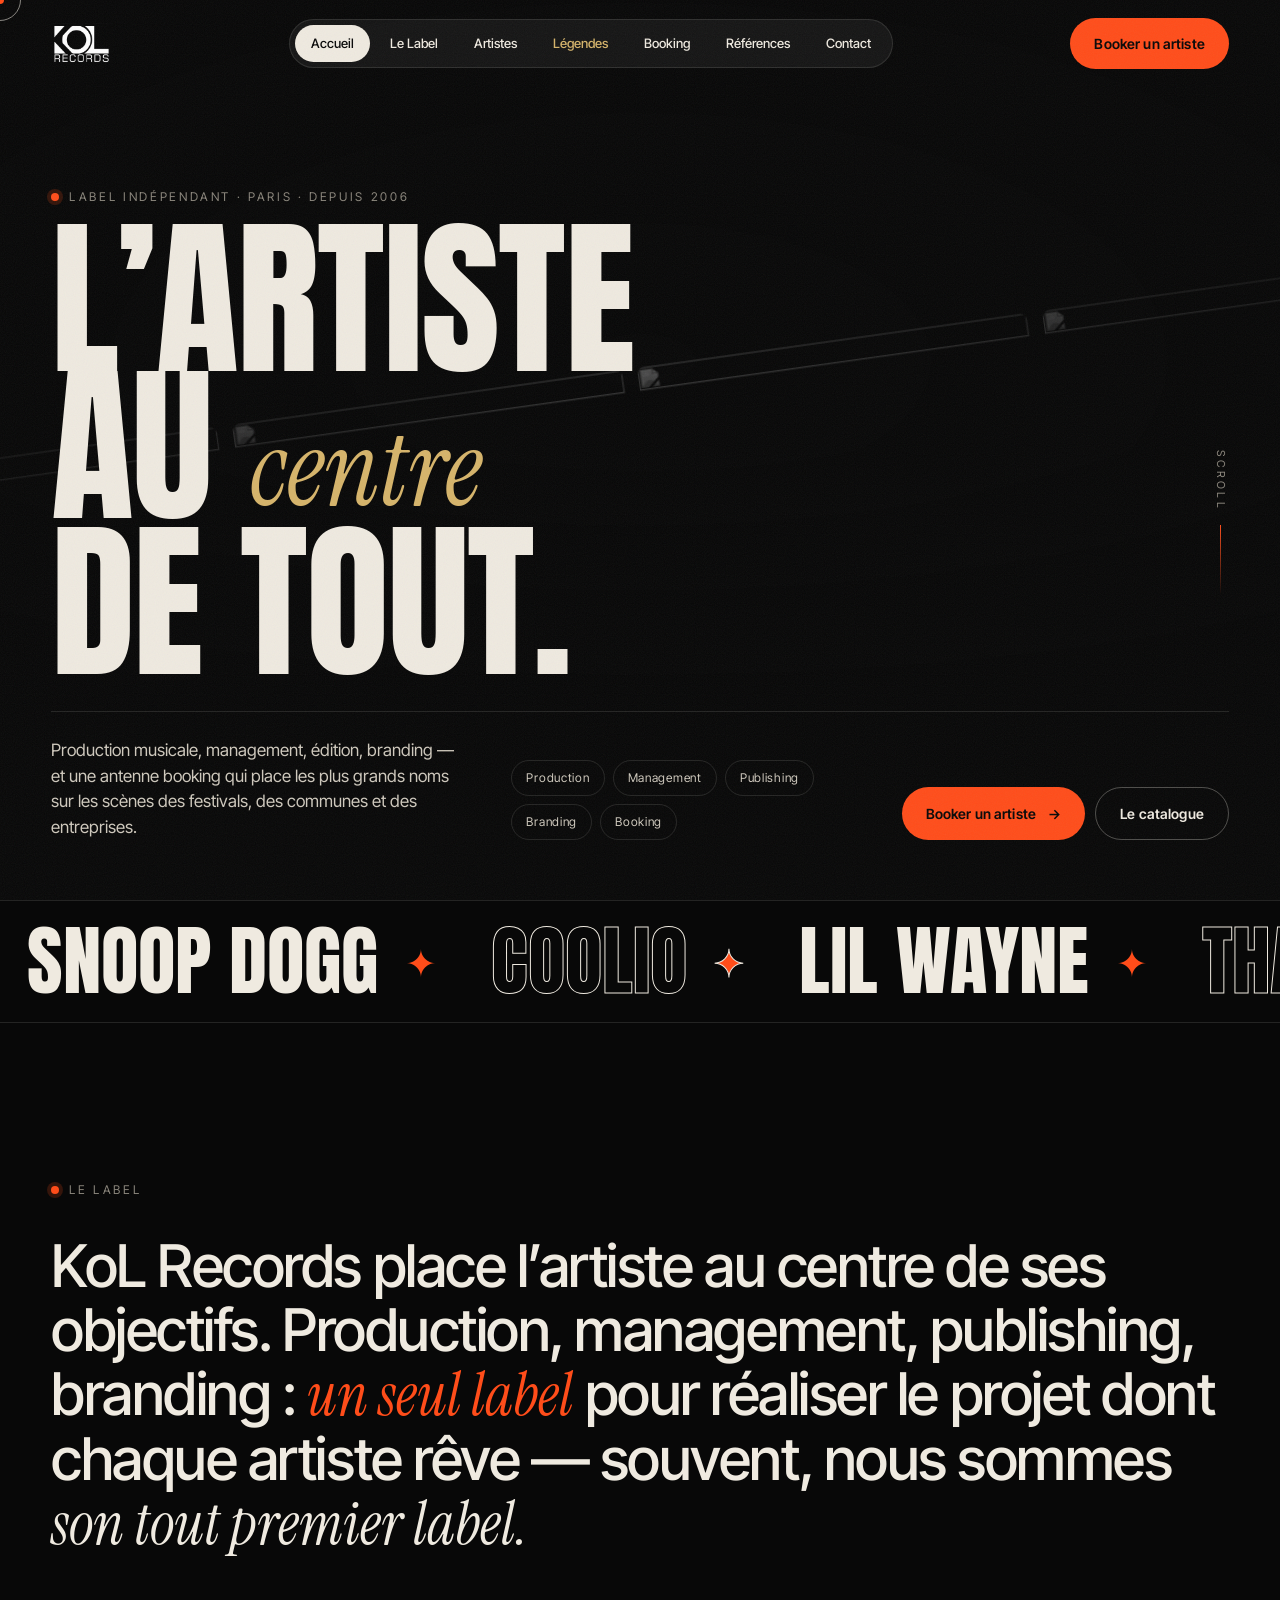
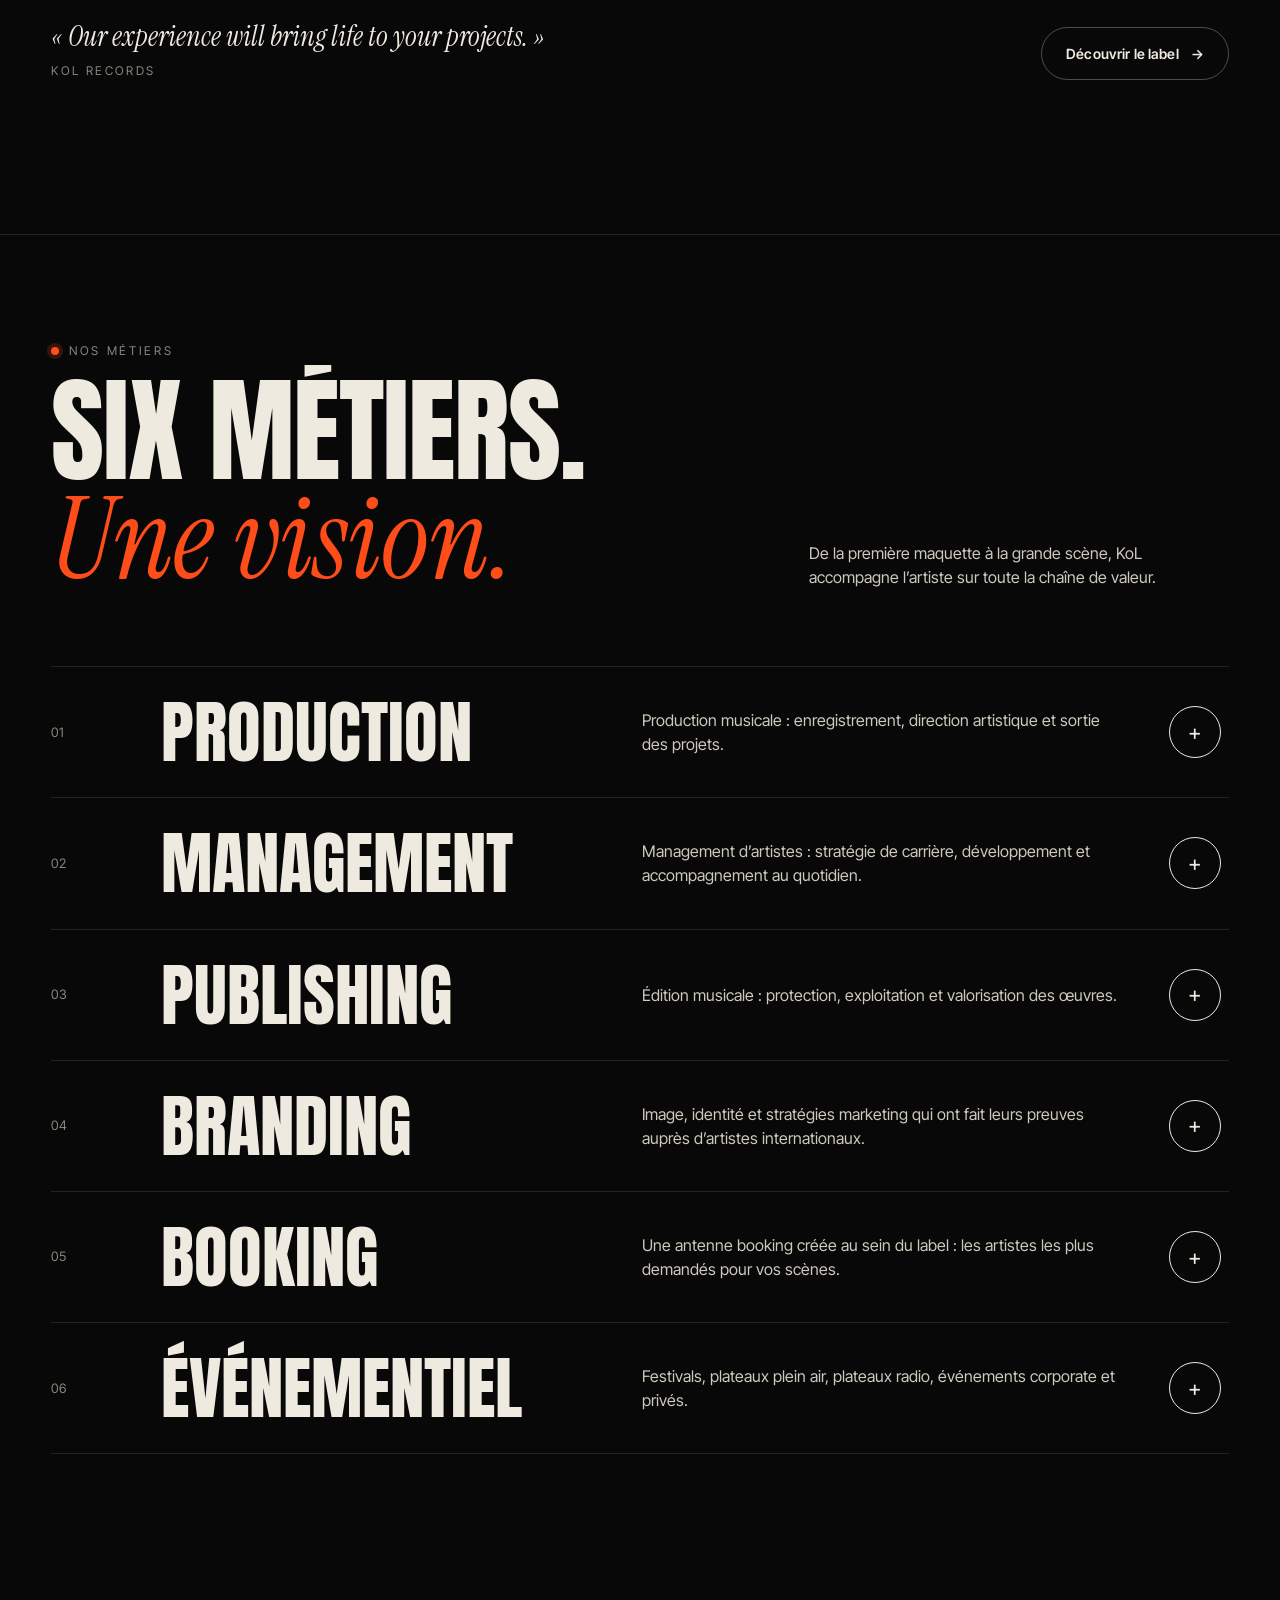
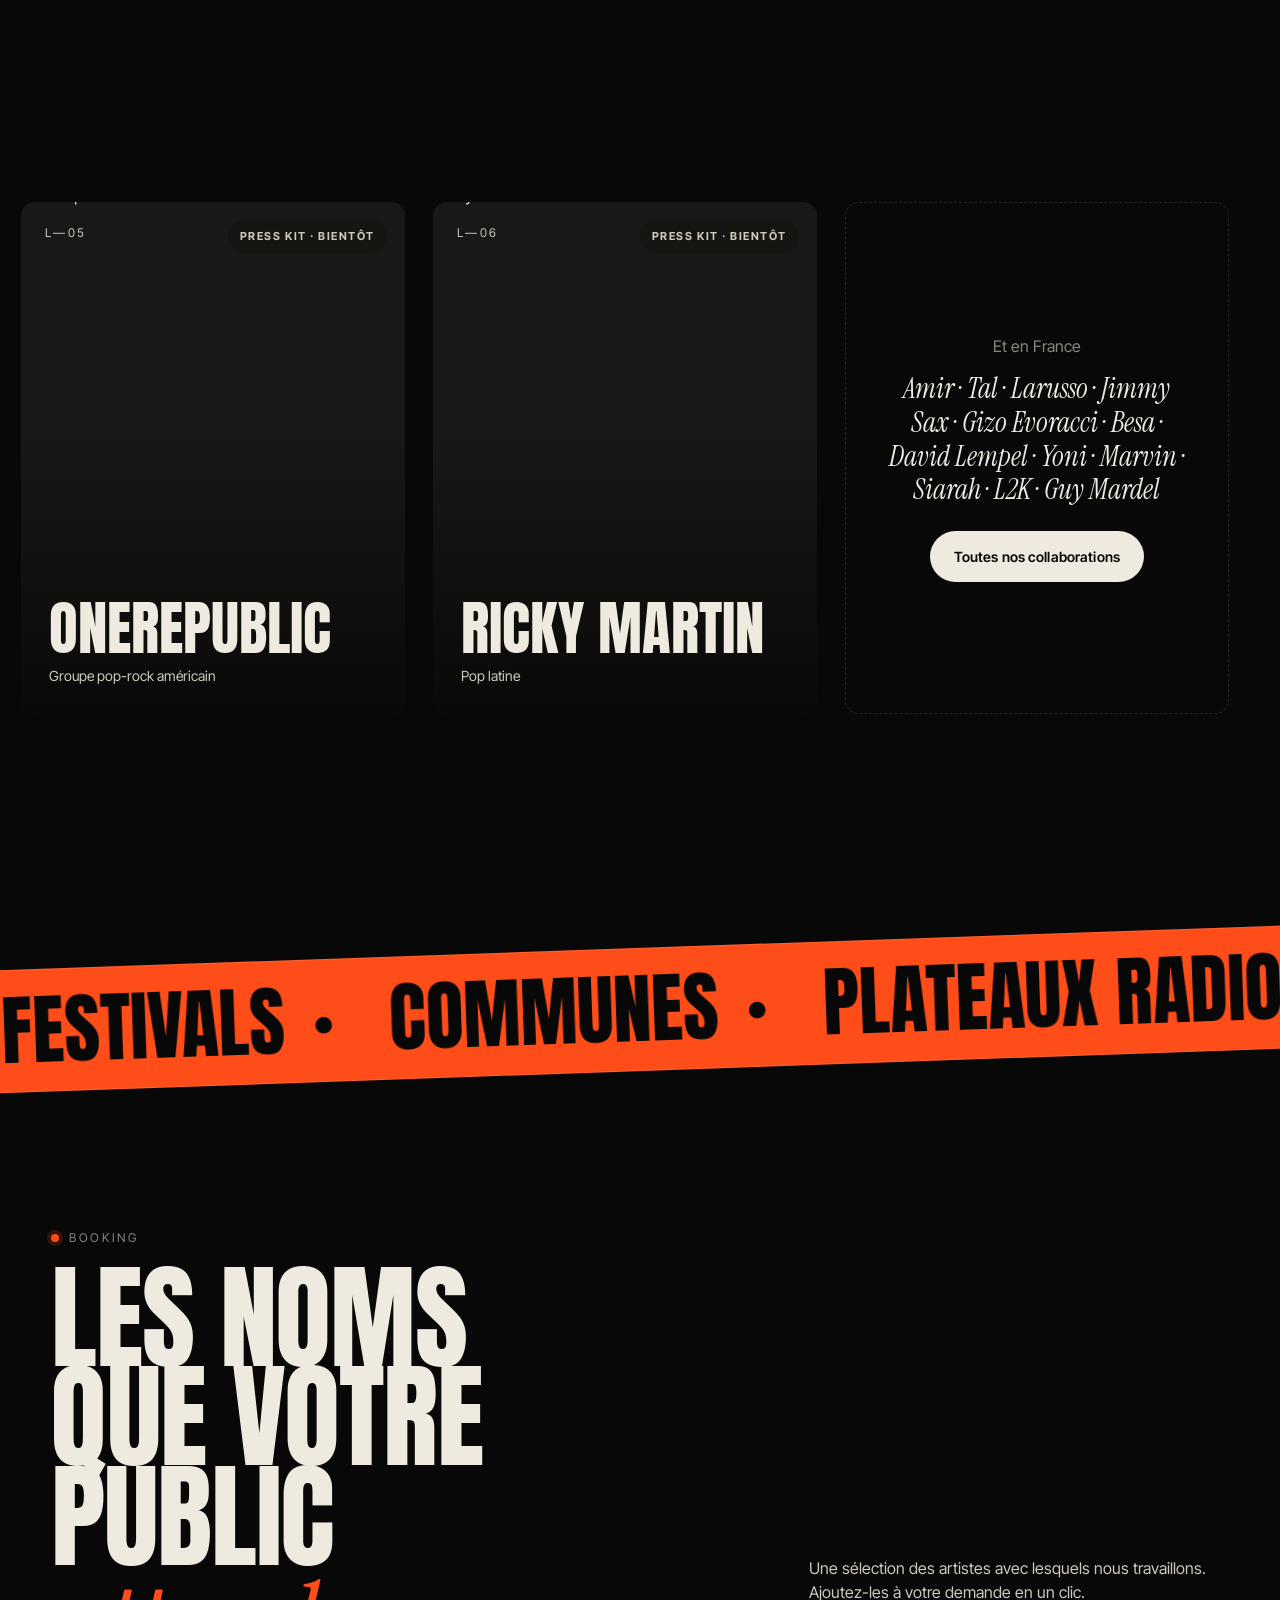
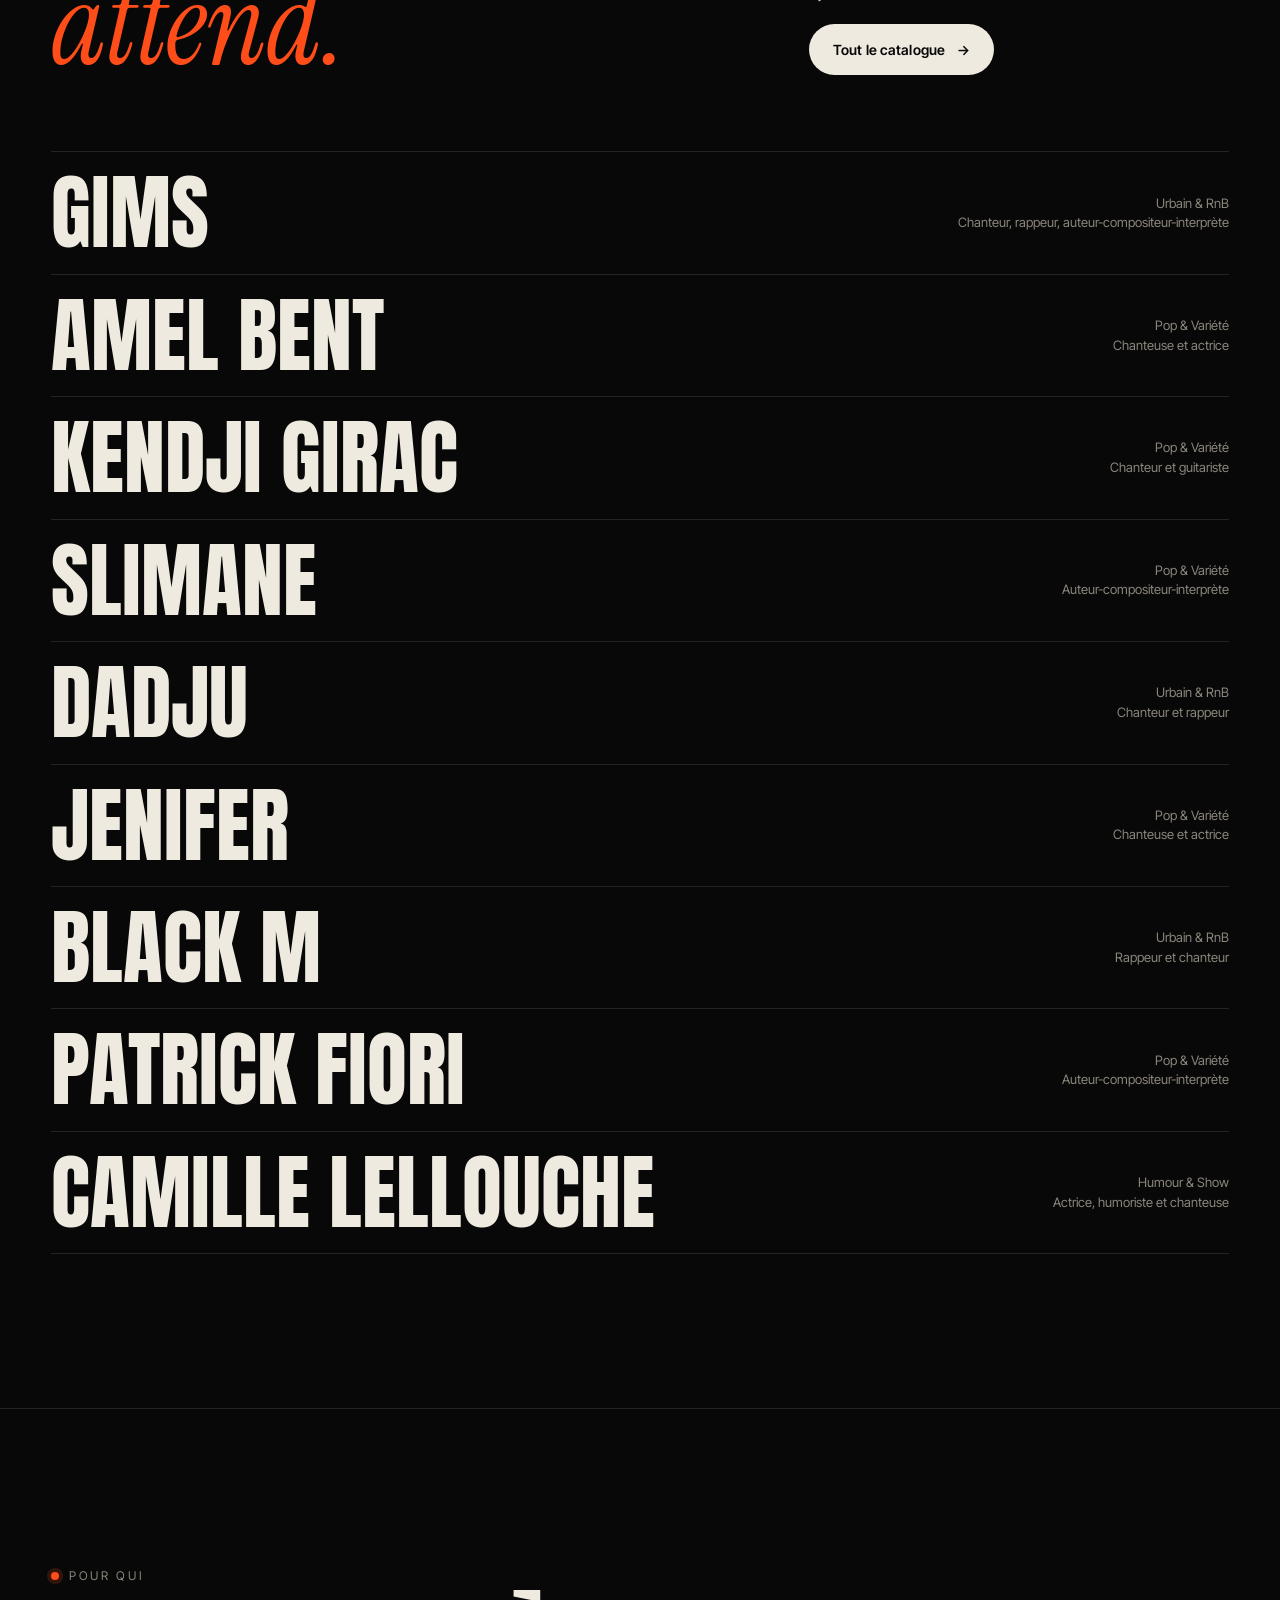
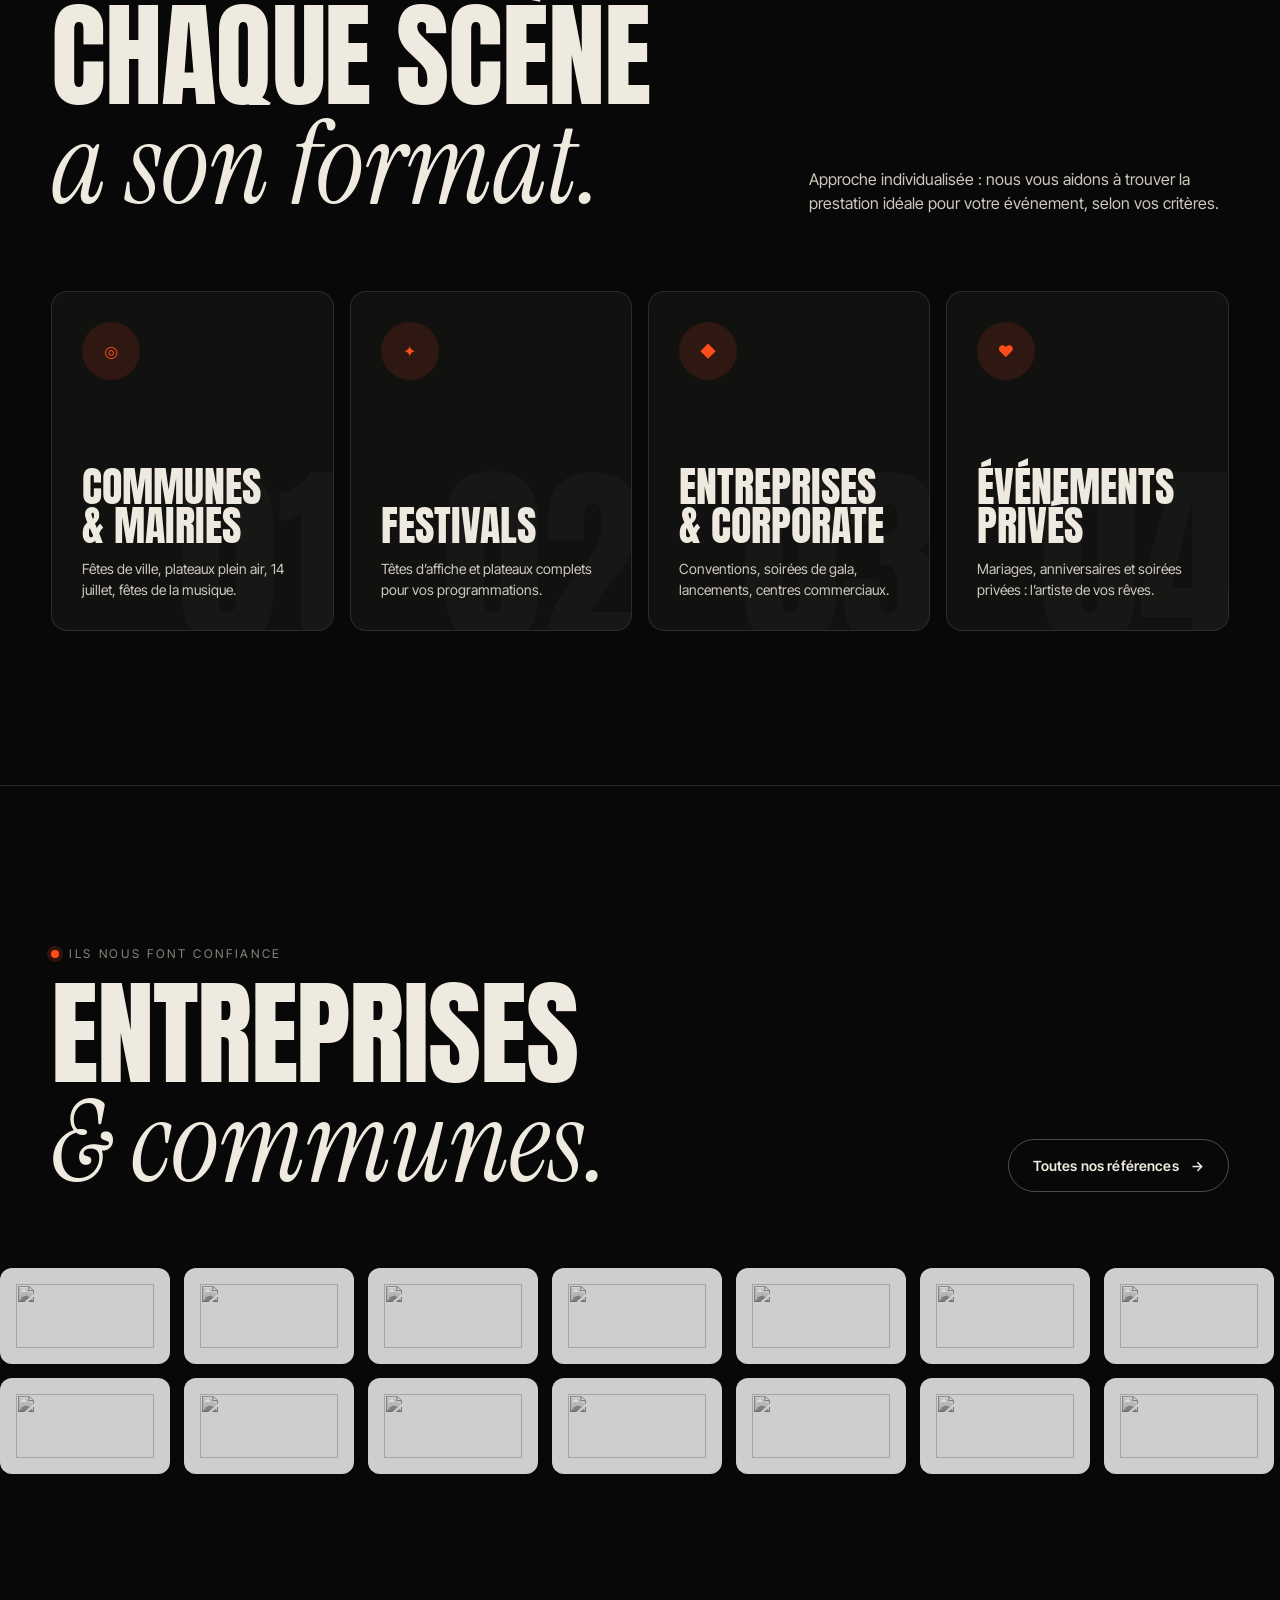
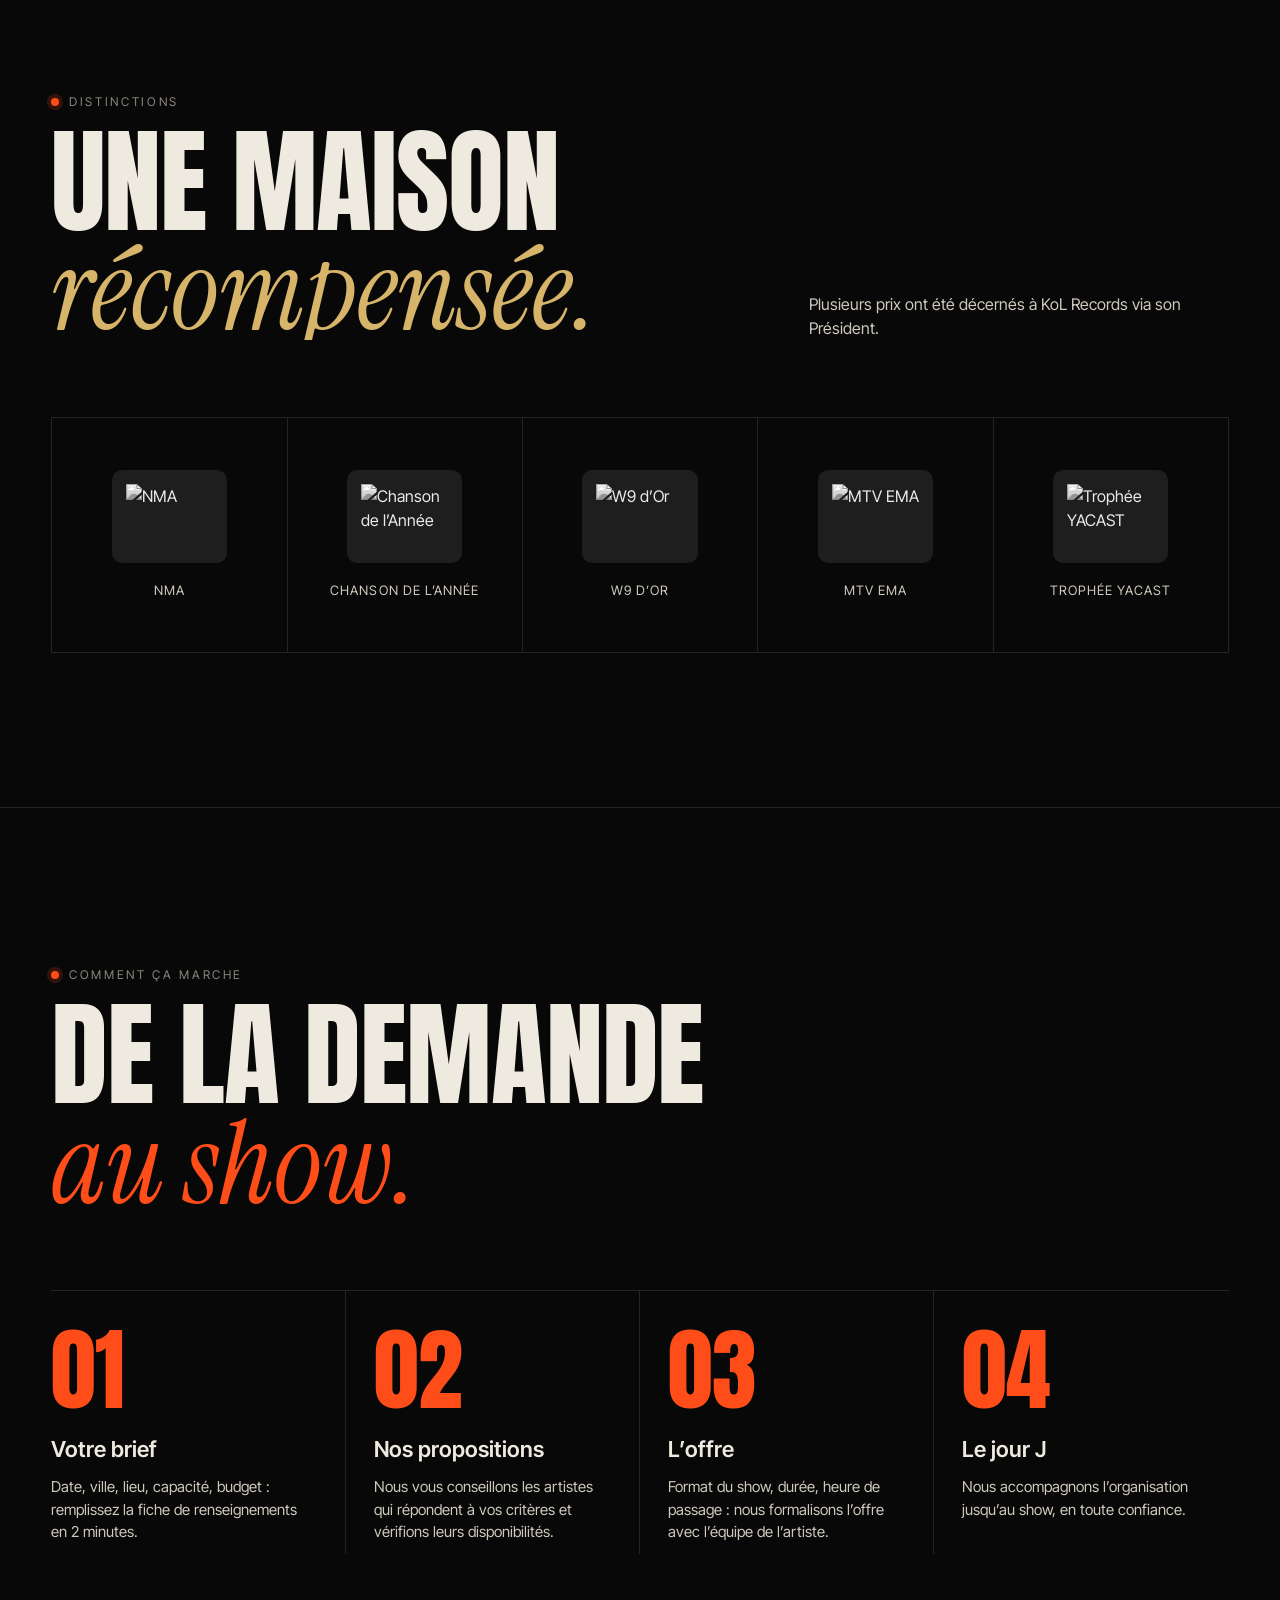
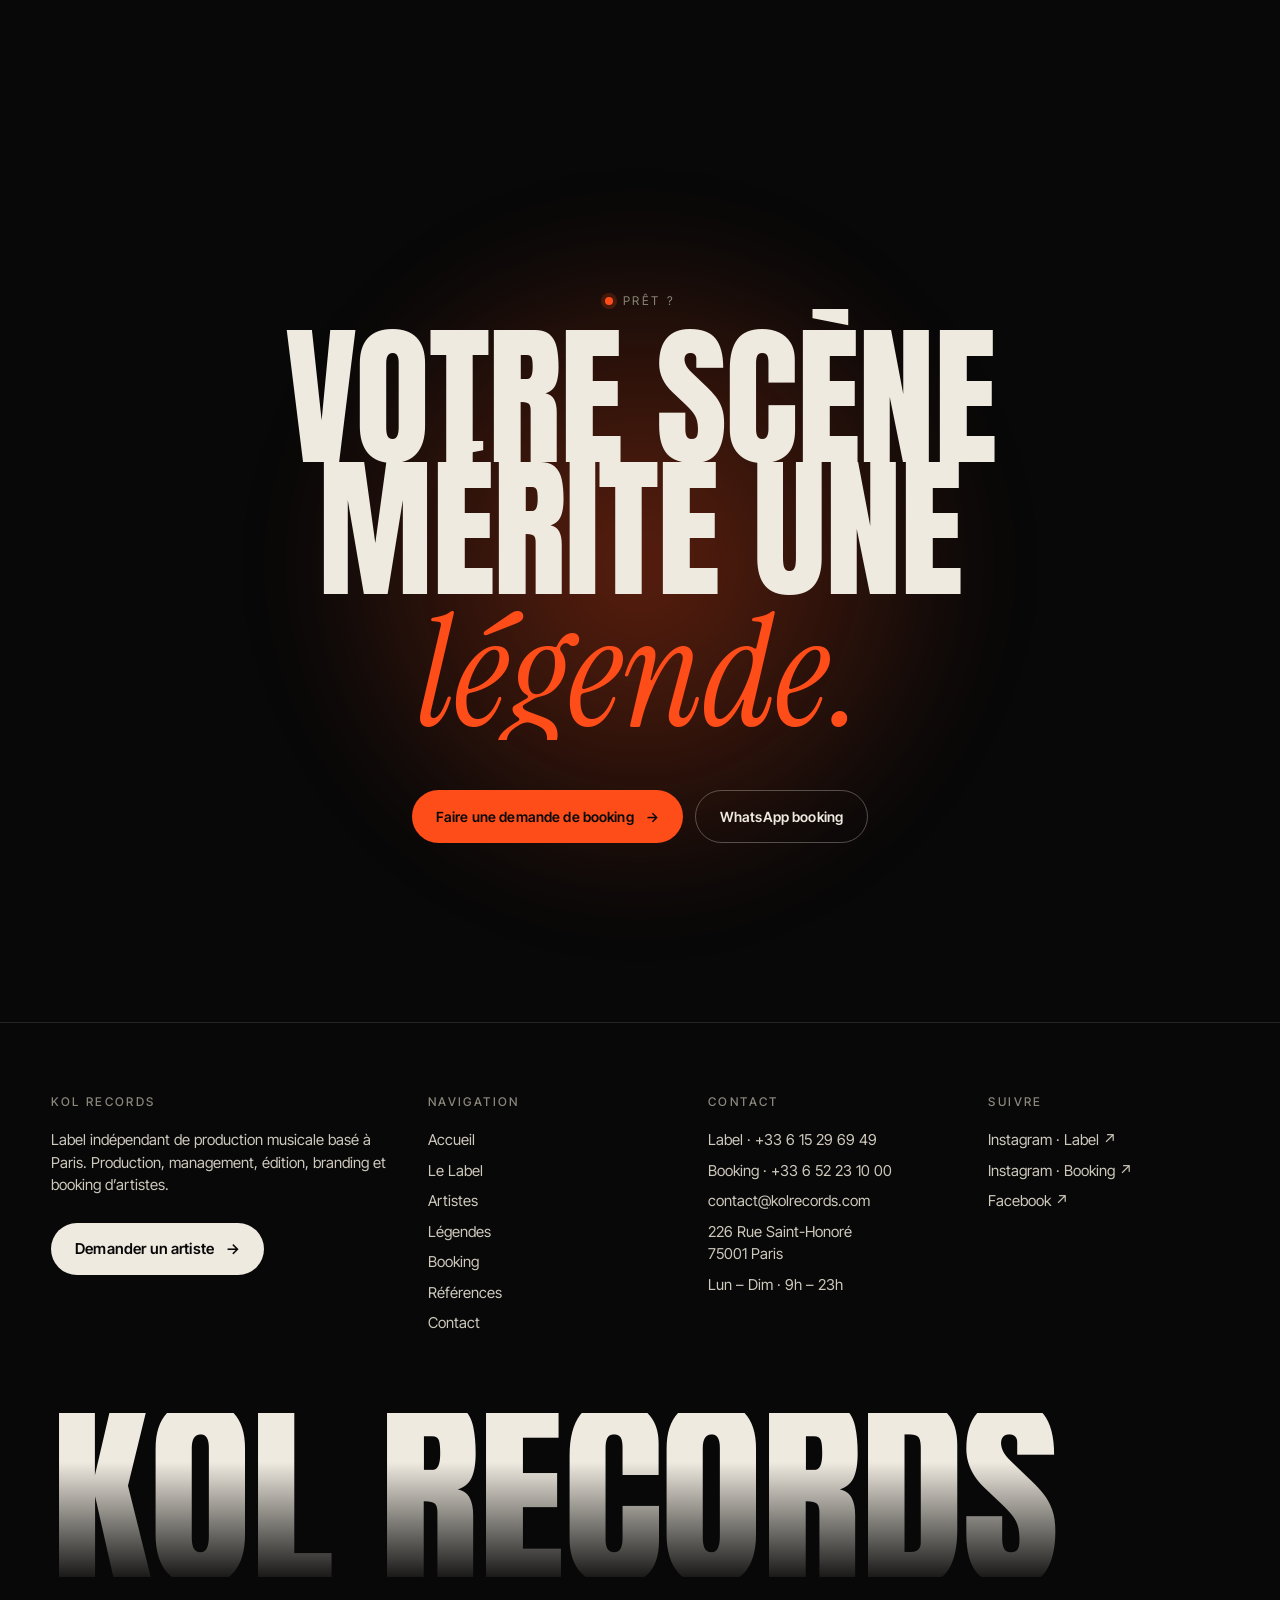
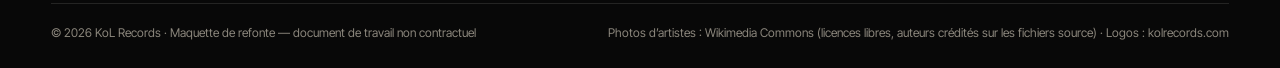
==== index.html @ c1221e78 "Fix reveal offset" ====
<!doctype html>
<html lang="fr">
<head>
<meta charset="utf-8"><meta name="viewport" content="width=device-width,initial-scale=1">
<title>KoL Records — Label indépendant & booking d’artistes · Paris</title>
<meta name="description" content="KoL Records, label indépendant parisien : production, management, édition, branding et booking d’artistes pour festivals, communes et entreprises.">
<link rel="preconnect" href="https://fonts.googleapis.com"><link rel="preconnect" href="https://fonts.gstatic.com" crossorigin><link rel="preconnect" href="https://upload.wikimedia.org" crossorigin><link rel="preconnect" href="https://cdn.jsdelivr.net">
<link rel="stylesheet" href="https://fonts.googleapis.com/css2?family=Anton&family=Instrument+Serif:ital@0;1&family=Inter+Tight:wght@400;500;600;700&display=swap">
<link rel="stylesheet" href="style.css?v=5">
</head>
<body data-page="home">

<div class="loader">
  <div class="ld-top"><span>KoL Records</span><span>Paris · Label indépendant</span></div>
  <div class="ld-names"><span>KoL Records</span></div>
  <div><div class="ld-count">000</div><div class="ld-bar" style="margin-top:20px"><i></i></div></div>
</div>

<!-- HERO -->
<section class="hero">
  <div class="hero-wall" id="wall"></div>
  <div class="hero-shade"></div>
  <div class="scroll-hint">Scroll</div>
  <div class="hero-inner">
    <span class="eyebrow reveal">Label indépendant · Paris · Depuis 2006</span>
    <h1 class="display" data-split style="margin-top:18px">L’artiste<br>au <span class="serif">centre</span><br>de tout.</h1>
    <div class="hero-meta">
      <p class="reveal" data-delay=".5">Production musicale, management, édition, branding — et une antenne booking qui place les plus grands noms sur les scènes des festivals, des communes et des entreprises.</p>
      <div class="tags reveal" data-delay=".6"><span class="tag">Production</span><span class="tag">Management</span><span class="tag">Publishing</span><span class="tag">Branding</span><span class="tag">Booking</span></div>
      <div class="hero-cta reveal" data-delay=".7">
        <a href="booking.html" class="btn btn-accent" data-magnetic>Booker un artiste <span class="arr">→</span></a>
        <a href="artistes.html" class="btn btn-ghost">Le catalogue</a>
      </div>
    </div>
  </div>
</section>

<!-- MARQUEE LEGENDS -->
<div class="mq-band">
  <div class="marquee" style="--speed:38s"><div class="track">
    <span class="item">Snoop Dogg <i>✦</i></span><span class="item o">Coolio <i>✦</i></span><span class="item">Lil Wayne <i>✦</i></span><span class="item o">Tha Dogg Pound <i>✦</i></span><span class="item">OneRepublic <i>✦</i></span><span class="item o">Ricky Martin <i>✦</i></span>
  </div></div>
</div>

<!-- MANIFESTO -->
<section class="section wrap">
  <span class="eyebrow">Le label</span>
  <p class="manifesto" style="margin-top:34px">KoL Records place l’artiste au centre de ses objectifs. Production, management, publishing, branding : <span class="serif accent">un seul label</span> pour réaliser le projet dont chaque artiste rêve — souvent, nous sommes <span class="serif">son tout premier label.</span></p>
  <div class="manifesto-foot">
    <div class="signature">« Our experience will bring life to your projects. »<small>KoL Records</small></div>
    <a href="label.html" class="btn btn-ghost">Découvrir le label <span class="arr">→</span></a>
  </div>
</section>

<!-- SERVICES -->
<section class="section wrap line-t" style="padding-top:clamp(60px,8vw,120px)">
  <div class="sh">
    <div><span class="eyebrow">Nos métiers</span><h2 class="display" data-split>Six métiers.<br><span class="serif accent">Une vision.</span></h2></div>
    <p class="reveal">De la première maquette à la grande scène, KoL accompagne l’artiste sur toute la chaîne de valeur.</p>
  </div>
  <div class="svc">
    <a href="label.html#metiers" class="svc-row"><span class="num">01</span><h3>Production</h3><p>Production musicale : enregistrement, direction artistique et sortie des projets.</p><span class="plus">+</span></a>
    <a href="label.html#metiers" class="svc-row"><span class="num">02</span><h3>Management</h3><p>Management d’artistes : stratégie de carrière, développement et accompagnement au quotidien.</p><span class="plus">+</span></a>
    <a href="label.html#metiers" class="svc-row"><span class="num">03</span><h3>Publishing</h3><p>Édition musicale : protection, exploitation et valorisation des œuvres.</p><span class="plus">+</span></a>
    <a href="label.html#metiers" class="svc-row"><span class="num">04</span><h3>Branding</h3><p>Image, identité et stratégies marketing qui ont fait leurs preuves auprès d’artistes internationaux.</p><span class="plus">+</span></a>
    <a href="booking.html" class="svc-row"><span class="num">05</span><h3>Booking</h3><p>Une antenne booking créée au sein du label : les artistes les plus demandés pour vos scènes.</p><span class="plus">+</span></a>
    <a href="booking.html" class="svc-row"><span class="num">06</span><h3>Événementiel</h3><p>Festivals, plateaux plein air, plateaux radio, événements corporate et privés.</p><span class="plus">+</span></a>
  </div>
</section>

<!-- LEGENDS horizontal -->
<section class="legends section" data-hscroll style="padding:0">
  <div style="height:100vh;display:flex;align-items:center">
    <div class="h-track" id="lgTrack">
      <div class="lg-intro">
        <span class="eyebrow" style="color:var(--gold)">KoL Legends</span>
        <h2 class="display">Ils ont<br>travaillé<br><span class="serif gold">avec nous.</span></h2>
        <p class="muted" style="max-width:360px">Artistes internationaux avec lesquels nos méthodes de travail et nos stratégies marketing ont fait leurs preuves. Chaque légende dispose de son press kit dédié.</p>
      </div>
    </div>
  </div>
</section>

<!-- ACCENT MARQUEE -->
<div class="mq-band mq-accent" style="margin-top:40px">
  <div class="marquee rev" style="--speed:30s"><div class="track">
    <span class="item">Festivals <i>●</i></span><span class="item">Communes <i>●</i></span><span class="item">Plateaux radio <i>●</i></span><span class="item">Corporate <i>●</i></span><span class="item">Soirées privées <i>●</i></span>
  </div></div>
</div>

<!-- ROSTER BOOKING hover list -->
<section class="section wrap">
  <div class="sh">
    <div><span class="eyebrow">Booking</span><h2 class="display" data-split>Les noms<br>que votre public<br><span class="serif accent">attend.</span></h2></div>
    <div class="reveal"><p>Une sélection des artistes avec lesquels nous travaillons. Ajoutez-les à votre demande en un clic.</p><a href="artistes.html" class="btn btn-light" style="margin-top:20px">Tout le catalogue <span class="arr">→</span></a></div>
  </div>
  <div class="rlist" id="rlist"></div>
</section>

<!-- FORMATS -->
<section class="section wrap line-t">
  <div class="sh">
    <div><span class="eyebrow">Pour qui</span><h2 class="display" data-split>Chaque scène<br><span class="serif">a son format.</span></h2></div>
    <p class="reveal">Approche individualisée : nous vous aidons à trouver la prestation idéale pour votre événement, selon vos critères.</p>
  </div>
  <div class="formats" data-stagger>
    <a href="booking.html?type=commune" class="fmt" data-cursor="Demander"><div class="ic">◎</div><h4>Communes<br>& Mairies</h4><p>Fêtes de ville, plateaux plein air, 14 juillet, fêtes de la musique.</p><span class="big">01</span></a>
    <a href="booking.html?type=festival" class="fmt" data-cursor="Demander"><div class="ic">✦</div><h4>Festivals</h4><p>Têtes d’affiche et plateaux complets pour vos programmations.</p><span class="big">02</span></a>
    <a href="booking.html?type=corporate" class="fmt" data-cursor="Demander"><div class="ic">◆</div><h4>Entreprises<br>& Corporate</h4><p>Conventions, soirées de gala, lancements, centres commerciaux.</p><span class="big">03</span></a>
    <a href="booking.html?type=prive" class="fmt" data-cursor="Demander"><div class="ic">❤</div><h4>Événements<br>privés</h4><p>Mariages, anniversaires et soirées privées : l’artiste de vos rêves.</p><span class="big">04</span></a>
  </div>
</section>

<!-- CLIENTS -->
<section class="section line-t" style="padding-bottom:60px">
  <div class="wrap sh">
    <div><span class="eyebrow">Ils nous font confiance</span><h2 class="display" data-split>Entreprises<br><span class="serif">& communes.</span></h2></div>
    <a href="clients.html" class="btn btn-ghost reveal">Toutes nos références <span class="arr">→</span></a>
  </div>
  <div class="marquee logos-mq" style="--speed:70s"><div class="track" id="mqCorpo"></div></div>
  <div class="marquee logos-mq rev" style="--speed:80s;margin-top:14px"><div class="track" id="mqComm"></div></div>
</section>

<!-- AWARDS -->
<section class="section wrap">
  <div class="sh">
    <div><span class="eyebrow">Distinctions</span><h2 class="display" data-split>Une maison<br><span class="serif gold">récompensée.</span></h2></div>
    <p class="reveal">Plusieurs prix ont été décernés à KoL Records via son Président.</p>
  </div>
  <div class="awards" id="awards" data-stagger></div>
</section>

<!-- PROCESS -->
<section class="section wrap line-t">
  <div class="sh"><div><span class="eyebrow">Comment ça marche</span><h2 class="display" data-split>De la demande<br><span class="serif accent">au show.</span></h2></div></div>
  <div class="steps" data-stagger>
    <div class="step"><div class="n">01</div><h4>Votre brief</h4><p>Date, ville, lieu, capacité, budget : remplissez la fiche de renseignements en 2 minutes.</p></div>
    <div class="step"><div class="n">02</div><h4>Nos propositions</h4><p>Nous vous conseillons les artistes qui répondent à vos critères et vérifions leurs disponibilités.</p></div>
    <div class="step"><div class="n">03</div><h4>L’offre</h4><p>Format du show, durée, heure de passage : nous formalisons l’offre avec l’équipe de l’artiste.</p></div>
    <div class="step"><div class="n">04</div><h4>Le jour J</h4><p>Nous accompagnons l’organisation jusqu’au show, en toute confiance.</p></div>
  </div>
</section>

<!-- CTA -->
<section class="cta-big wrap">
  <div class="circle"></div>
  <span class="eyebrow" style="position:relative">Prêt ?</span>
  <h2 class="display" data-split style="position:relative;margin-top:20px">Votre scène<br>mérite une<br><span class="serif accent">légende.</span></h2>
  <div class="btns">
    <a href="booking.html" class="btn btn-accent" data-magnetic>Faire une demande de booking <span class="arr">→</span></a>
    <a href="https://wa.me/33652231000" target="_blank" class="btn btn-ghost">WhatsApp booking</a>
  </div>
</section>

<script src="https://cdn.jsdelivr.net/npm/gsap@3.12.5/dist/gsap.min.js"></script>
<script src="https://cdn.jsdelivr.net/npm/gsap@3.12.5/dist/ScrollTrigger.min.js"></script>
<script src="https://cdn.jsdelivr.net/npm/lenis@1.1.13/dist/lenis.min.js"></script>
<script src="data.js?v=5"></script>
<script>
(function(){
  const K = window.KOL;
  // hero wall (vignettes 330px, 4 colonnes)
  const pics = [...K.legends, ...K.roster].filter(a=>a.img).map(a=>KOL_small(a.img));
  const wall = document.getElementById('wall');
  const NC = innerWidth < 900 ? 3 : 4;
  for (let c=0;c<NC;c++){
    const col = document.createElement('div'); col.className='col'; col.style.animationDuration = (55+c*10)+'s';
    const set = pics.filter((_,i)=>i%NC===c).slice(0,5);
    [...set,...set].forEach((src,k)=>{const im=new Image(); im.src=src; im.decoding='async'; if(k>2) im.loading='lazy'; im.alt=''; col.appendChild(im);});
    wall.appendChild(col);
  }
  // legends
  const tr = document.getElementById('lgTrack');
  K.legends.forEach((l,i)=>{
    const a = document.createElement('a');
    a.className='lg-card'; a.href = l.page || 'artistes.html#legendes';
    a.dataset.cursor = l.page ? 'Press kit' : 'Voir';
    a.innerHTML = `<img src="${l.img}" alt="${l.n}" loading="lazy"><div class="ov"><span class="idx">L—0${i+1}</span>${l.page?'<span class="pk">Press kit ↗</span>':'<span class="pk soon">Press kit · bientôt</span>'}<h3>${l.n}</h3><p>${l.d}</p></div>`;
    tr.appendChild(a);
  });
  const end = document.createElement('div'); end.className='lg-end';
  end.innerHTML = `<div><p class="muted">Et en France</p><p style="font-family:var(--serif);font-style:italic;font-size:28px;margin:14px 0 24px;line-height:1.2">${K.france.join(' · ')}</p><a href="label.html" class="btn btn-light">Toutes nos collaborations</a></div>`;
  tr.appendChild(end);
  // roster list
  const rl = document.getElementById('rlist');
  K.roster.slice(0,9).forEach(a=>{
    const el = document.createElement('a'); el.href='artistes.html'; el.dataset.img = a.img||'';
    el.innerHTML = `<span class="nm">${a.n}</span><span class="meta">${K.cats[a.cat]}<br>${a.d}</span>`;
    rl.appendChild(el);
  });
  document.addEventListener('DOMContentLoaded',()=>window.KOL_floatList && KOL_floatList(rl));
  // logos
  const url = f => f.startsWith('24:') ? K.logoBase24 + f.slice(3) : K.logoBase + f;
  document.getElementById('mqCorpo').innerHTML = K.clients.corpo.map(f=>`<div class="logo-tile"><img src="${url(f)}" alt="" loading="lazy"></div>`).join('');
  document.getElementById('mqComm').innerHTML = K.clients.communes.map(f=>`<div class="logo-tile"><img src="${url(f)}" alt="" loading="lazy"></div>`).join('');
  document.getElementById('awards').innerHTML = K.awards.map(a=>`<div class="award"><div class="lg"><img src="${a.img}" alt="${a.n}"></div><span>${a.n}</span></div>`).join('');
})();
</script>
<script src="main.js?v=5"></script>
</body>
</html>
---- style.css ----
/* =========================================================
   KoL Records — Maquette refonte 2026
   ========================================================= */

:root{
  --ink:#080808; --ink-2:#111110; --ink-3:#1b1a18;
  --bone:#efeae0; --bone-2:#cfc9bd; --muted:#8b867c;
  --accent:#ff4d1a; --gold:#d6b46a;
  --line:rgba(239,234,224,.12);
  --display:'Anton',Impact,sans-serif;
  --serif:'Instrument Serif',Georgia,serif;
  --sans:'Inter Tight',system-ui,sans-serif;
  --pad:clamp(20px,4vw,64px);
  --ease:cubic-bezier(.76,0,.24,1);
}
*{box-sizing:border-box;margin:0;padding:0}
html{background:var(--ink);color:var(--bone);-webkit-font-smoothing:antialiased}
html.lenis{height:auto}.lenis.lenis-smooth{scroll-behavior:auto}
body{font-family:var(--sans);font-size:16px;line-height:1.5;overflow-x:hidden;cursor:none}
@media (hover:none){body{cursor:auto}}
a{color:inherit;text-decoration:none;cursor:none}
button,input,select,textarea{font:inherit;color:inherit;cursor:none}
img{display:block;max-width:100%}
::selection{background:var(--accent);color:var(--ink)}

/* ---------- utilities ---------- */
.wrap{padding-left:var(--pad);padding-right:var(--pad)}
.eyebrow{font-family:var(--sans);font-size:12px;letter-spacing:.22em;text-transform:uppercase;color:var(--muted);display:inline-flex;align-items:center;gap:10px}
.eyebrow:before{content:"";width:8px;height:8px;border-radius:50%;background:var(--accent);box-shadow:0 0 0 4px rgba(255,77,26,.18)}
.display{font-family:var(--display);text-transform:uppercase;line-height:.86;letter-spacing:-.01em;font-weight:400}
.serif{font-family:var(--serif);font-style:italic;text-transform:none;letter-spacing:0}
.accent{color:var(--accent)} .gold{color:var(--gold)} .muted{color:var(--muted)}
.section{padding-top:clamp(80px,12vw,180px);padding-bottom:clamp(80px,12vw,180px);position:relative}
.line-t{border-top:1px solid var(--line)}
.split-line{overflow:hidden;display:block;padding-top:.14em;margin-top:-.14em}
.split-line > span{display:block}
.reveal{opacity:0;transform:translateY(40px)}
.noscript .reveal{opacity:1;transform:none}

/* grain */
.grain{position:fixed;inset:0;z-index:9998;pointer-events:none;opacity:.06;background-size:160px 160px;
  background-image:url("data:image/svg+xml,%3Csvg xmlns='http://www.w3.org/2000/svg' width='160' height='160'%3E%3Cfilter id='n'%3E%3CfeTurbulence type='fractalNoise' baseFrequency='.9' numOctaves='2' stitchTiles='stitch'/%3E%3C/filter%3E%3Crect width='100%25' height='100%25' filter='url(%23n)'/%3E%3C/svg%3E");
}
@keyframes grain{0%{transform:translate(0,0)}20%{transform:translate(-4%,3%)}40%{transform:translate(3%,-5%)}60%{transform:translate(-6%,2%)}80%{transform:translate(5%,5%)}100%{transform:translate(0,0)}}

/* cursor */
.cursor{position:fixed;left:0;top:0;z-index:10000;pointer-events:none}
.cursor .dot,.cursor .ring,.cursor .lbl{left:0;top:0;will-change:transform}
.cursor .dot{width:8px;height:8px;margin:-4px 0 0 -4px;border-radius:50%;background:var(--accent);position:absolute}
.cursor .ring{width:42px;height:42px;margin:-21px 0 0 -21px;border-radius:50%;border:1px solid rgba(239,234,224,.55);position:absolute;transition:width .35s var(--ease),height .35s var(--ease),margin .35s var(--ease),background .35s,border-color .35s}
.cursor .lbl{position:absolute;width:96px;margin:-8px 0 0 -48px;text-align:center;font-size:11px;letter-spacing:.15em;text-transform:uppercase;color:#000;font-weight:600;opacity:0;transition:opacity .2s}
.cursor.is-hover .ring{width:70px;height:70px;margin:-35px 0 0 -35px;border-color:var(--accent)}
.cursor.is-view .ring{width:96px;height:96px;margin:-48px 0 0 -48px;background:var(--bone);border-color:var(--bone)}
.cursor.is-view .lbl{opacity:1}
@media (hover:none){.cursor{display:none}}

/* preloader */
.loader{position:fixed;inset:0;z-index:9999;background:var(--ink);display:flex;flex-direction:column;justify-content:space-between;padding:var(--pad)}
.loader .ld-top{display:flex;justify-content:space-between;font-size:12px;letter-spacing:.2em;text-transform:uppercase;color:var(--muted)}
.loader .ld-count{font-family:var(--display);font-size:clamp(120px,24vw,380px);line-height:.8;align-self:flex-end}
.loader .ld-bar{height:1px;background:var(--line);position:relative;overflow:hidden}
.loader .ld-bar i{position:absolute;inset:0;background:var(--accent);transform-origin:left;transform:scaleX(0)}
.loader .ld-names{font-family:var(--serif);font-style:italic;font-size:clamp(22px,3vw,40px);height:1.2em;overflow:hidden}

/* page transition */
.curtain{position:fixed;inset:0;z-index:9997;background:var(--accent);transform:scaleY(0);transform-origin:bottom;pointer-events:none}

/* ---------- nav ---------- */
.nav{position:fixed;top:0;left:0;right:0;z-index:900;display:flex;align-items:center;justify-content:space-between;padding:18px var(--pad);transition:transform .5s var(--ease),background .4s,backdrop-filter .4s}
.nav.scrolled{background:rgba(8,8,8,.94);border-bottom:1px solid var(--line)}
.nav{will-change:transform}
.nav.hide{transform:translateY(-100%)}
.nav .logo img{height:42px;width:auto}
.nav .links{display:flex;gap:4px;background:rgba(239,234,224,.06);border:1px solid var(--line);border-radius:100px;padding:5px}
.nav .links a{font-size:13px;font-weight:500;padding:9px 16px;border-radius:100px;transition:background .3s,color .3s;position:relative}
.nav .links a:hover{background:rgba(239,234,224,.1)}
.nav .links a.active{background:var(--bone);color:var(--ink)}
.nav .links a.legend-link{color:var(--gold)}
.nav .links a.legend-link.active{background:var(--gold);color:var(--ink)}
.nav .right{display:flex;align-items:center;gap:12px}
.btn{display:inline-flex;align-items:center;gap:12px;padding:15px 24px;border-radius:100px;font-size:14px;font-weight:600;letter-spacing:.01em;position:relative;overflow:hidden;isolation:isolate;transition:color .45s var(--ease)}
.btn:before{content:"";position:absolute;inset:0;border-radius:inherit;z-index:-1;transform:translateY(101%);transition:transform .45s var(--ease)}
.btn:hover:before{transform:translateY(0)}
.btn-accent{background:var(--accent);color:var(--ink)} .btn-accent:before{background:var(--bone)}
.btn-light{background:var(--bone);color:var(--ink)} .btn-light:before{background:var(--accent)}
.btn-ghost{border:1px solid rgba(239,234,224,.3);color:var(--bone);background:transparent}
button.btn{border:0}button.btn-ghost{border:1px solid rgba(239,234,224,.3)} .btn-ghost:before{background:var(--bone)} .btn-ghost:hover{color:var(--ink)}
.btn .arr{display:inline-block;transition:transform .45s var(--ease)} .btn:hover .arr{transform:translateX(4px) rotate(-45deg)}
.btn .badge{min-width:22px;height:22px;border-radius:11px;background:var(--ink);color:var(--bone);font-size:11px;display:inline-grid;place-items:center;padding:0 6px}
.burger{display:none;width:48px;height:48px;border-radius:50%;border:1px solid var(--line);background:transparent;position:relative}
.burger span{position:absolute;left:14px;right:14px;height:1.5px;background:var(--bone);transition:transform .4s var(--ease)}
.burger span:nth-child(1){top:20px}.burger span:nth-child(2){top:27px}
.menu-open .burger span:nth-child(1){transform:translateY(3.5px) rotate(45deg)}
.menu-open .burger span:nth-child(2){transform:translateY(-3.5px) rotate(-45deg)}
.mobile-menu{position:fixed;inset:0;z-index:899;background:var(--ink-2);padding:120px var(--pad) 40px;display:flex;flex-direction:column;justify-content:space-between;clip-path:circle(0% at calc(100% - 50px) 40px);transition:clip-path .8s var(--ease)}
.menu-open .mobile-menu{clip-path:circle(150% at calc(100% - 50px) 40px)}
.mobile-menu a.big{font-family:var(--display);font-size:clamp(48px,13vw,96px);text-transform:uppercase;line-height:1;display:block}
.mobile-menu a.big small{font-family:var(--sans);font-size:12px;color:var(--muted);vertical-align:top;margin-right:12px}
@media (max-width:1080px){.nav .links{display:none}.burger{display:block}.nav .right .btn-hide-m{display:none}}

/* ---------- marquee ---------- */
.marquee{overflow:hidden;white-space:nowrap;display:flex;user-select:none}
.marquee .track{display:flex;flex-shrink:0;gap:0;animation:mq var(--speed,40s) linear infinite;will-change:transform}
.is-off .track,.is-off.col,.is-off svg{animation-play-state:paused!important}
.marquee.rev .track{animation-direction:reverse}
.marquee:hover .track{animation-play-state:paused}
@keyframes mq{to{transform:translateX(-100%)}}
.mq-band{border-top:1px solid var(--line);border-bottom:1px solid var(--line);padding:22px 0;background:var(--ink)}
.mq-band .item{font-family:var(--display);font-size:clamp(40px,6vw,92px);text-transform:uppercase;padding:0 .35em;display:flex;align-items:center;gap:.35em;line-height:1}
.mq-band .item i{font-style:normal;color:var(--accent);font-size:.5em}
.mq-band .item.o{-webkit-text-stroke:1px var(--bone);color:transparent}
.mq-accent{background:var(--accent);color:var(--ink);transform:rotate(-2deg);margin:0 -2vw}
.mq-accent .item i{color:var(--ink)}

/* ---------- HERO (home) ---------- */
.hero{height:100svh;min-height:720px;position:relative;overflow:hidden;display:flex;flex-direction:column;justify-content:flex-end}
.hero-wall{position:absolute;inset:-10% -5%;display:grid;grid-template-columns:repeat(4,1fr);gap:14px;transform:rotate(-8deg) scale(1.15);opacity:.55}
.hero-wall .col{display:flex;flex-direction:column;gap:14px;animation:colup 60s linear infinite;will-change:transform;backface-visibility:hidden}
.hero-wall .col:nth-child(even){animation-name:coldown}
.hero-wall .col img{width:100%;aspect-ratio:3/4;object-fit:cover;border-radius:6px;filter:grayscale(1) contrast(1.1) brightness(.8)}
@keyframes colup{to{transform:translateY(-50%)}}
@keyframes coldown{from{transform:translateY(-50%)}to{transform:translateY(0)}}
.hero-shade{position:absolute;inset:0;background:radial-gradient(120% 80% at 50% 40%,rgba(8,8,8,.35),rgba(8,8,8,.92) 70%),linear-gradient(to top,var(--ink) 8%,transparent 50%)}
.hero-inner{position:relative;z-index:2;padding:0 var(--pad) clamp(28px,5vw,60px)}
.hero h1{font-size:min(13.5vw,19vh);font-size:clamp(60px,min(13.5vw,19vh),260px)}
.hero h1 .serif{font-size:.62em;color:var(--gold);display:inline-block;transform:translateY(-.12em)}
.hero-meta{display:grid;grid-template-columns:1.2fr 1fr auto;gap:40px;align-items:end;margin-top:36px;padding-top:26px;border-top:1px solid var(--line)}
.hero-meta p{max-width:460px;color:var(--bone-2);font-size:17px}
.hero-meta .tags{display:flex;flex-wrap:wrap;gap:8px}
.tag{font-size:12px;letter-spacing:.06em;padding:8px 14px;border:1px solid var(--line);border-radius:100px;color:var(--bone-2);white-space:nowrap}
.hero-cta{display:flex;gap:10px;flex-wrap:wrap}
.scroll-hint{position:absolute;right:var(--pad);top:50%;writing-mode:vertical-rl;font-size:11px;letter-spacing:.3em;text-transform:uppercase;color:var(--muted);z-index:2;display:flex;align-items:center;gap:14px}
.scroll-hint:after{content:"";width:1px;height:70px;background:linear-gradient(var(--accent),transparent);animation:sh 2s var(--ease) infinite}
@keyframes sh{0%{transform:scaleY(0);transform-origin:top}50%{transform:scaleY(1);transform-origin:top}51%{transform-origin:bottom}100%{transform:scaleY(0);transform-origin:bottom}}
@media (max-width:600px){.hero h1{font-size:18vw}}
@media (max-width:900px){.hero-meta{grid-template-columns:1fr;gap:22px}.hero-wall{grid-template-columns:repeat(3,1fr)}.scroll-hint{display:none}}

/* ---------- manifesto ---------- */
.manifesto{font-size:clamp(30px,4.6vw,76px);line-height:1.08;font-weight:500;letter-spacing:-.025em;max-width:1500px}
.manifesto .w{opacity:.14}
.manifesto .serif{font-weight:400}
.manifesto-foot{display:flex;justify-content:space-between;gap:30px;margin-top:60px;flex-wrap:wrap;align-items:flex-end}
.signature{font-family:var(--serif);font-style:italic;font-size:28px}
.signature small{display:block;font-family:var(--sans);font-style:normal;font-size:12px;letter-spacing:.2em;text-transform:uppercase;color:var(--muted);margin-top:4px}

/* ---------- section header ---------- */
.sh{display:grid;grid-template-columns:1fr auto;align-items:end;gap:40px;margin-bottom:clamp(40px,6vw,90px)}
.sh h2{font-size:clamp(56px,9vw,160px);margin-top:20px}
.sh p{max-width:420px;color:var(--bone-2)}
@media (max-width:900px){.sh{grid-template-columns:1fr}}

/* ---------- services (accordion rows) ---------- */
.svc{border-top:1px solid var(--line)}
.svc-row{display:grid;grid-template-columns:80px 1fr 1.1fr 60px;gap:30px;align-items:center;padding:34px 0;border-bottom:1px solid var(--line);position:relative;overflow:hidden}
.svc-row:before{content:"";position:absolute;inset:0;background:var(--accent);transform:scaleY(0);transform-origin:bottom;transition:transform .55s var(--ease);z-index:0}
.svc-row:hover:before{transform:scaleY(1)}
.svc-row > *{position:relative;z-index:1;transition:color .45s}
.svc-row:hover > *{color:var(--ink)}
.svc-row .num{font-size:13px;color:var(--muted)}
.svc-row h3{font-family:var(--display);font-size:clamp(40px,5.4vw,86px);text-transform:uppercase;line-height:.9;font-weight:400}
.svc-row p{color:var(--bone-2);max-width:480px}
.svc-row .plus{width:52px;height:52px;border-radius:50%;border:1px solid currentColor;display:grid;place-items:center;font-size:22px;transition:transform .5s var(--ease)}
.svc-row:hover .plus{transform:rotate(45deg)}
@media (max-width:900px){.svc-row{grid-template-columns:1fr;gap:10px}.svc-row .plus{display:none}}

/* ---------- legends horizontal ---------- */
.legends{position:relative;overflow:hidden}
.h-track{display:flex;gap:28px;width:max-content}
[data-hscroll]{overflow:hidden}
.legends .h-track{display:flex;gap:28px;padding:0 var(--pad);width:max-content}
.lg-card{width:clamp(300px,30vw,480px);flex-shrink:0;position:relative;border-radius:14px;overflow:hidden;aspect-ratio:3/4;background:var(--ink-3)}
.lg-card img{width:100%;height:100%;object-fit:cover;filter:grayscale(1) contrast(1.05);transform:scale(1.08);transition:transform 1.2s var(--ease),filter .8s}
.lg-card:hover img{transform:scale(1);filter:grayscale(0)}
.lg-card .ov{position:absolute;inset:0;background:linear-gradient(to top,rgba(8,8,8,.95) 0%,rgba(8,8,8,.1) 55%);display:flex;flex-direction:column;justify-content:flex-end;padding:28px}
.lg-card .idx{position:absolute;top:22px;left:24px;font-size:12px;letter-spacing:.2em;color:var(--bone-2)}
.lg-card .pk{position:absolute;top:18px;right:18px;background:var(--gold);color:var(--ink);font-size:11px;font-weight:700;letter-spacing:.14em;text-transform:uppercase;padding:8px 12px;border-radius:100px}
.lg-card .pk.soon{background:rgba(20,20,18,.8);color:var(--bone-2)}
.lg-card h3{font-family:var(--display);font-size:clamp(44px,4.6vw,76px);text-transform:uppercase;line-height:.88;font-weight:400}
.lg-card p{color:var(--bone-2);margin-top:10px;font-size:14px}
.lg-intro{width:clamp(300px,32vw,520px);flex-shrink:0;display:flex;flex-direction:column;justify-content:space-between;padding:10px 0}
.lg-intro h2{font-size:clamp(64px,8vw,140px)}
.lg-end{width:clamp(300px,30vw,480px);flex-shrink:0;display:grid;place-items:center;border:1px dashed var(--line);border-radius:14px;text-align:center;padding:40px}

/* ---------- roster hover list ---------- */
.rlist{border-top:1px solid var(--line)}
.rlist a{display:flex;justify-content:space-between;align-items:center;padding:clamp(14px,1.8vw,26px) 0;border-bottom:1px solid var(--line);position:relative}
.rlist a .nm{font-family:var(--display);font-size:clamp(40px,6.4vw,110px);text-transform:uppercase;line-height:.92;transition:transform .6s var(--ease),color .4s}
.rlist a .meta{font-size:13px;color:var(--muted);text-align:right;transition:color .4s}
.rlist a:hover .nm{transform:translateX(24px);color:var(--accent)}
.rlist a:hover .meta{color:var(--bone)}
.rlist:hover a:not(:hover) .nm{opacity:.28}
.float-img{position:fixed;left:0;top:0;width:300px;height:380px;margin:-190px 0 0 -150px;pointer-events:none;z-index:50;will-change:transform}
.float-img .in{width:100%;height:100%;border-radius:10px;overflow:hidden;position:relative;opacity:0;transform:scale(.6);transition:opacity .35s,transform .45s var(--ease)}
.float-img.on .in{opacity:1;transform:scale(1)}
.float-img img{width:100%;height:100%;object-fit:cover;position:absolute;inset:0}
@media (hover:none){.float-img{display:none}}

/* ---------- formats / events ---------- */
.formats{display:grid;grid-template-columns:repeat(4,1fr);gap:16px}
.fmt{background:var(--ink-2);border:1px solid var(--line);border-radius:16px;padding:30px;min-height:340px;display:flex;flex-direction:column;justify-content:space-between;position:relative;overflow:hidden;transition:transform .6s var(--ease),border-color .4s}
.fmt:hover{transform:translateY(-8px);border-color:rgba(255,77,26,.6)}
.fmt .ic{width:58px;height:58px;border-radius:50%;background:rgba(255,77,26,.12);display:grid;place-items:center;color:var(--accent)}
.fmt h4{font-family:var(--display);font-size:42px;text-transform:uppercase;font-weight:400;line-height:.95;margin-top:auto}
.fmt p{color:var(--bone-2);font-size:14px;margin-top:12px}
.fmt .big{position:absolute;right:-10px;bottom:-30px;font-family:var(--display);font-size:200px;color:rgba(239,234,224,.03);line-height:1}
@media (max-width:1000px){.formats{grid-template-columns:repeat(2,1fr)}}
@media (max-width:600px){.formats{grid-template-columns:1fr}}

/* ---------- awards ---------- */
.awards{display:grid;grid-template-columns:repeat(5,1fr);border-top:1px solid var(--line);border-left:1px solid var(--line)}
.award{border-right:1px solid var(--line);border-bottom:1px solid var(--line);aspect-ratio:1/1;display:flex;flex-direction:column;align-items:center;justify-content:center;gap:18px;padding:24px;transition:background .4s}
.award:hover{background:var(--ink-2)}
.award .lg{width:62%;height:50%;background:#1f1e1b;overflow:hidden;border-radius:10px;display:grid;place-items:center;padding:14px;filter:grayscale(1);transition:filter .5s,transform .6s var(--ease)}
.award:hover .lg{filter:none;transform:scale(1.05)}
.award .lg img{width:100%;height:100%;object-fit:contain}
.award span{font-size:13px;letter-spacing:.08em;text-transform:uppercase;color:var(--bone-2);text-align:center}
@media (max-width:900px){.awards{grid-template-columns:repeat(2,1fr)}}

/* ---------- logos ---------- */
.logos-mq .track{gap:14px;padding-right:14px}
.logo-tile{width:170px;height:96px;background:#f4f1ea;border-radius:12px;display:grid;place-items:center;padding:16px;flex-shrink:0;filter:grayscale(1);opacity:.85;transition:filter .4s,opacity .4s,transform .4s var(--ease)}
.logo-tile:hover{filter:none;opacity:1;transform:translateY(-4px)}
.logo-tile img{width:100%;height:100%;object-fit:contain}
.logos-grid{display:grid;grid-template-columns:repeat(auto-fill,minmax(170px,1fr));gap:14px}
.logos-grid .logo-tile{width:auto;height:110px}

/* ---------- process ---------- */
.steps{display:grid;grid-template-columns:repeat(4,1fr);gap:0;border-top:1px solid var(--line)}
.step{padding:34px 28px 10px 0;border-right:1px solid var(--line);position:relative}
.step:last-child{border-right:0}
.step + .step{padding-left:28px}
.step .n{font-family:var(--display);font-size:90px;line-height:1;color:var(--accent)}
.step h4{font-size:22px;font-weight:600;margin:18px 0 10px}
.step p{color:var(--bone-2);font-size:15px}
@media (max-width:900px){.steps{grid-template-columns:1fr 1fr}.step{border-right:0;padding-left:0!important}}

/* ---------- big CTA ---------- */
.cta-big{position:relative;overflow:hidden;padding-top:clamp(100px,14vw,220px);padding-bottom:clamp(100px,14vw,220px);text-align:center}
.cta-big h2{font-size:clamp(64px,12vw,230px)}
.cta-big .circle{position:absolute;width:60vw;height:60vw;border-radius:50%;background:radial-gradient(circle,rgba(255,77,26,.35),transparent 65%);left:50%;top:50%;transform:translate(-50%,-50%);filter:blur(40px);pointer-events:none}
.cta-big .btns{display:flex;gap:12px;justify-content:center;margin-top:50px;flex-wrap:wrap;position:relative}

/* ---------- footer ---------- */
.footer{border-top:1px solid var(--line);padding-top:70px;padding-bottom:26px;position:relative;overflow:hidden}
.ft-grid{display:grid;grid-template-columns:1.4fr 1fr 1fr 1fr;gap:40px}
.ft-grid h5{font-size:12px;letter-spacing:.2em;text-transform:uppercase;color:var(--muted);font-weight:500;margin-bottom:18px}
.ft-grid a,.ft-grid p{display:block;color:var(--bone-2);margin-bottom:8px;font-size:15px;transition:color .3s}
.ft-grid a:hover{color:var(--accent)}
.ft-grid a.btn{color:var(--ink)}
.ft-word{font-family:var(--display);font-size:clamp(60px,16.5vw,330px);text-transform:uppercase;line-height:.78;margin-top:70px;letter-spacing:-.01em;white-space:nowrap;background:linear-gradient(180deg,var(--bone) 30%,rgba(239,234,224,.08));-webkit-background-clip:text;background-clip:text;color:transparent}
.ft-bottom{display:flex;justify-content:space-between;gap:20px;flex-wrap:wrap;color:var(--muted);font-size:12px;margin-top:26px;padding-top:20px;border-top:1px solid var(--line)}
@media (max-width:900px){.ft-grid{grid-template-columns:1fr 1fr}}

/* ---------- page hero (inner pages) ---------- */
.phero{padding-top:clamp(150px,18vw,240px);padding-bottom:clamp(50px,7vw,100px);position:relative}
.phero h1{font-size:clamp(72px,15vw,280px)}
.phero .sub{display:grid;grid-template-columns:1fr 1fr;gap:40px;margin-top:40px;padding-top:26px;border-top:1px solid var(--line);align-items:end}
.phero .sub p{max-width:520px;color:var(--bone-2);font-size:18px}
.spin-badge{position:absolute;right:var(--pad);top:clamp(150px,18vw,240px);width:clamp(140px,15vw,230px);aspect-ratio:1;display:grid;place-items:center}
.spin-badge svg{position:absolute;inset:0;width:100%;height:100%;animation:spin 18s linear infinite}
.spin-badge text{fill:var(--bone-2);font-family:var(--sans);font-size:15.5px;letter-spacing:3px;text-transform:uppercase}
.spin-badge img{width:42%}
@keyframes spin{to{transform:rotate(360deg)}}
@media (max-width:900px){.spin-badge{display:none}}
.crumb{font-size:12px;letter-spacing:.2em;text-transform:uppercase;color:var(--muted);margin-bottom:26px;display:flex;gap:10px}
.crumb a:hover{color:var(--accent)}
@media (max-width:800px){.phero .sub{grid-template-columns:1fr}}

/* ---------- artistes page ---------- */
.toolbar{position:sticky;top:84px;z-index:20;display:flex;gap:14px;justify-content:space-between;align-items:center;flex-wrap:wrap;padding:14px;background:rgba(17,17,16,.96);border:1px solid var(--line);border-radius:100px;margin-bottom:40px}
.chips{display:flex;gap:6px;flex-wrap:wrap}
.chip{padding:10px 18px;border-radius:100px;border:1px solid var(--line);background:transparent;font-size:13px;font-weight:500;transition:all .3s}
.chip:hover{border-color:var(--bone-2)}
.chip.on{background:var(--bone);color:var(--ink);border-color:var(--bone)}
.chip sup{font-size:10px;margin-left:4px;opacity:.6}
.search{display:flex;align-items:center;gap:10px;border:1px solid var(--line);border-radius:100px;padding:0 18px;min-width:260px}
.search input{background:transparent;border:0;outline:0;padding:11px 0;width:100%;font-size:14px}
.viewtg{display:flex;border:1px solid var(--line);border-radius:100px;padding:3px}
.viewtg button{background:transparent;border:0;padding:8px 14px;border-radius:100px;font-size:12px}
.viewtg button.on{background:var(--bone);color:var(--ink)}
@media (max-width:800px){.toolbar{border-radius:20px;top:76px}.search{min-width:0;flex:1}}

.agrid{display:grid;grid-template-columns:repeat(4,1fr);gap:18px}
@media (max-width:1200px){.agrid{grid-template-columns:repeat(3,1fr)}}
@media (max-width:800px){.agrid{grid-template-columns:repeat(2,1fr);gap:10px}}
.acard{position:relative;border-radius:14px;overflow:hidden;background:var(--ink-3);aspect-ratio:3/4;transition:opacity .4s,transform .5s var(--ease)}
.acard.hidden{display:none}
.acard img{width:100%;height:100%;object-fit:cover;filter:grayscale(1) brightness(.85);transform:scale(1.06);transition:filter .7s,transform 1s var(--ease)}
.acard:hover img{filter:grayscale(0) brightness(1);transform:scale(1)}
.acard .noimg{position:absolute;inset:0;display:grid;place-items:center;background:radial-gradient(circle at 30% 20%,rgba(255,77,26,.4),transparent 60%),var(--ink-3);font-family:var(--display);font-size:120px;color:rgba(239,234,224,.12)}
.acard .info{position:absolute;inset:auto 0 0 0;padding:20px;background:linear-gradient(to top,rgba(8,8,8,.95),transparent);}
.acard .info .c{font-size:11px;letter-spacing:.16em;text-transform:uppercase;color:var(--accent)}
.acard .info h3{font-family:var(--display);font-size:clamp(30px,2.8vw,46px);text-transform:uppercase;line-height:.92;font-weight:400;margin-top:6px}
.acard .info p{font-size:13px;color:var(--bone-2);margin-top:6px}
.acard .add{position:absolute;top:14px;right:14px;height:42px;padding:0 16px;border-radius:100px;border:0;background:rgba(8,8,8,.78);color:var(--bone);font-size:12px;font-weight:600;display:flex;align-items:center;gap:8px;transition:background .3s,color .3s,transform .3s}
.acard .add:hover{transform:scale(1.05)}
.acard .add{z-index:3}
.acard .add.on{background:var(--accent);color:var(--ink)}
.agrid.list{grid-template-columns:1fr;gap:0}
.agrid.list .acard{aspect-ratio:auto;border-radius:0;background:transparent;border-bottom:1px solid var(--line);display:flex;align-items:center;gap:24px;padding:14px 0}
.agrid.list .acard img,.agrid.list .acard .noimg{position:relative;width:72px;height:72px;border-radius:50%;flex-shrink:0;font-size:30px;transform:none}
.agrid.list .acard .info{position:static;background:none;padding:0;flex:1;display:grid;grid-template-columns:160px 1fr 1.2fr;align-items:center;gap:20px}
.agrid.list .acard .info h3{margin:0}
.agrid.list .acard .add{position:static;order:3;flex-shrink:0;background:rgba(239,234,224,.08)}
.agrid.list .acard .add.on{background:var(--accent)}
.agrid .acard.hidden{display:none!important}
.agrid.list .acard:hover{background:var(--ink-2)}
@media (max-width:800px){.agrid.list .acard .info{grid-template-columns:1fr;gap:2px}}

/* shortlist drawer */
.shortlist{position:fixed;left:50%;bottom:24px;z-index:800;transform:translate(-50%,160%);transition:transform .6s var(--ease);background:var(--bone);color:var(--ink);border-radius:100px;padding:10px 10px 10px 26px;display:flex;align-items:center;gap:20px;box-shadow:0 30px 80px rgba(0,0,0,.5);max-width:calc(100vw - 30px)}
.shortlist.on{transform:translate(-50%,0)}
.shortlist .names{font-size:14px;font-weight:500;white-space:nowrap;overflow:hidden;text-overflow:ellipsis;max-width:46vw}
.shortlist .cnt{font-family:var(--display);font-size:30px;line-height:1}
.shortlist .btn{background:var(--ink);color:var(--bone)} .shortlist .btn:before{background:var(--accent)} .shortlist .btn:hover{color:var(--ink)}

/* collab lists */
.collab{display:grid;grid-template-columns:1fr 1fr;gap:60px}
.collab ul{list-style:none;display:flex;flex-wrap:wrap;gap:10px;margin-top:24px}
.collab li{font-size:18px;padding:12px 20px;border:1px solid var(--line);border-radius:100px;transition:all .3s}
.collab li:hover{background:var(--bone);color:var(--ink)}
@media (max-width:800px){.collab{grid-template-columns:1fr}}

/* ---------- booking form ---------- */
.bk{display:grid;grid-template-columns:1fr 1.25fr;gap:clamp(30px,6vw,100px);align-items:start}
@media (max-width:1000px){.bk{grid-template-columns:1fr}}
.bk-aside{position:sticky;top:120px}
.bk-aside .card{background:var(--ink-2);border:1px solid var(--line);border-radius:20px;padding:30px;margin-top:30px}
.bk-aside .card a{display:flex;justify-content:space-between;padding:14px 0;border-bottom:1px solid var(--line);font-size:15px}
.bk-aside .card a:last-child{border-bottom:0}
.bk-aside .card a:hover{color:var(--accent)}
.form{background:var(--ink-2);border:1px solid var(--line);border-radius:24px;padding:clamp(24px,4vw,50px);position:relative;overflow:hidden}
.progress{display:flex;gap:8px;margin-bottom:38px}
.progress div{flex:1}
.progress .bar{height:3px;background:var(--line);border-radius:3px;overflow:hidden}
.progress .bar i{display:block;height:100%;background:var(--accent);transform:scaleX(0);transform-origin:left;transition:transform .6s var(--ease)}
.progress .done .bar i,.progress .cur .bar i{transform:scaleX(1)}
.progress span{display:block;font-size:11px;letter-spacing:.16em;text-transform:uppercase;color:var(--muted);margin-top:10px}
.progress .cur span{color:var(--bone)}
.fstep{display:none}
.fstep.on{display:block;animation:fin .6s var(--ease)}
@keyframes fin{from{opacity:0;transform:translateX(30px)}to{opacity:1;transform:none}}
.fstep h3{font-family:var(--display);font-size:clamp(40px,4vw,64px);text-transform:uppercase;font-weight:400;line-height:.95;margin-bottom:30px}
.frow{display:grid;grid-template-columns:1fr 1fr;gap:16px}
@media (max-width:600px){.frow{grid-template-columns:1fr}}
.field{position:relative;margin-bottom:16px}
.field input,.field select,.field textarea{width:100%;background:transparent;border:1px solid var(--line);border-radius:14px;padding:26px 18px 10px;font-size:16px;outline:0;transition:border-color .3s,background .3s}
.field textarea{min-height:120px;resize:vertical}
.field select{appearance:none}
.field select option{background:var(--ink-2)}
.field label{position:absolute;left:18px;top:18px;font-size:15px;color:var(--muted);pointer-events:none;transition:all .25s var(--ease)}
.field input:focus,.field select:focus,.field textarea:focus{border-color:var(--accent);background:rgba(255,77,26,.04)}
.field input:focus+label,.field input:not(:placeholder-shown)+label,.field textarea:focus+label,.field textarea:not(:placeholder-shown)+label,.field select+label{top:8px;font-size:11px;letter-spacing:.1em;text-transform:uppercase}
.pills{display:flex;flex-wrap:wrap;gap:8px;margin-bottom:20px}
.pills label{cursor:none}
.pills input{display:none}
.pills span{display:inline-block;padding:12px 18px;border-radius:100px;border:1px solid var(--line);font-size:14px;transition:all .3s}
.pills input:checked+span{background:var(--accent);color:var(--ink);border-color:var(--accent)}
.flabel{font-size:12px;letter-spacing:.16em;text-transform:uppercase;color:var(--muted);margin:10px 0 12px;display:block}
.fnav{display:flex;justify-content:space-between;margin-top:30px;gap:10px}
.sel-artists{display:flex;flex-wrap:wrap;gap:8px;margin-bottom:18px;min-height:10px}
.sel-artists .sa{display:flex;align-items:center;gap:8px;padding:6px 8px 6px 6px;border-radius:100px;background:var(--bone);color:var(--ink);font-size:13px;font-weight:600}
.sel-artists .sa img{width:28px;height:28px;border-radius:50%;object-fit:cover}
.sel-artists .sa button{background:var(--ink);color:var(--bone);border:0;width:20px;height:20px;border-radius:50%;font-size:12px;line-height:1}
.recap{display:grid;grid-template-columns:1fr 1fr;gap:1px;background:var(--line);border:1px solid var(--line);border-radius:14px;overflow:hidden}
.recap div{background:var(--ink-2);padding:14px 16px}
.recap small{display:block;font-size:10px;letter-spacing:.16em;text-transform:uppercase;color:var(--muted)}
.success{position:absolute;inset:0;background:var(--accent);color:var(--ink);display:flex;flex-direction:column;justify-content:center;align-items:flex-start;padding:50px;clip-path:circle(0% at 50% 100%);transition:clip-path 1s var(--ease)}
.success.on{clip-path:circle(150% at 50% 100%)}
.success h3{font-family:var(--display);font-size:clamp(50px,6vw,100px);text-transform:uppercase;line-height:.9;font-weight:400}

/* ---------- contact ---------- */
.ct-grid{display:grid;grid-template-columns:1fr 1fr;gap:16px}
.ct-card{border:1px solid var(--line);border-radius:22px;padding:clamp(26px,3vw,44px);background:var(--ink-2);display:flex;flex-direction:column;gap:20px;min-height:340px;transition:border-color .4s}
.ct-card:hover{border-color:var(--accent)}
.ct-card .big{font-family:var(--display);font-size:clamp(36px,4vw,64px);text-transform:uppercase;line-height:.95}
.ct-card a.l{font-size:clamp(20px,2vw,28px);border-bottom:1px solid var(--line);padding-bottom:12px;display:flex;justify-content:space-between;transition:color .3s}
.ct-card a.l:hover{color:var(--accent)}
.map{border-radius:22px;overflow:hidden;height:440px;border:1px solid var(--line);filter:grayscale(1) invert(.92) contrast(.9)}
.map iframe{width:100%;height:100%;border:0}
@media (max-width:800px){.ct-grid{grid-template-columns:1fr}}

/* ---------- label page ---------- */
.timeline{position:relative;border-left:1px solid var(--line);margin-left:10px}
.tl-item{position:relative;padding:0 0 70px 50px}
.tl-item:before{content:"";position:absolute;left:-7px;top:12px;width:13px;height:13px;border-radius:50%;background:var(--accent);box-shadow:0 0 0 6px rgba(255,77,26,.15)}
.tl-item .y{font-family:var(--display);font-size:clamp(60px,7vw,120px);line-height:.9}
.tl-item h4{font-size:24px;font-weight:600;margin:12px 0 8px}
.tl-item p{color:var(--bone-2);max-width:620px}
.tl-item .src{font-size:12px;color:var(--muted);margin-top:8px}
.two{display:grid;grid-template-columns:1fr 1fr;gap:clamp(30px,6vw,100px);align-items:start}
@media (max-width:900px){.two{grid-template-columns:1fr}}
.quote{font-family:var(--serif);font-style:italic;font-size:clamp(34px,4.4vw,70px);line-height:1.05}
.pillars{display:grid;grid-template-columns:repeat(3,1fr);gap:16px}
.pillar{border:1px solid var(--line);border-radius:18px;padding:30px;background:var(--ink-2)}
.pillar .k{font-family:var(--display);font-size:64px;color:var(--accent);line-height:1}
.pillar h4{font-size:22px;margin:16px 0 8px}
.pillar p{color:var(--bone-2);font-size:15px}
@media (max-width:900px){.pillars{grid-template-columns:1fr}}

.note{font-size:12px;color:var(--muted)}
.src-link{color:var(--muted);text-decoration:underline;text-underline-offset:3px}
.src-link:hover{color:var(--accent)}

/* perf */
.lg-card,.acard,.mom,.gallery figure{contain:paint}
@media (prefers-reduced-motion:reduce){*,*:before,*:after{animation-duration:.01ms!important;transition-duration:.01ms!important}}
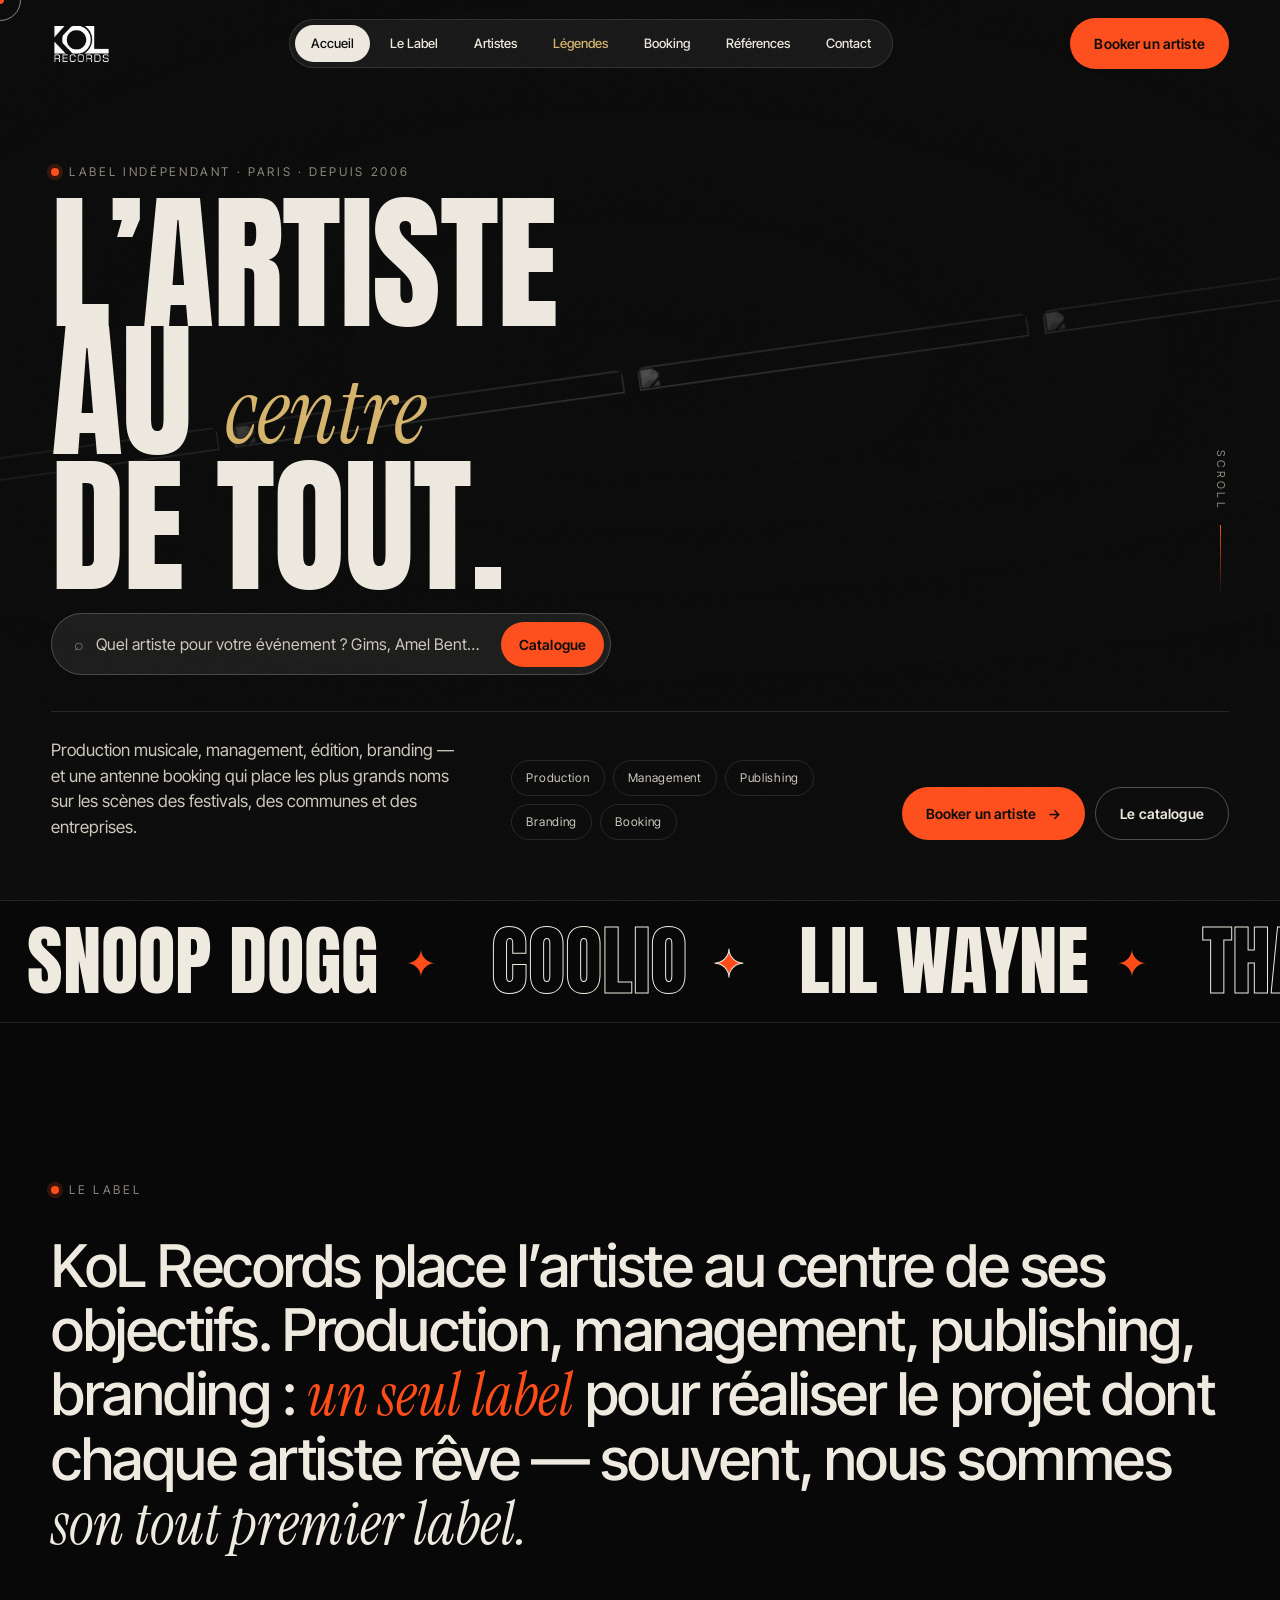
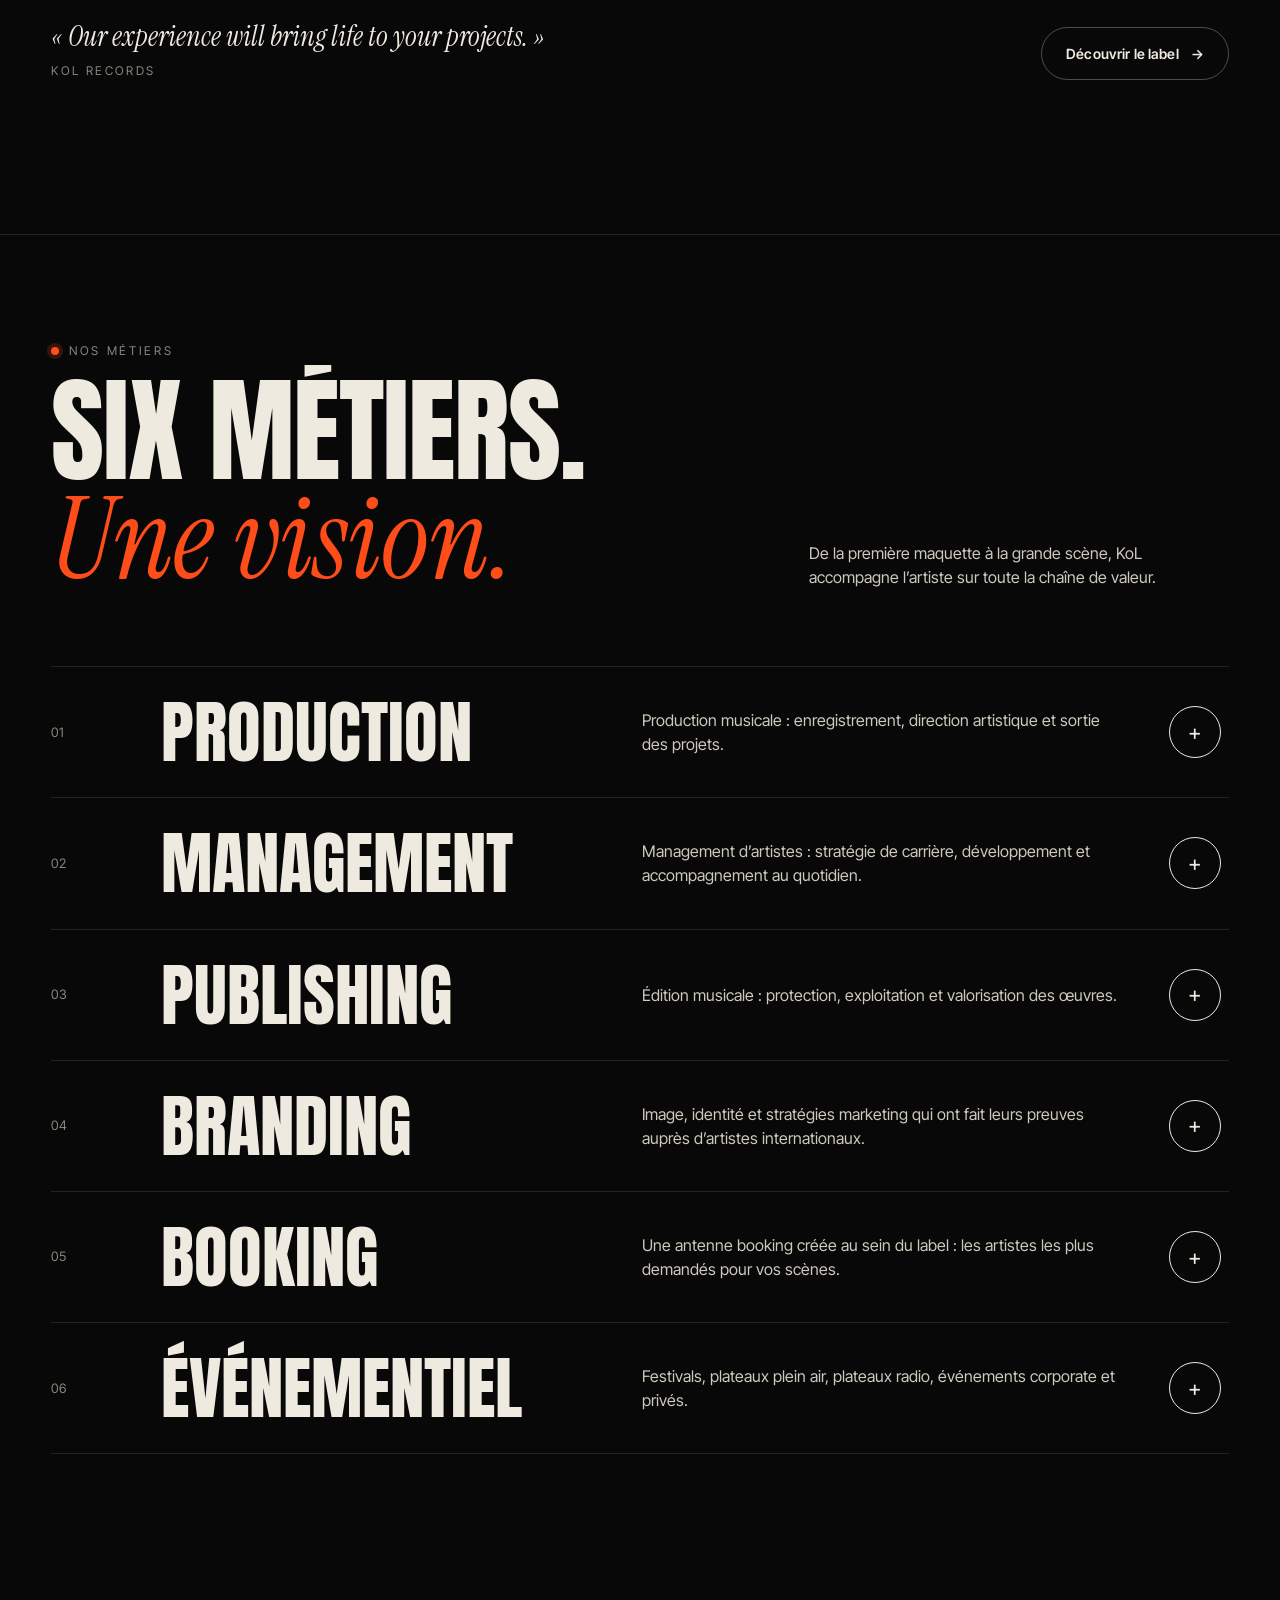
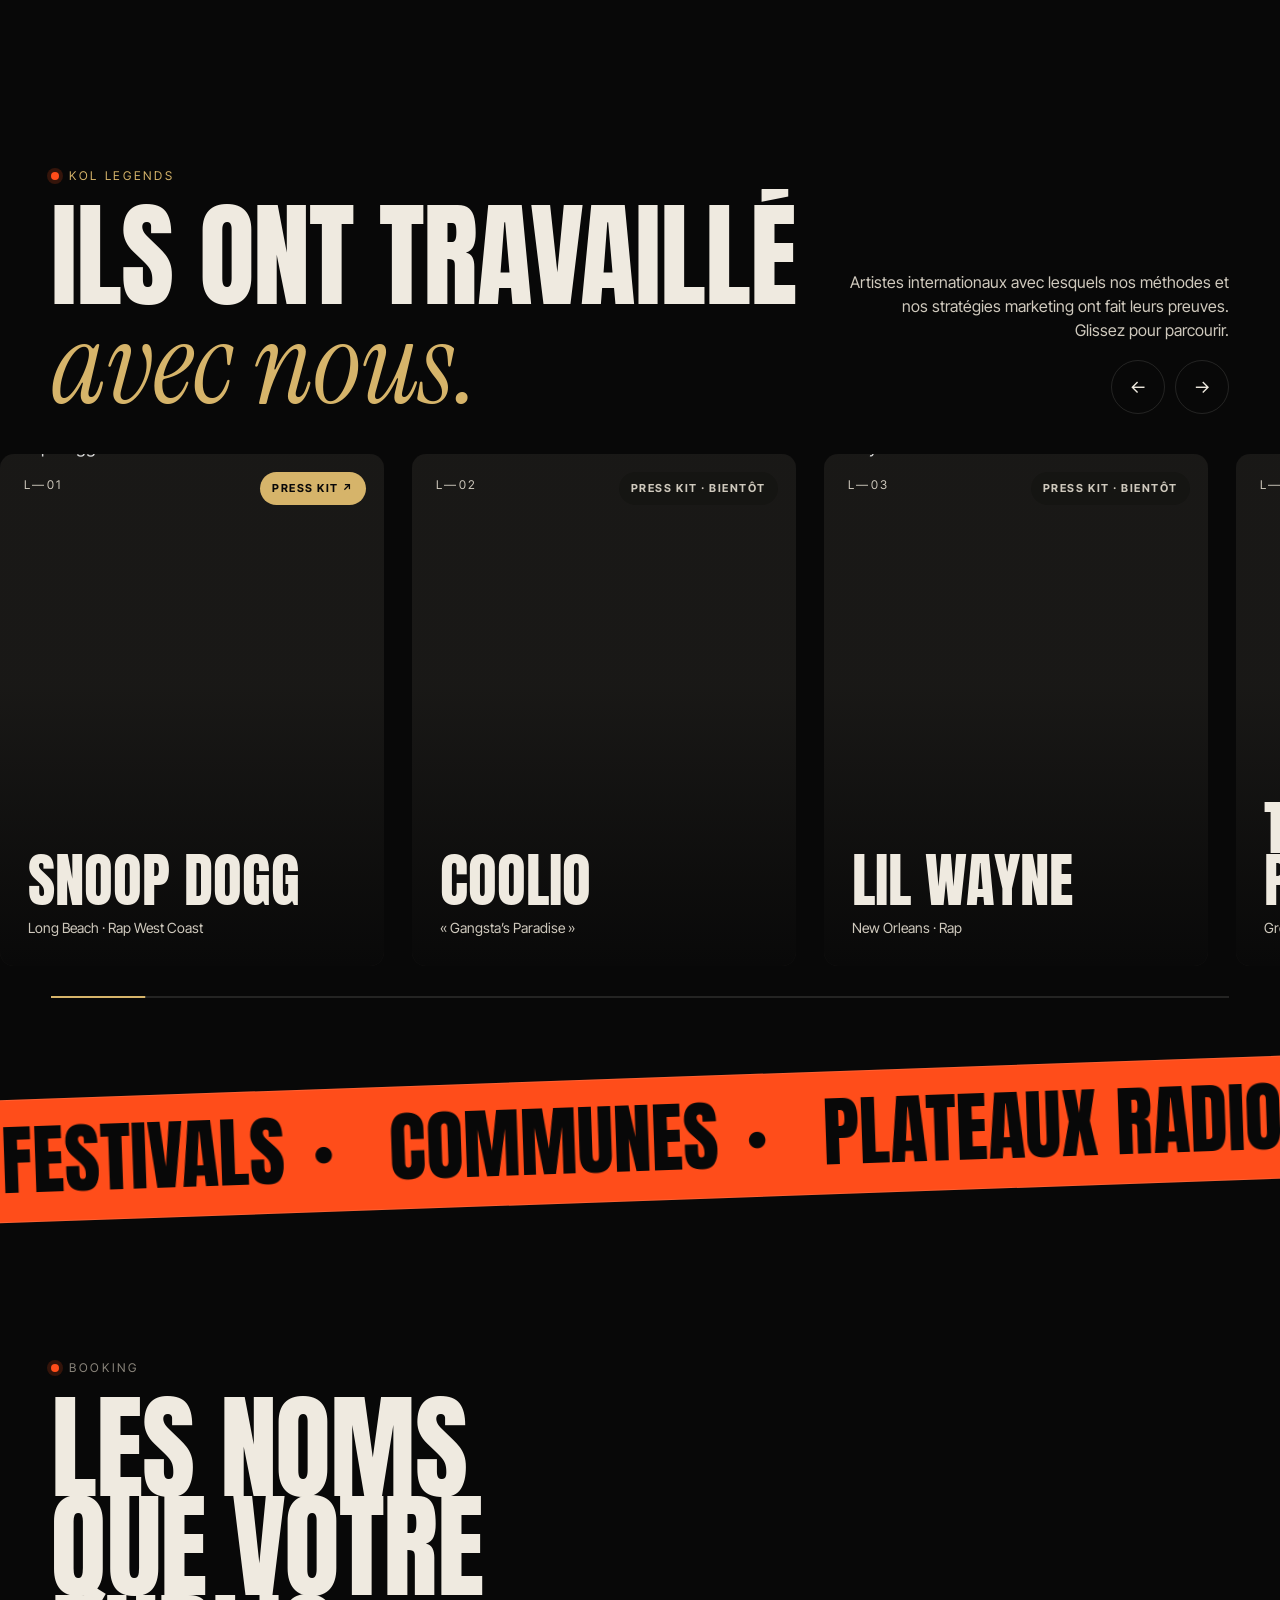
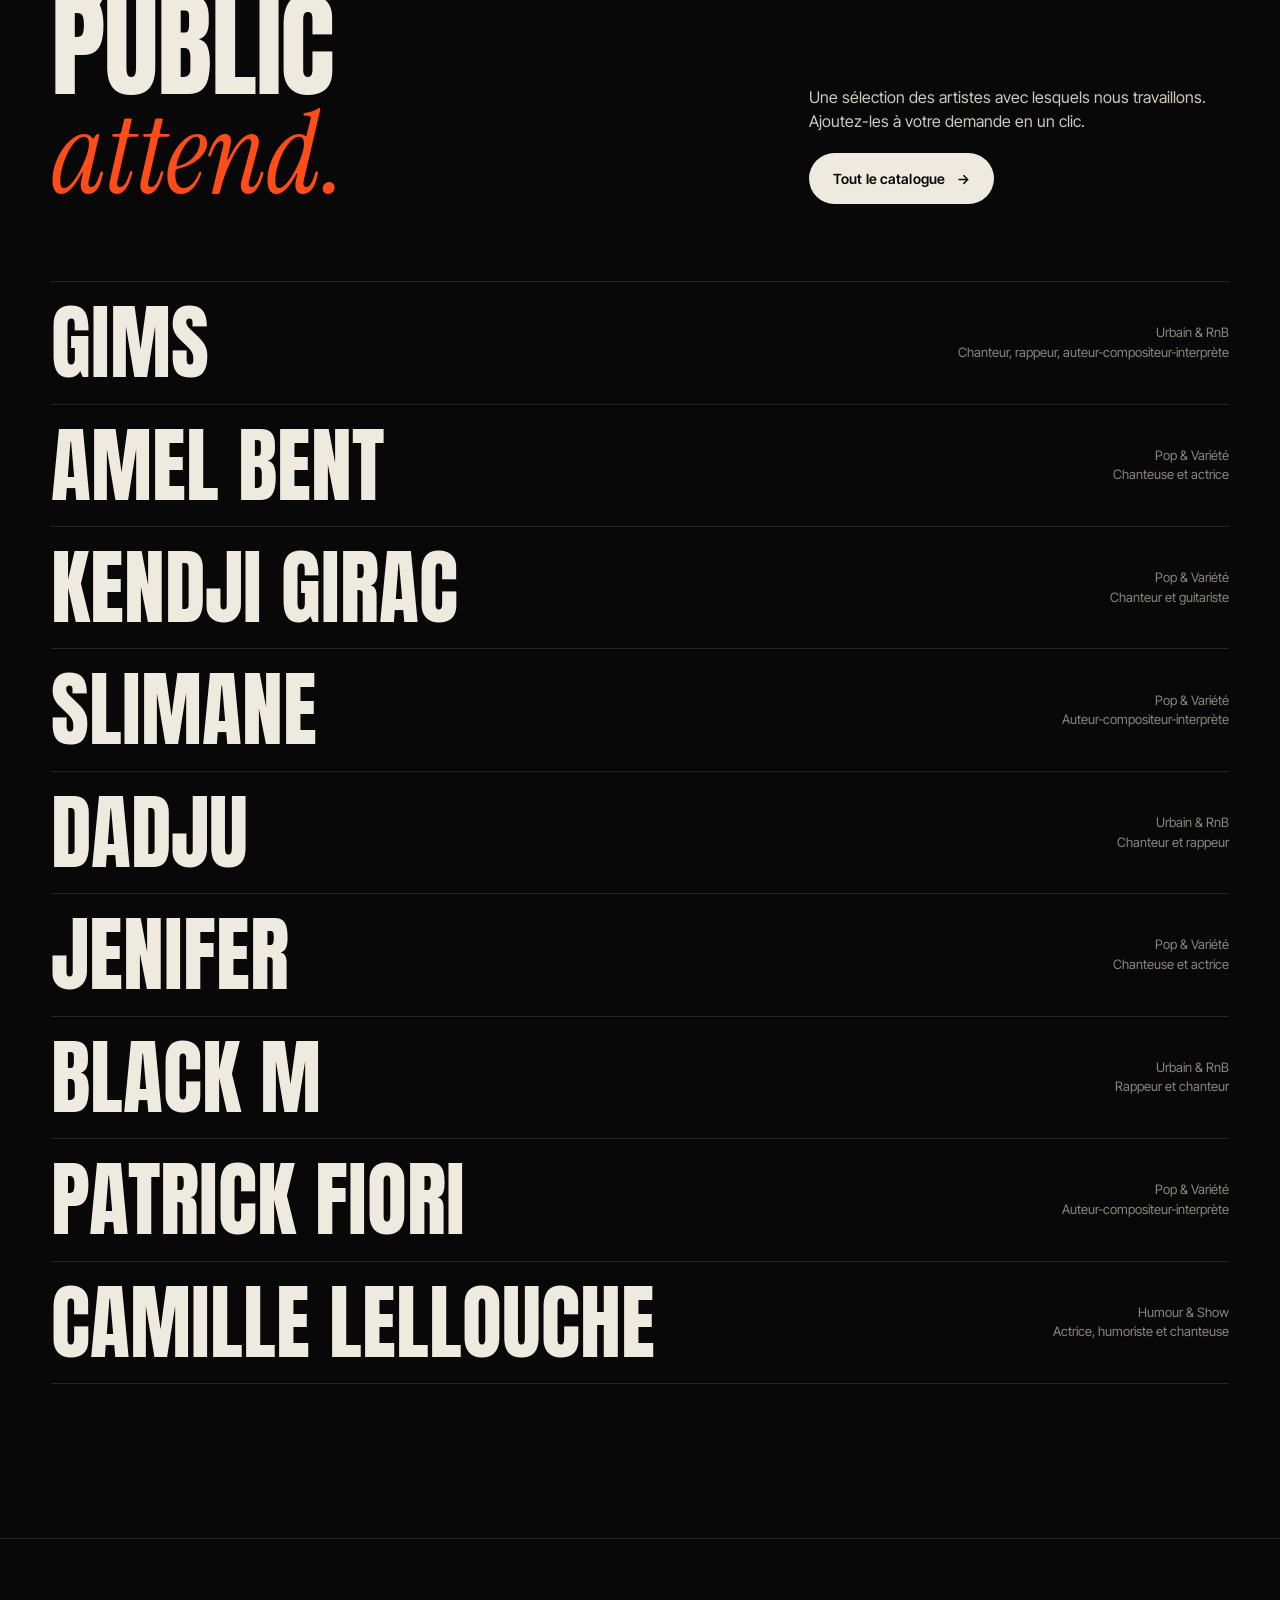
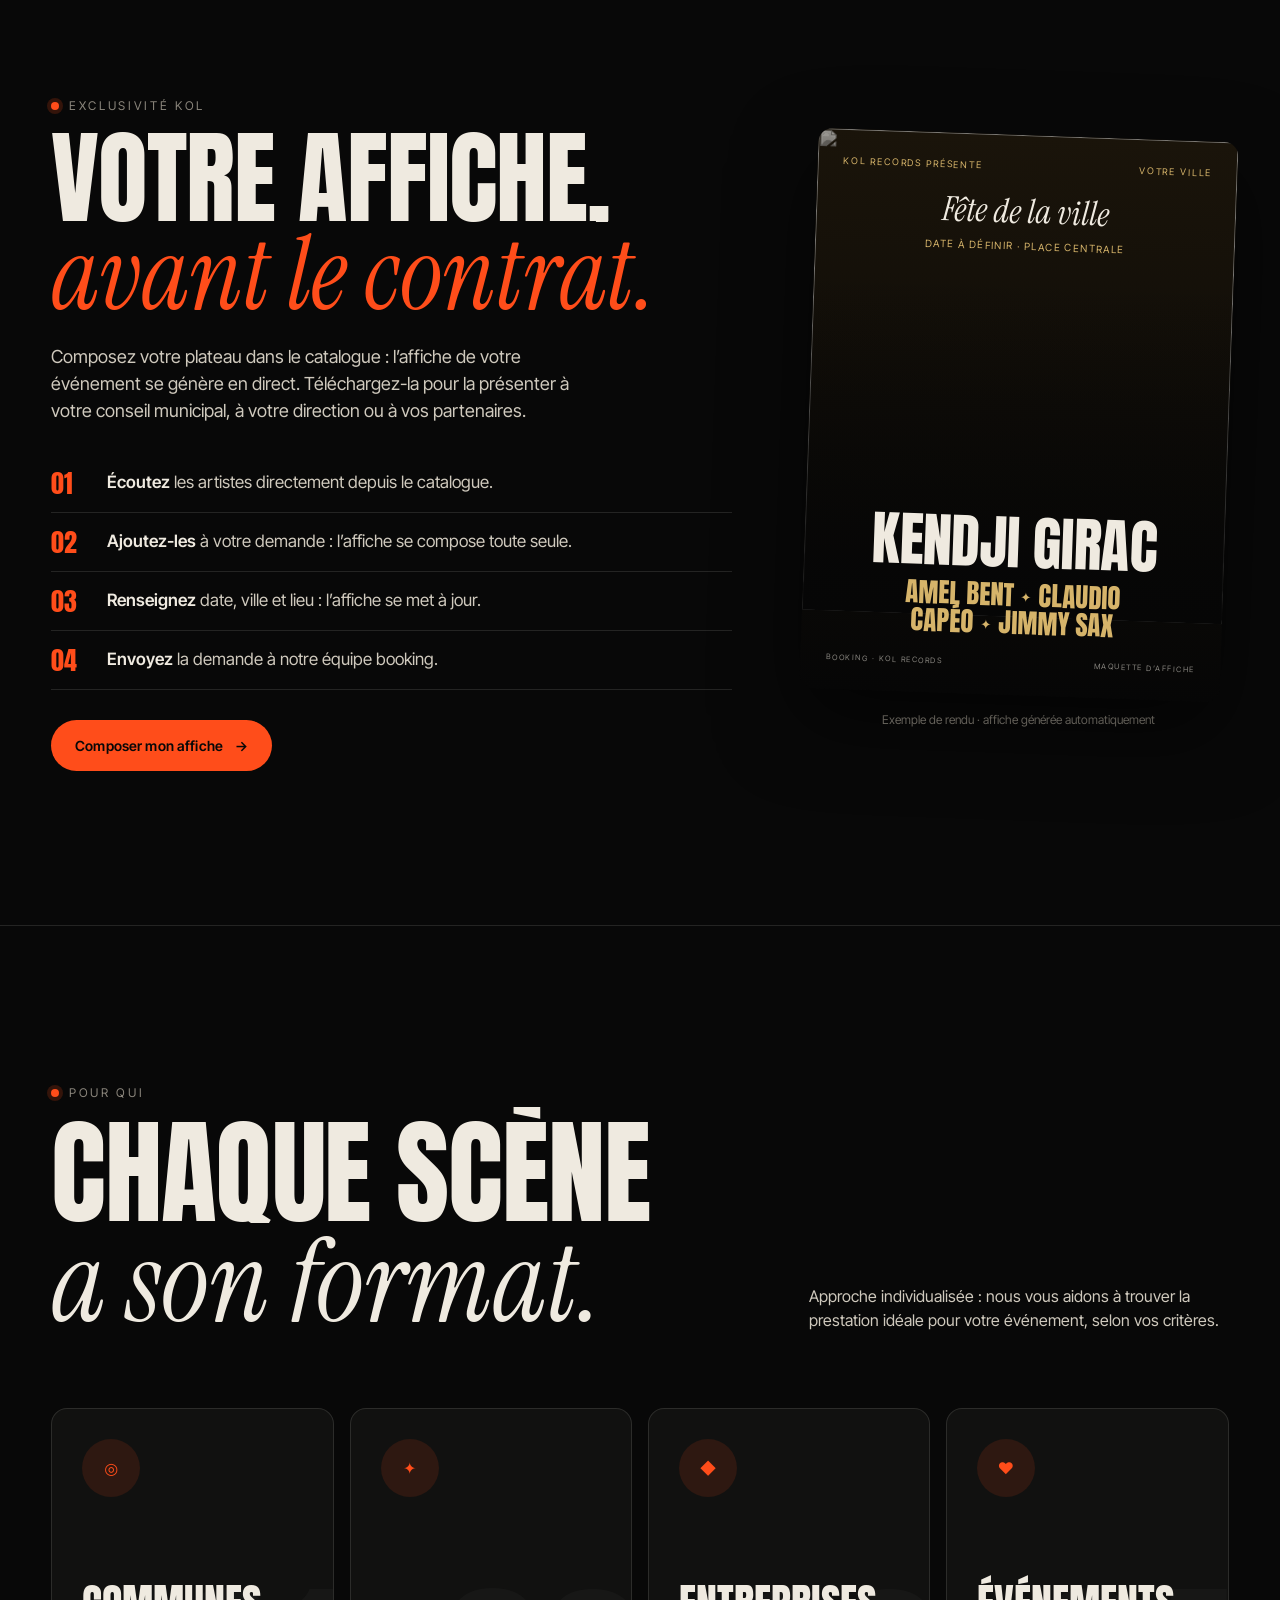
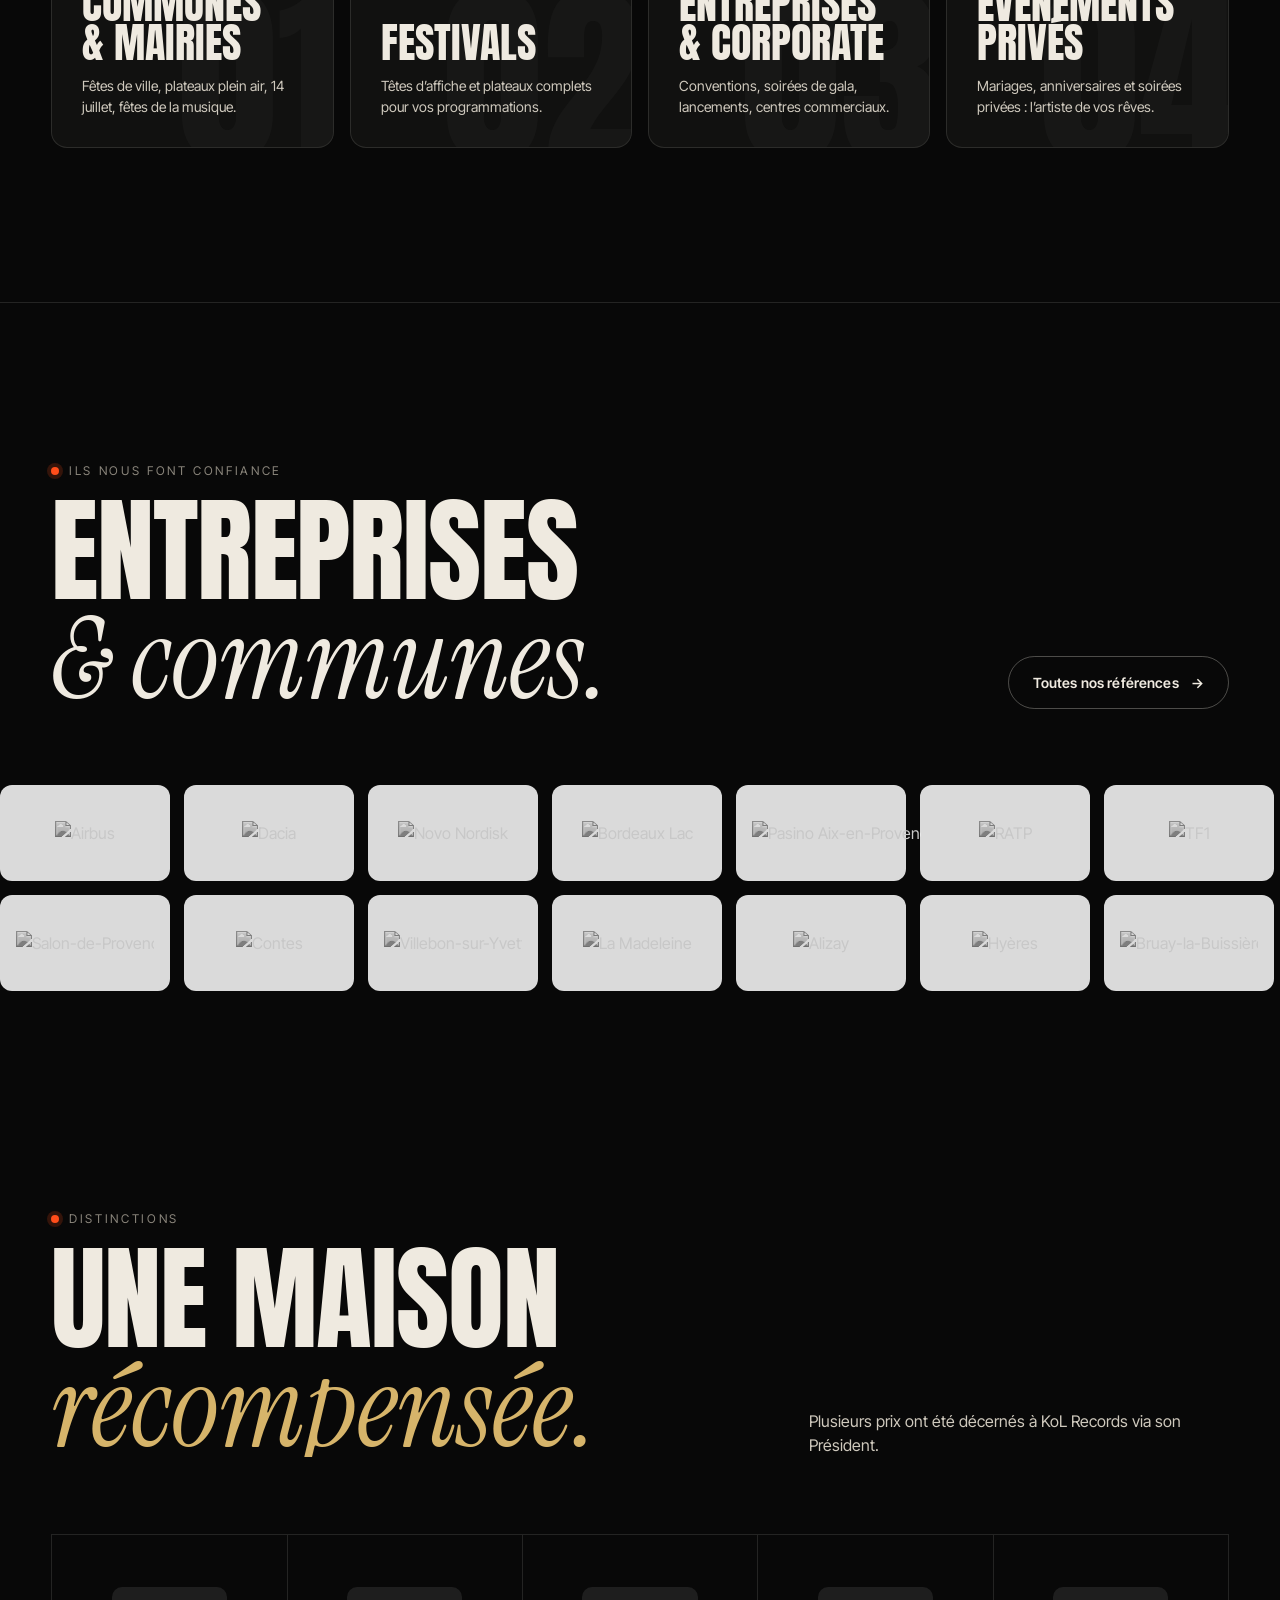
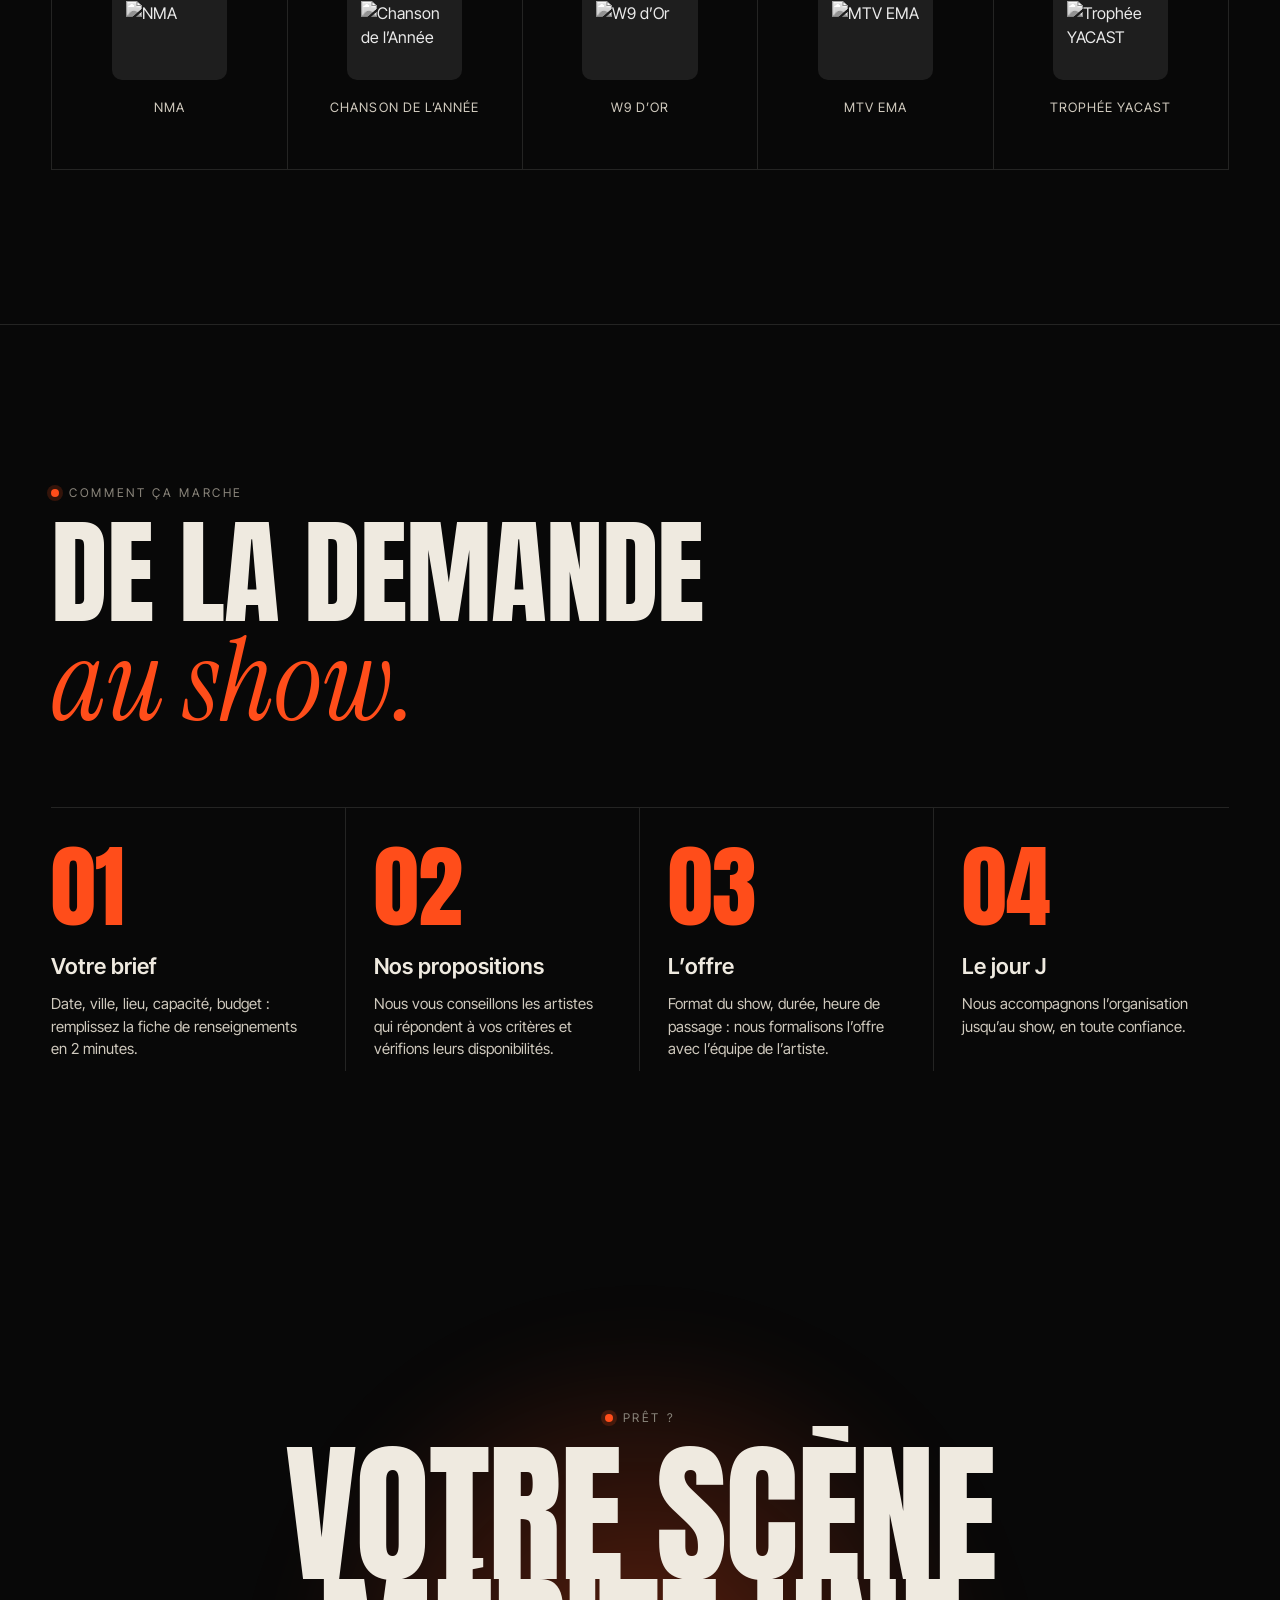
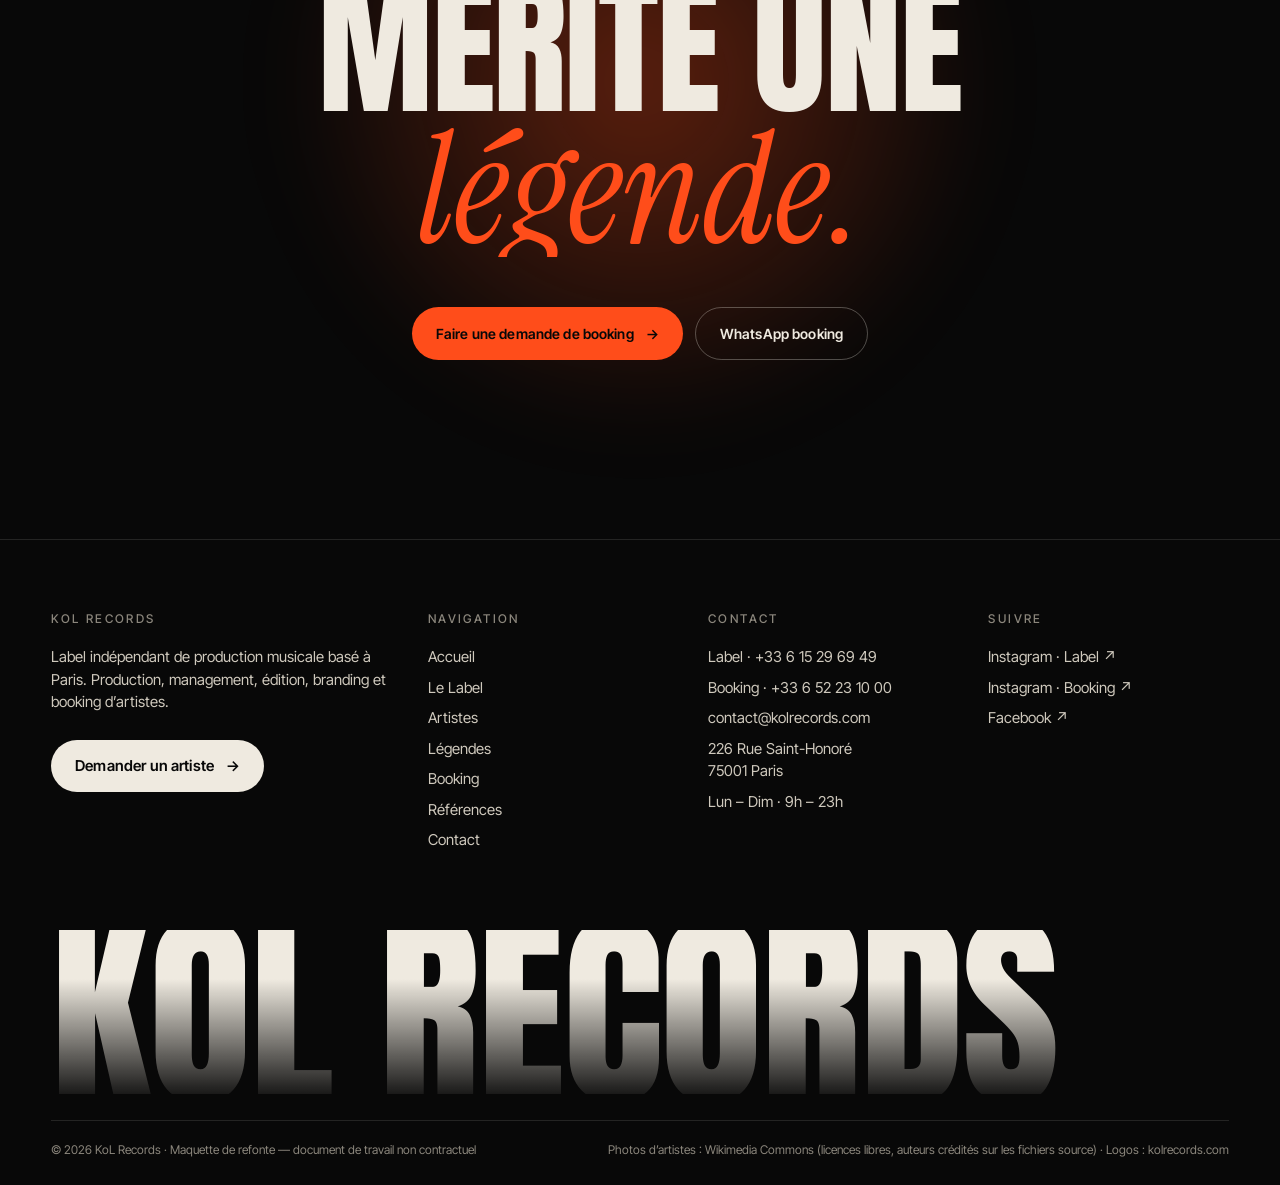
==== commit 4e78a4ef: "V2 site : recherche, affiche live, écoute, références" ====
--- a/index.html
+++ b/index.html
@@ -6,7 +6,7 @@
 <meta name="description" content="KoL Records, label indépendant parisien : production, management, édition, branding et booking d’artistes pour festivals, communes et entreprises.">
 <link rel="preconnect" href="https://fonts.googleapis.com"><link rel="preconnect" href="https://fonts.gstatic.com" crossorigin><link rel="preconnect" href="https://upload.wikimedia.org" crossorigin><link rel="preconnect" href="https://cdn.jsdelivr.net">
 <link rel="stylesheet" href="https://fonts.googleapis.com/css2?family=Anton&family=Instrument+Serif:ital@0;1&family=Inter+Tight:wght@400;500;600;700&display=swap">
-<link rel="stylesheet" href="style.css?v=5">
+<link rel="stylesheet" href="style.css?v=20">
 </head>
 <body data-page="home">
 
@@ -24,6 +24,10 @@
   <div class="hero-inner">
     <span class="eyebrow reveal">Label indépendant · Paris · Depuis 2006</span>
     <h1 class="display" data-split style="margin-top:18px">L’artiste<br>au <span class="serif">centre</span><br>de tout.</h1>
+    <div class="qs reveal" data-delay=".4" id="qs">
+      <div class="qs-in"><span class="muted">⌕</span><input id="qsIn" placeholder="Quel artiste pour votre événement ? Gims, Amel Bent…" autocomplete="off" aria-label="Rechercher un artiste"><a href="artistes.html" class="btn btn-accent" style="padding:12px 18px">Catalogue</a></div>
+      <div class="qs-res" id="qsRes"></div>
+    </div>
     <div class="hero-meta">
       <p class="reveal" data-delay=".5">Production musicale, management, édition, branding — et une antenne booking qui place les plus grands noms sur les scènes des festivals, des communes et des entreprises.</p>
       <div class="tags reveal" data-delay=".6"><span class="tag">Production</span><span class="tag">Management</span><span class="tag">Publishing</span><span class="tag">Branding</span><span class="tag">Booking</span></div>
@@ -68,17 +72,14 @@
   </div>
 </section>
 
-<!-- LEGENDS horizontal -->
-<section class="legends section" data-hscroll style="padding:0">
-  <div style="height:100vh;display:flex;align-items:center">
-    <div class="h-track" id="lgTrack">
-      <div class="lg-intro">
-        <span class="eyebrow" style="color:var(--gold)">KoL Legends</span>
-        <h2 class="display">Ils ont<br>travaillé<br><span class="serif gold">avec nous.</span></h2>
-        <p class="muted" style="max-width:360px">Artistes internationaux avec lesquels nos méthodes de travail et nos stratégies marketing ont fait leurs preuves. Chaque légende dispose de son press kit dédié.</p>
-      </div>
-    </div>
-  </div>
+<!-- LEGENDS carrousel glissable -->
+<section class="legends section" data-hscroll style="padding-bottom:40px">
+  <div class="wrap sh" style="margin-bottom:40px">
+    <div><span class="eyebrow" style="color:var(--gold)">KoL Legends</span><h2 class="display" data-split>Ils ont travaillé<br><span class="serif gold">avec nous.</span></h2></div>
+    <div style="display:flex;flex-direction:column;align-items:flex-end;gap:18px"><p class="muted" style="max-width:380px;text-align:right">Artistes internationaux avec lesquels nos méthodes et nos stratégies marketing ont fait leurs preuves. Glissez pour parcourir.</p><div class="row-nav"><button data-row="-1" aria-label="Précédent">←</button><button data-row="1" aria-label="Suivant">→</button></div></div>
+  </div>
+  <div class="drag-row" data-cursor="Glisser"><div class="h-track" id="lgTrack"></div></div>
+  <div class="row-prog"><i></i></div>
 </section>
 
 <!-- ACCENT MARQUEE -->
@@ -95,6 +96,25 @@
     <div class="reveal"><p>Une sélection des artistes avec lesquels nous travaillons. Ajoutez-les à votre demande en un clic.</p><a href="artistes.html" class="btn btn-light" style="margin-top:20px">Tout le catalogue <span class="arr">→</span></a></div>
   </div>
   <div class="rlist" id="rlist"></div>
+</section>
+
+<!-- AFFICHE LIVE -->
+<section class="section wrap line-t">
+  <div class="demo-poster">
+    <div>
+      <span class="eyebrow">Exclusivité KoL</span>
+      <h2 class="display" data-split style="font-size:clamp(56px,8vw,140px);margin-top:18px">Votre affiche,<br><span class="serif accent">avant le contrat.</span></h2>
+      <p class="reveal" style="color:var(--bone-2);max-width:520px;margin-top:24px;font-size:18px">Composez votre plateau dans le catalogue : l’affiche de votre événement se génère en direct. Téléchargez-la pour la présenter à votre conseil municipal, à votre direction ou à vos partenaires.</p>
+      <ol class="demo-steps reveal">
+        <li><span><b>Écoutez</b> les artistes directement depuis le catalogue.</span></li>
+        <li><span><b>Ajoutez-les</b> à votre demande : l’affiche se compose toute seule.</span></li>
+        <li><span><b>Renseignez</b> date, ville et lieu : l’affiche se met à jour.</span></li>
+        <li><span><b>Envoyez</b> la demande à notre équipe booking.</span></li>
+      </ol>
+      <a href="artistes.html" class="btn btn-accent" data-magnetic>Composer mon affiche <span class="arr">→</span></a>
+    </div>
+    <div><div class="poster" id="demoPoster"></div><p class="note" style="text-align:center;margin-top:16px">Exemple de rendu · affiche générée automatiquement</p></div>
+  </div>
 </section>
 
 <!-- FORMATS -->
@@ -155,7 +175,8 @@
 <script src="https://cdn.jsdelivr.net/npm/gsap@3.12.5/dist/gsap.min.js"></script>
 <script src="https://cdn.jsdelivr.net/npm/gsap@3.12.5/dist/ScrollTrigger.min.js"></script>
 <script src="https://cdn.jsdelivr.net/npm/lenis@1.1.13/dist/lenis.min.js"></script>
-<script src="data.js?v=5"></script>
+<script src="data.js?v=20"></script>
+<script src="poster.js?v=20"></script>
 <script>
 (function(){
   const K = window.KOL;
@@ -190,12 +211,36 @@
   });
   document.addEventListener('DOMContentLoaded',()=>window.KOL_floatList && KOL_floatList(rl));
   // logos
-  const url = f => f.startsWith('24:') ? K.logoBase24 + f.slice(3) : K.logoBase + f;
-  document.getElementById('mqCorpo').innerHTML = K.clients.corpo.map(f=>`<div class="logo-tile"><img src="${url(f)}" alt="" loading="lazy"></div>`).join('');
-  document.getElementById('mqComm').innerHTML = K.clients.communes.map(f=>`<div class="logo-tile"><img src="${url(f)}" alt="" loading="lazy"></div>`).join('');
+  const tile = l => `<div class="logo-tile" title="${l.name}"><img src="${l.file}" alt="${l.name}" loading="lazy"></div>`;
+  document.getElementById('mqCorpo').innerHTML = K.logos.filter(l=>l.cat==='corpo').map(tile).join('');
+  document.getElementById('mqComm').innerHTML = K.logos.filter(l=>l.cat==='communes').map(tile).join('');
   document.getElementById('awards').innerHTML = K.awards.map(a=>`<div class="award"><div class="lg"><img src="${a.img}" alt="${a.n}"></div><span>${a.n}</span></div>`).join('');
 })();
 </script>
-<script src="main.js?v=5"></script>
+<script src="main.js?v=20"></script>
+<script>
+document.addEventListener('DOMContentLoaded',()=>{
+  const K=window.KOL, all=[...K.roster,...K.legends.map(l=>({...l,cat:'legend'}))];
+  /* recherche rapide */
+  const qs=document.getElementById('qs'), qi=document.getElementById('qsIn'), qr=document.getElementById('qsRes'); let sel=0, list=[];
+  const norm=s=>s.toLowerCase().normalize('NFD').replace(/[\u0300-\u036f]/g,'');
+  const draw=()=>{ const q=norm(qi.value.trim()); list=(q?all.filter(a=>norm(a.n).includes(q)||norm(a.d).includes(q)):K.roster.slice(0,5)).slice(0,6);
+    qr.innerHTML=list.length?list.map((a,i)=>`<button data-i="${i}" class="${i===sel?'k':''}">${a.img?`<img src="${KOL_small(a.img)}" alt="">`:'<span class="ph"></span>'}<span><b>${a.n}</b><small>${a.cat==='legend'?'Légende · collaboration':K.cats[a.cat]+' · '+a.d}</small></span><span class="act">${a.cat==='legend'?(a.page?'Press kit →':''):'+ Ajouter à ma demande'}</span></button>`).join(''):'<p class="muted" style="padding:12px">Pas trouvé ? <a href="booking.html" style="text-decoration:underline">Faites une demande libre</a>, nous trouvons l’artiste.</p>';
+    qs.classList.add('open'); };
+  const pick=i=>{ const a=list[i]; if(!a) return; if(a.cat==='legend'){ if(a.page) location.href=a.page; return; }
+    const s=KOL_SL.get(); if(!s.includes(a.n)) KOL_SL.toggle(a.n);
+    KOL_TOAST(`✓ ${a.n} ajouté à votre demande <a href="booking.html">Voir ma demande</a>`); qi.value=''; qs.classList.remove('open'); };
+  qi.addEventListener('focus',draw); qi.addEventListener('input',()=>{sel=0;draw();});
+  qi.addEventListener('keydown',e=>{ if(e.key==='ArrowDown'){sel=Math.min(sel+1,list.length-1);draw();e.preventDefault();} if(e.key==='ArrowUp'){sel=Math.max(sel-1,0);draw();e.preventDefault();} if(e.key==='Enter'){pick(sel);} if(e.key==='Escape') qs.classList.remove('open'); });
+  qr.addEventListener('mousedown',e=>{ const b=e.target.closest('button'); if(b){ e.preventDefault(); pick(+b.dataset.i);} });
+  document.addEventListener('click',e=>{ if(!qs.contains(e.target)) qs.classList.remove('open'); });
+  /* démo affiche */
+  const demos=[{names:['Kendji Girac','Amel Bent','Claudio Capéo','Jimmy Sax'],event:'Fête de la ville',city:'Votre ville',date:'',venue:'Place centrale'},
+               {names:['Gims','Dadju','Black M','Wejdene','Hatik'],event:'Festival d’été',city:'Votre ville',date:'',venue:'Scène plein air'},
+               {names:['Slimane','Camélia Jordana','Patrick Fiori'],event:'Soirée de gala',city:'Votre entreprise',date:'',venue:'Grand auditorium'}];
+  const dp=document.getElementById('demoPoster'); let di=0; KOL_POSTER.render(dp,demos[0]);
+  let dt=null; ScrollTrigger.create({trigger:dp,start:'top bottom',end:'bottom top',onToggle:s=>{ clearInterval(dt); if(s.isActive) dt=setInterval(()=>{ di=(di+1)%demos.length; KOL_POSTER.render(dp,demos[di]); },3600); }});
+});
+</script>
 </body>
 </html>
--- a/style.css
+++ b/style.css
@@ -122,7 +122,7 @@
 @keyframes coldown{from{transform:translateY(-50%)}to{transform:translateY(0)}}
 .hero-shade{position:absolute;inset:0;background:radial-gradient(120% 80% at 50% 40%,rgba(8,8,8,.35),rgba(8,8,8,.92) 70%),linear-gradient(to top,var(--ink) 8%,transparent 50%)}
 .hero-inner{position:relative;z-index:2;padding:0 var(--pad) clamp(28px,5vw,60px)}
-.hero h1{font-size:min(13.5vw,19vh);font-size:clamp(60px,min(13.5vw,19vh),260px)}
+.hero h1{font-size:clamp(56px,min(12.5vw,16.5vh),240px)}
 .hero h1 .serif{font-size:.62em;color:var(--gold);display:inline-block;transform:translateY(-.12em)}
 .hero-meta{display:grid;grid-template-columns:1.2fr 1fr auto;gap:40px;align-items:end;margin-top:36px;padding-top:26px;border-top:1px solid var(--line)}
 .hero-meta p{max-width:460px;color:var(--bone-2);font-size:17px}
@@ -405,3 +405,144 @@
 /* perf */
 .lg-card,.acard,.mom,.gallery figure{contain:paint}
 @media (prefers-reduced-motion:reduce){*,*:before,*:after{animation-duration:.01ms!important;transition-duration:.01ms!important}}
+
+/* =================== V2 : nouveaux composants =================== */
+/* affiche live */
+.poster{container-type:inline-size;position:relative;aspect-ratio:3/4;border-radius:14px;overflow:hidden;background:linear-gradient(180deg,#1a140a,#060606);box-shadow:0 30px 80px rgba(0,0,0,.55);color:var(--bone)}
+.pst-bg{position:absolute;inset:0 0 14% 0}
+.pst-bg img{width:100%;height:100%;object-fit:cover;object-position:50% 20%;filter:grayscale(1) contrast(1.1);opacity:.55}
+.pst-bg:after{content:"";position:absolute;inset:0;background:linear-gradient(180deg,rgba(6,6,6,0) 30%,#060606 100%)}
+.pst-in{position:absolute;inset:0;padding:6cqw;display:flex;flex-direction:column;text-align:center}
+.pst-top,.pst-bot{display:flex;justify-content:space-between;font-size:2.2cqw;letter-spacing:.2em;text-transform:uppercase;color:var(--gold)}
+.pst-bot{color:rgba(239,234,224,.55);font-size:1.8cqw}
+.pst-ev{font-family:var(--serif);font-style:italic;font-size:8cqw;line-height:1;margin-top:5cqw}
+.pst-date{font-size:2.4cqw;letter-spacing:.14em;text-transform:uppercase;color:var(--gold);margin-top:2.4cqw}
+.pst-lineup{margin-top:auto;margin-bottom:5cqw}
+.pst-h{font-family:var(--display);text-transform:uppercase;line-height:.9;letter-spacing:-.01em}
+.pst-s{font-family:var(--display);text-transform:uppercase;font-size:6.4cqw;color:var(--gold);margin-top:3cqw;line-height:1.05}
+.pst-s i{font-style:normal;font-size:.5em;margin:0 .5em;vertical-align:middle}
+.pst-t{font-family:var(--display);text-transform:uppercase;font-size:4cqw;color:var(--bone-2);margin-top:2cqw}
+.pst-empty{font-family:var(--serif);font-style:italic;font-size:6cqw;color:var(--muted);line-height:1.15}
+.pst-modal{position:fixed;inset:0;z-index:975;background:rgba(6,6,6,.94);display:none;place-items:center;padding:20px}
+.pst-modal.on{display:grid}
+.pst-modal .pm-box{display:grid;grid-template-columns:minmax(260px,440px) 300px;gap:34px;align-items:center;max-width:860px;width:100%}
+.pst-modal .pm-side h3{font-family:var(--display);text-transform:uppercase;font-weight:400;font-size:46px;line-height:.95}
+.pst-modal .pm-side p{color:var(--bone-2);margin:14px 0 20px;font-size:15px}
+.pst-modal .pm-order{list-style:none;margin-bottom:20px}
+.pst-modal .pm-order li{display:flex;align-items:center;gap:10px;padding:9px 12px;border:1px solid var(--line);border-radius:10px;margin-bottom:6px;font-size:14px}
+.pst-modal .pm-order li b{flex:1;font-weight:600}
+.pst-modal .pm-order li button{background:none;border:1px solid var(--line);color:var(--bone);border-radius:6px;width:28px;height:28px}
+.pst-modal .pm-order li:first-child{border-color:var(--gold)}
+.pst-modal .pm-order li:first-child small{color:var(--gold)}
+.pst-modal .pm-x{position:absolute;right:24px;top:24px;width:46px;height:46px;border-radius:50%;border:1px solid var(--line);background:none;color:var(--bone);font-size:22px}
+.pst-modal .pm-btns{display:flex;flex-direction:column;gap:8px}
+@media (max-width:800px){.pst-modal .pm-box{grid-template-columns:1fr;max-height:92vh;overflow:auto}}
+
+/* lecteur flottant partagé */
+.kdock{position:fixed;right:24px;bottom:24px;z-index:980;width:min(380px,calc(100vw - 32px));background:#111;border:1px solid rgba(255,77,26,.35);border-radius:18px;padding:12px;box-shadow:0 24px 60px rgba(0,0,0,.6);transform:translateY(160%);transition:transform .7s var(--ease)}
+.kdock.on{transform:none}
+.kdock-top{display:flex;align-items:center;gap:12px;margin-bottom:10px}
+.kdisc{width:44px;height:44px;border-radius:50%;flex-shrink:0;background:radial-gradient(circle,#111 0 6%,var(--accent) 7% 30%,#0d0d0d 31% 33%,transparent 34%),repeating-radial-gradient(circle,#0b0b0b 0 1.5px,#1d1d1d 2px 3px);animation:kspin 3s linear infinite;animation-play-state:paused}
+.kdock.playing .kdisc{animation-play-state:running}
+@keyframes kspin{to{transform:rotate(360deg)}}
+.kdock-t{flex:1;min-width:0}
+.kdock-t small{display:block;font-size:10px;letter-spacing:.2em;text-transform:uppercase;color:var(--accent)}
+.kdock-t b{font-family:var(--display);font-weight:400;font-size:22px;text-transform:uppercase;display:block;white-space:nowrap;overflow:hidden;text-overflow:ellipsis}
+.kdock-x{width:34px;height:34px;border-radius:50%;border:1px solid var(--line);background:none;color:var(--bone);font-size:18px}
+.kdock iframe{border-radius:12px;display:block}
+.shortlist{bottom:24px}
+body:has(.kdock.on) .shortlist{bottom:150px}
+
+/* bouton écouter sur cartes */
+.acard .listen{position:absolute;left:14px;top:14px;z-index:3;height:42px;padding:0 14px 0 10px;border-radius:100px;border:0;background:rgba(8,8,8,.78);color:var(--bone);font-size:12px;font-weight:600;display:flex;align-items:center;gap:8px;transition:background .3s,color .3s,transform .3s}
+.acard .listen:hover{transform:scale(1.05)}
+.acard .listen i{width:22px;height:22px;border-radius:50%;background:var(--accent);color:var(--ink);display:grid;place-items:center;font-style:normal;font-size:10px}
+.acard.playing{outline:2px solid var(--accent);outline-offset:-2px}
+.acard.playing .listen{background:var(--accent);color:var(--ink)}
+.acard.playing .listen i{background:var(--ink);color:var(--accent)}
+.acard.playing img{filter:none;transform:scale(1)}
+.agrid.list .acard .listen{position:static;order:2;flex-shrink:0}
+
+/* recherche rapide (hero) */
+.qs{position:relative;z-index:40;max-width:560px;margin-top:22px}
+.qs-in{display:flex;align-items:center;gap:12px;background:rgba(239,234,224,.08);border:1px solid rgba(239,234,224,.22);border-radius:100px;padding:6px 6px 6px 22px;transition:border-color .3s,background .3s}
+.qs-in:focus-within{border-color:var(--accent);background:rgba(8,8,8,.85)}
+.qs-in input{flex:1;background:none;border:0;outline:0;font-size:16px;padding:12px 0;min-width:0}
+.qs-in input::placeholder{color:var(--bone-2)}
+.qs-res{position:absolute;left:0;right:0;top:calc(100% + 8px);background:#111;border:1px solid var(--line);border-radius:18px;padding:8px;display:none;z-index:30;box-shadow:0 30px 70px rgba(0,0,0,.6)}
+.qs.open .qs-res{display:block}
+.qs-res button{width:100%;display:flex;align-items:center;gap:12px;padding:8px 10px;border-radius:12px;background:none;border:0;text-align:left;transition:background .2s}
+.qs-res button:hover,.qs-res button.k{background:rgba(239,234,224,.07)}
+.qs-res img,.qs-res .ph{width:40px;height:40px;border-radius:50%;object-fit:cover;background:var(--ink-3);flex-shrink:0}
+.qs-res b{display:block;font-weight:600}
+.qs-res small{color:var(--muted);font-size:12px}
+.qs-res .act{margin-left:auto;font-size:12px;color:var(--accent);white-space:nowrap}
+.qs-hint{font-size:12px;color:var(--muted);margin-top:10px}
+.toast{position:fixed;left:50%;top:96px;z-index:990;transform:translate(-50%,-30px);opacity:0;pointer-events:none;background:var(--bone);color:var(--ink);padding:12px 18px;border-radius:100px;font-size:14px;font-weight:600;transition:all .5s var(--ease);display:flex;gap:12px;align-items:center}
+.toast.on{opacity:1;transform:translate(-50%,0);pointer-events:auto}
+.toast a{text-decoration:underline}
+
+/* carrousel glissable (remplace le scroll bloqué) */
+.drag-row{overflow-x:auto;overflow-y:hidden;scrollbar-width:none;cursor:grab;-webkit-overflow-scrolling:touch;scroll-snap-type:x proximity}
+.drag-row::-webkit-scrollbar{display:none}
+.drag-row.dragging{cursor:grabbing;scroll-snap-type:none}
+.drag-row.dragging a{pointer-events:none}
+.drag-row .h-track > *{scroll-snap-align:start}
+.row-nav{display:flex;gap:10px;align-items:center}
+.row-nav button{width:54px;height:54px;border-radius:50%;border:1px solid var(--line);background:none;color:var(--bone);font-size:18px;transition:background .3s,color .3s}
+.row-nav button:hover{background:var(--bone);color:var(--ink)}
+.row-prog{height:2px;background:var(--line);margin:30px var(--pad) 0;position:relative}
+.row-prog i{position:absolute;inset:0;background:var(--gold);transform-origin:left;transform:scaleX(.1)}
+
+/* démo affiche (accueil) */
+.demo-poster{display:grid;grid-template-columns:1fr minmax(280px,420px);gap:clamp(30px,6vw,100px);align-items:center}
+.demo-poster .poster{transform:rotate(2deg)}
+.demo-steps{list-style:none;margin:30px 0;counter-reset:s}
+.demo-steps li{display:flex;gap:16px;padding:16px 0;border-bottom:1px solid var(--line);color:var(--bone-2);font-size:17px}
+.demo-steps li b{color:var(--bone);font-weight:600}
+.demo-steps li:before{counter-increment:s;content:"0" counter(s);font-family:var(--display);font-size:26px;color:var(--accent);line-height:1;min-width:40px}
+@media (max-width:900px){.demo-poster{grid-template-columns:1fr}}
+
+/* références : carte */
+.fr-map{display:grid;grid-template-columns:1.1fr .9fr;gap:clamp(30px,5vw,80px);align-items:center}
+.fr-svg{position:relative}
+.fr-svg svg{width:100%;height:auto;display:block;overflow:visible}
+.fr-svg path.land{fill:#141311;stroke:rgba(239,234,224,.25);stroke-width:1.2}
+.fr-svg .dot circle.c{fill:var(--accent)}
+.fr-svg .dot circle.p{fill:none;stroke:var(--accent);stroke-width:1.5;opacity:0;transform-box:fill-box;transform-origin:center}
+.fr-svg .dot.on circle.p{animation:dotp 2.4s ease-out infinite}
+.fr-svg .dot{cursor:none;transition:opacity .3s}
+.fr-svg .dot.dim{opacity:.25}
+.fr-svg .dot.hl circle.c{fill:var(--bone)}
+@keyframes dotp{0%{transform:scale(1);opacity:.9}100%{transform:scale(3.4);opacity:0}}
+.fr-tip{position:absolute;pointer-events:none;background:#fff;color:var(--ink);border-radius:12px;padding:10px 12px;display:flex;align-items:center;gap:10px;transform:translate(-50%,calc(-100% - 14px));opacity:0;transition:opacity .2s;white-space:nowrap;box-shadow:0 16px 40px rgba(0,0,0,.45);font-weight:600;font-size:14px}
+.fr-tip img{height:34px;max-width:80px;object-fit:contain}
+.fr-tip.on{opacity:1}
+.fr-list{columns:2;column-gap:20px;list-style:none;margin-top:26px}
+.fr-list li{padding:8px 0;border-bottom:1px solid var(--line);font-size:15px;color:var(--bone-2);break-inside:avoid;transition:color .2s,padding .3s}
+.fr-list li:hover,.fr-list li.hl{color:var(--accent);padding-left:8px}
+@media (max-width:900px){.fr-map{grid-template-columns:1fr}}
+
+/* références : mur de logos */
+.lwall{display:grid;grid-template-columns:repeat(auto-fill,minmax(180px,1fr));gap:14px}
+.lw{position:relative;height:130px;background:#fff;border-radius:16px;display:grid;place-items:center;padding:22px 26px;overflow:hidden;transition:transform .5s var(--ease),box-shadow .5s}
+.lw img{width:auto;height:auto;max-width:100%;max-height:72px;object-fit:contain;filter:grayscale(1);opacity:.85;transition:filter .4s,opacity .4s,transform .5s var(--ease)}
+.lw:hover{transform:translateY(-6px);box-shadow:0 20px 40px rgba(0,0,0,.4)}
+.lw:hover img{filter:none;opacity:1;transform:scale(.92) translateY(-8px)}
+.lw span{position:absolute;left:0;right:0;bottom:10px;text-align:center;font-size:11px;font-weight:600;letter-spacing:.06em;text-transform:uppercase;color:#555;opacity:0;transform:translateY(8px);transition:all .4s var(--ease)}
+.lw:hover span{opacity:1;transform:none}
+.lw.out{display:none}
+.lgrp-title{display:flex;align-items:baseline;gap:14px;margin:50px 0 20px}
+.lgrp-title h3{font-family:var(--display);font-weight:400;text-transform:uppercase;font-size:clamp(34px,4vw,56px)}
+.lgrp-title small{color:var(--muted);font-size:13px}
+.logo-tile{background:#fff}
+.logo-tile img{filter:grayscale(1)}
+
+.bk-aside{position:relative;top:0}
+.manifesto .w{opacity:.22}
+
+.hero-meta{position:relative;z-index:1}
+
+.drag-row .h-track{padding:0 var(--pad)}
+.logo-tile{background:#fff}
+.logo-tile img{width:auto;height:auto;max-width:100%;max-height:62px;object-fit:contain}
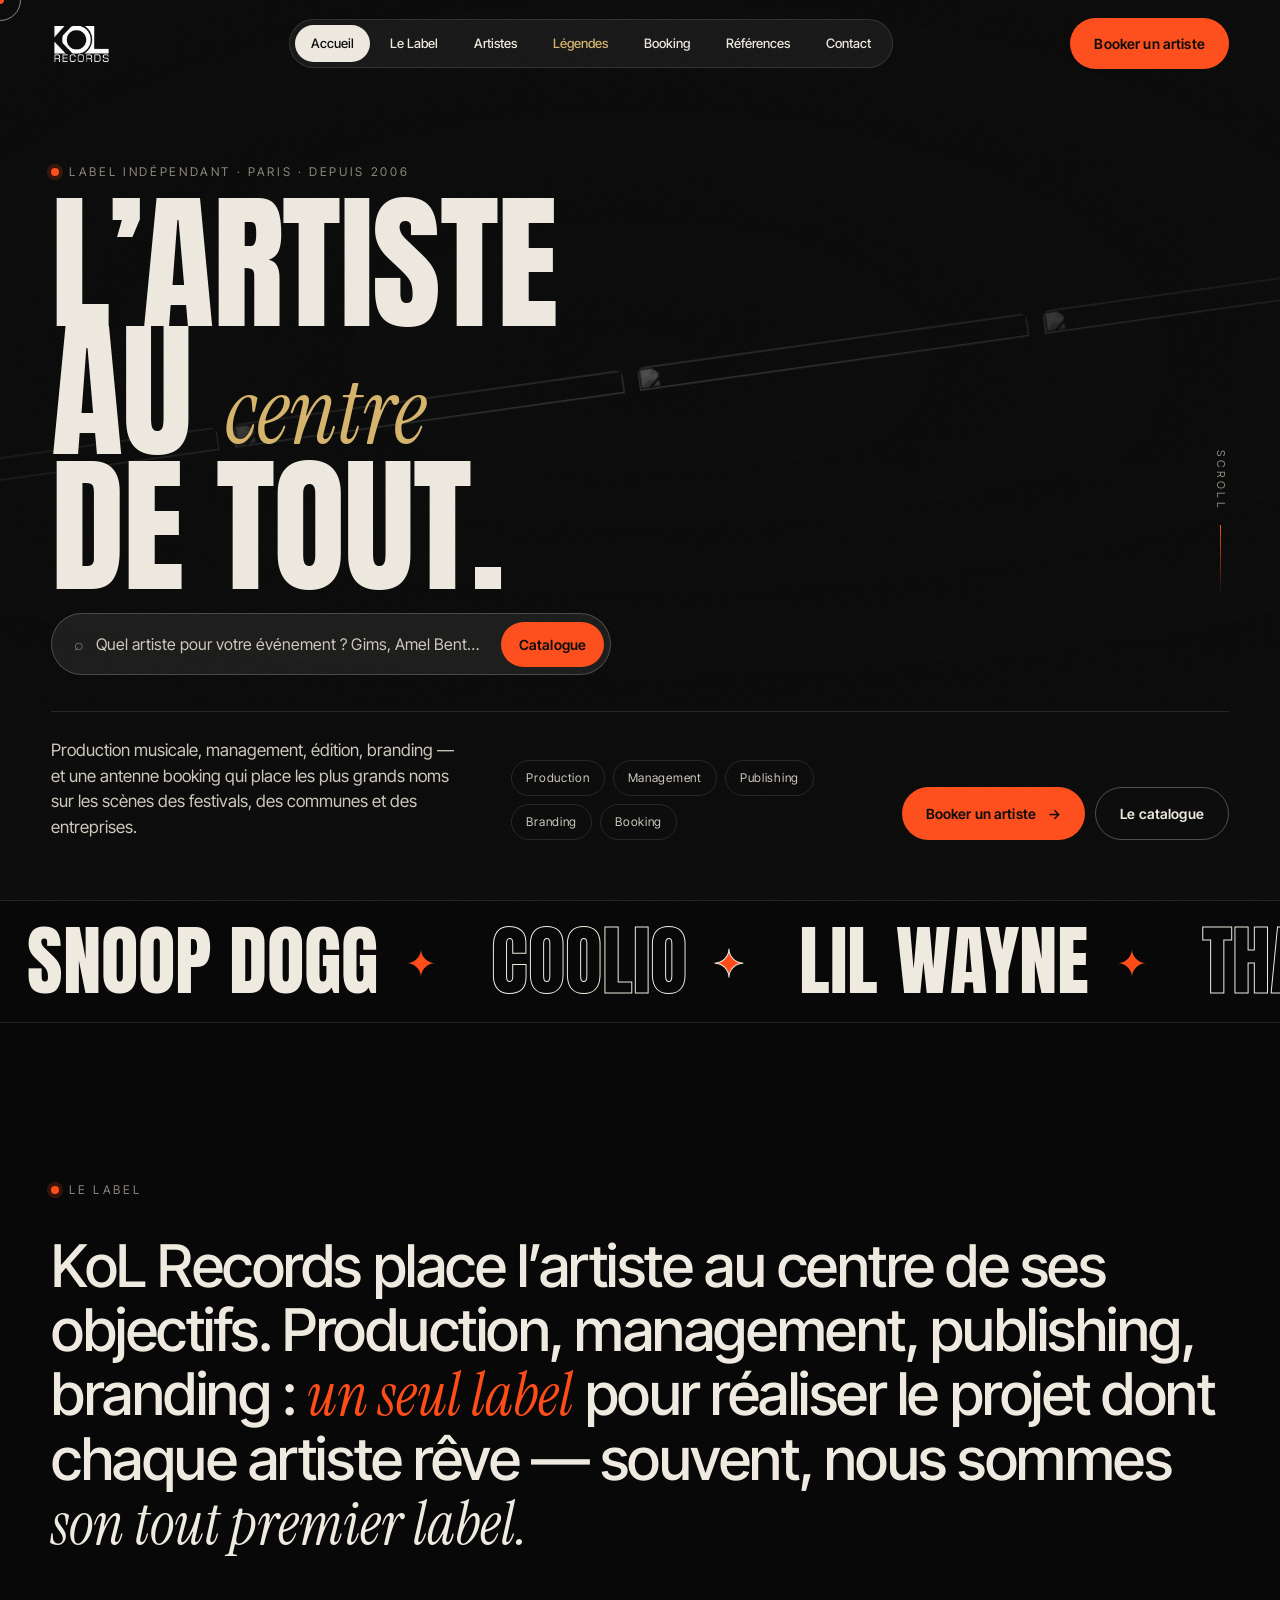
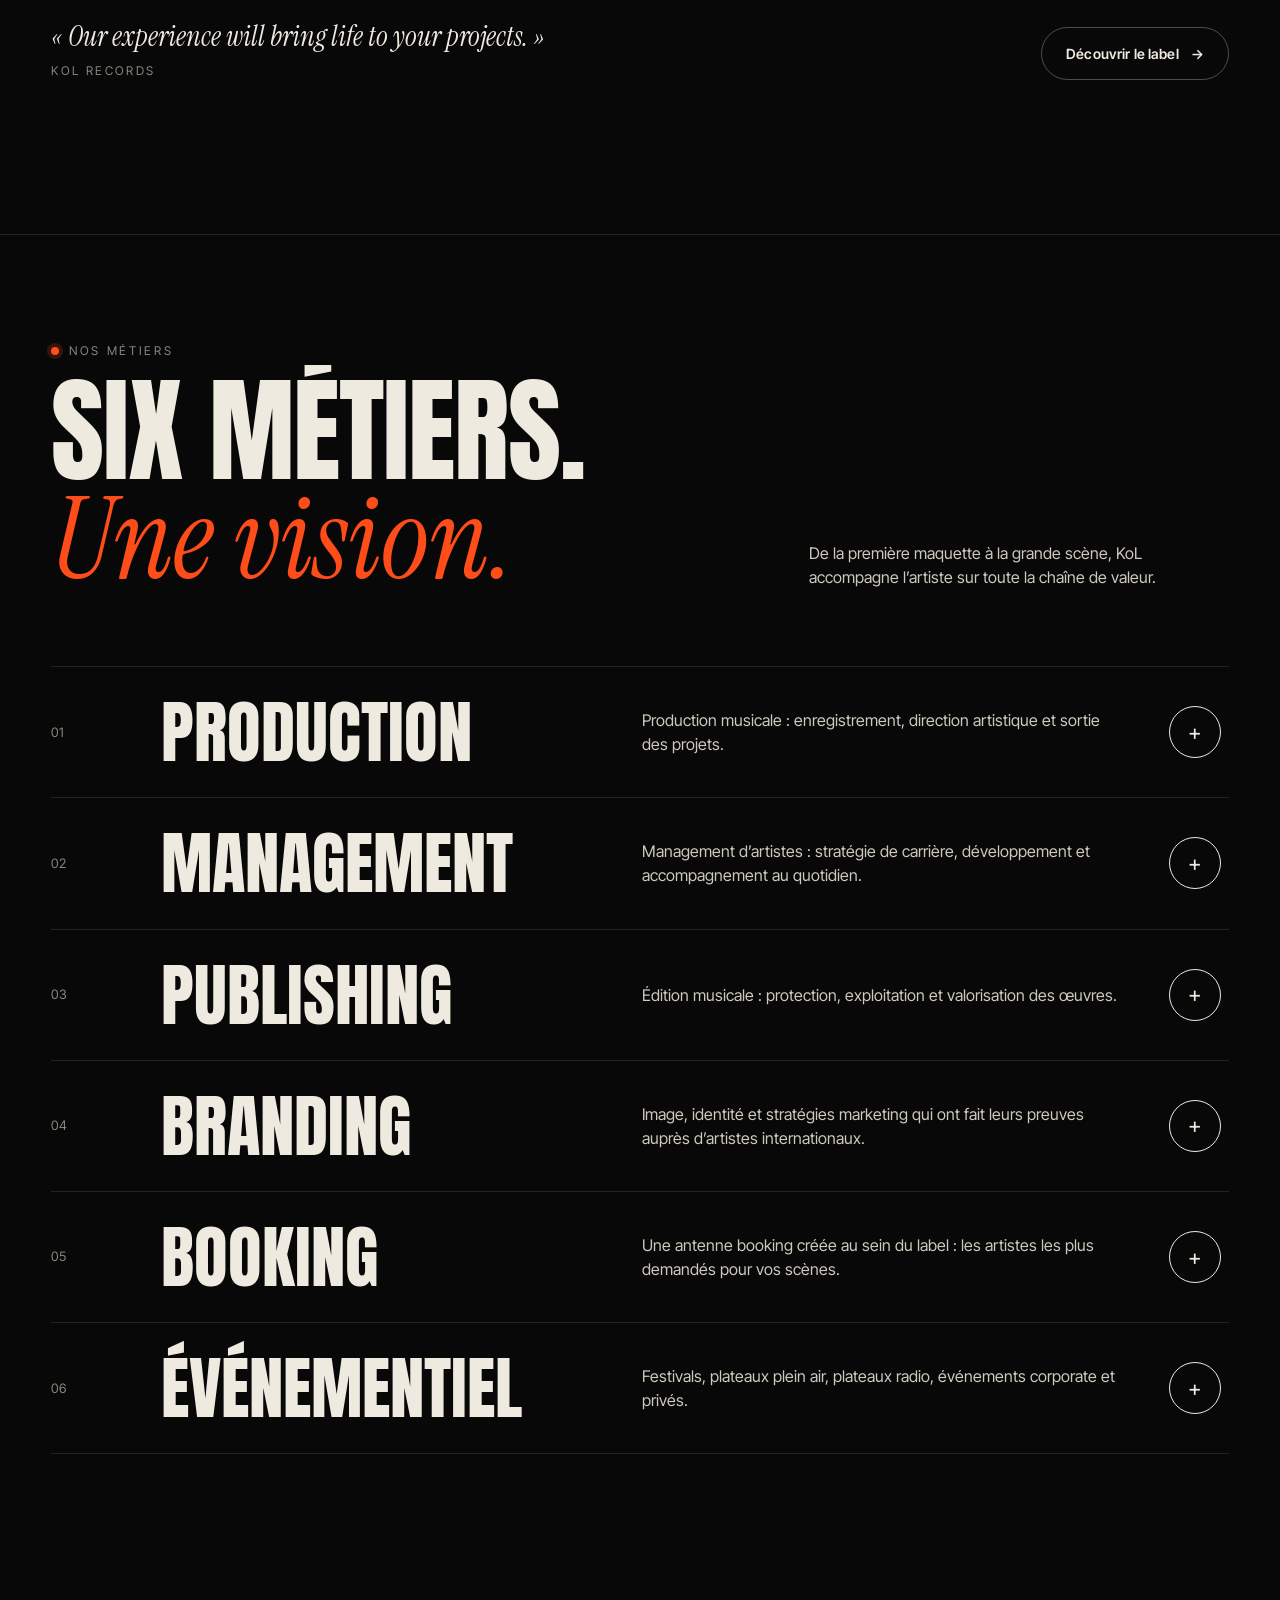
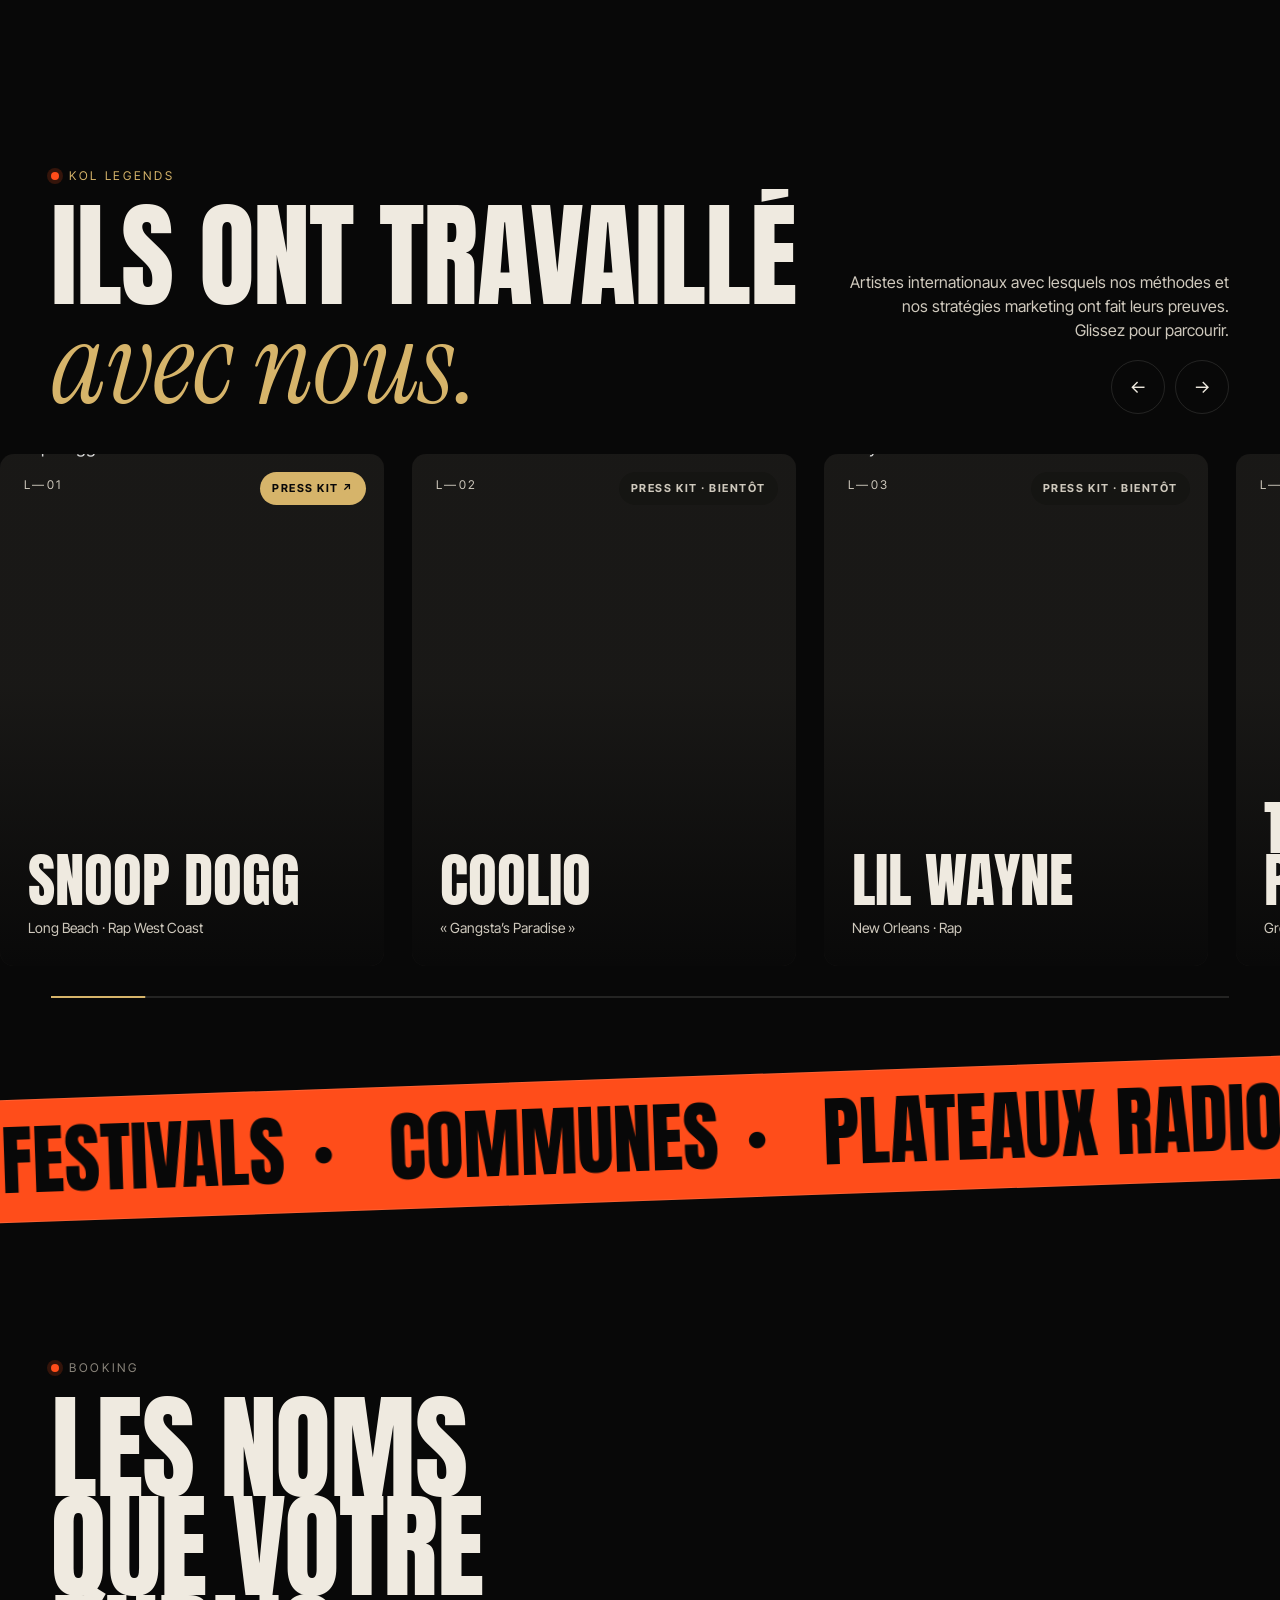
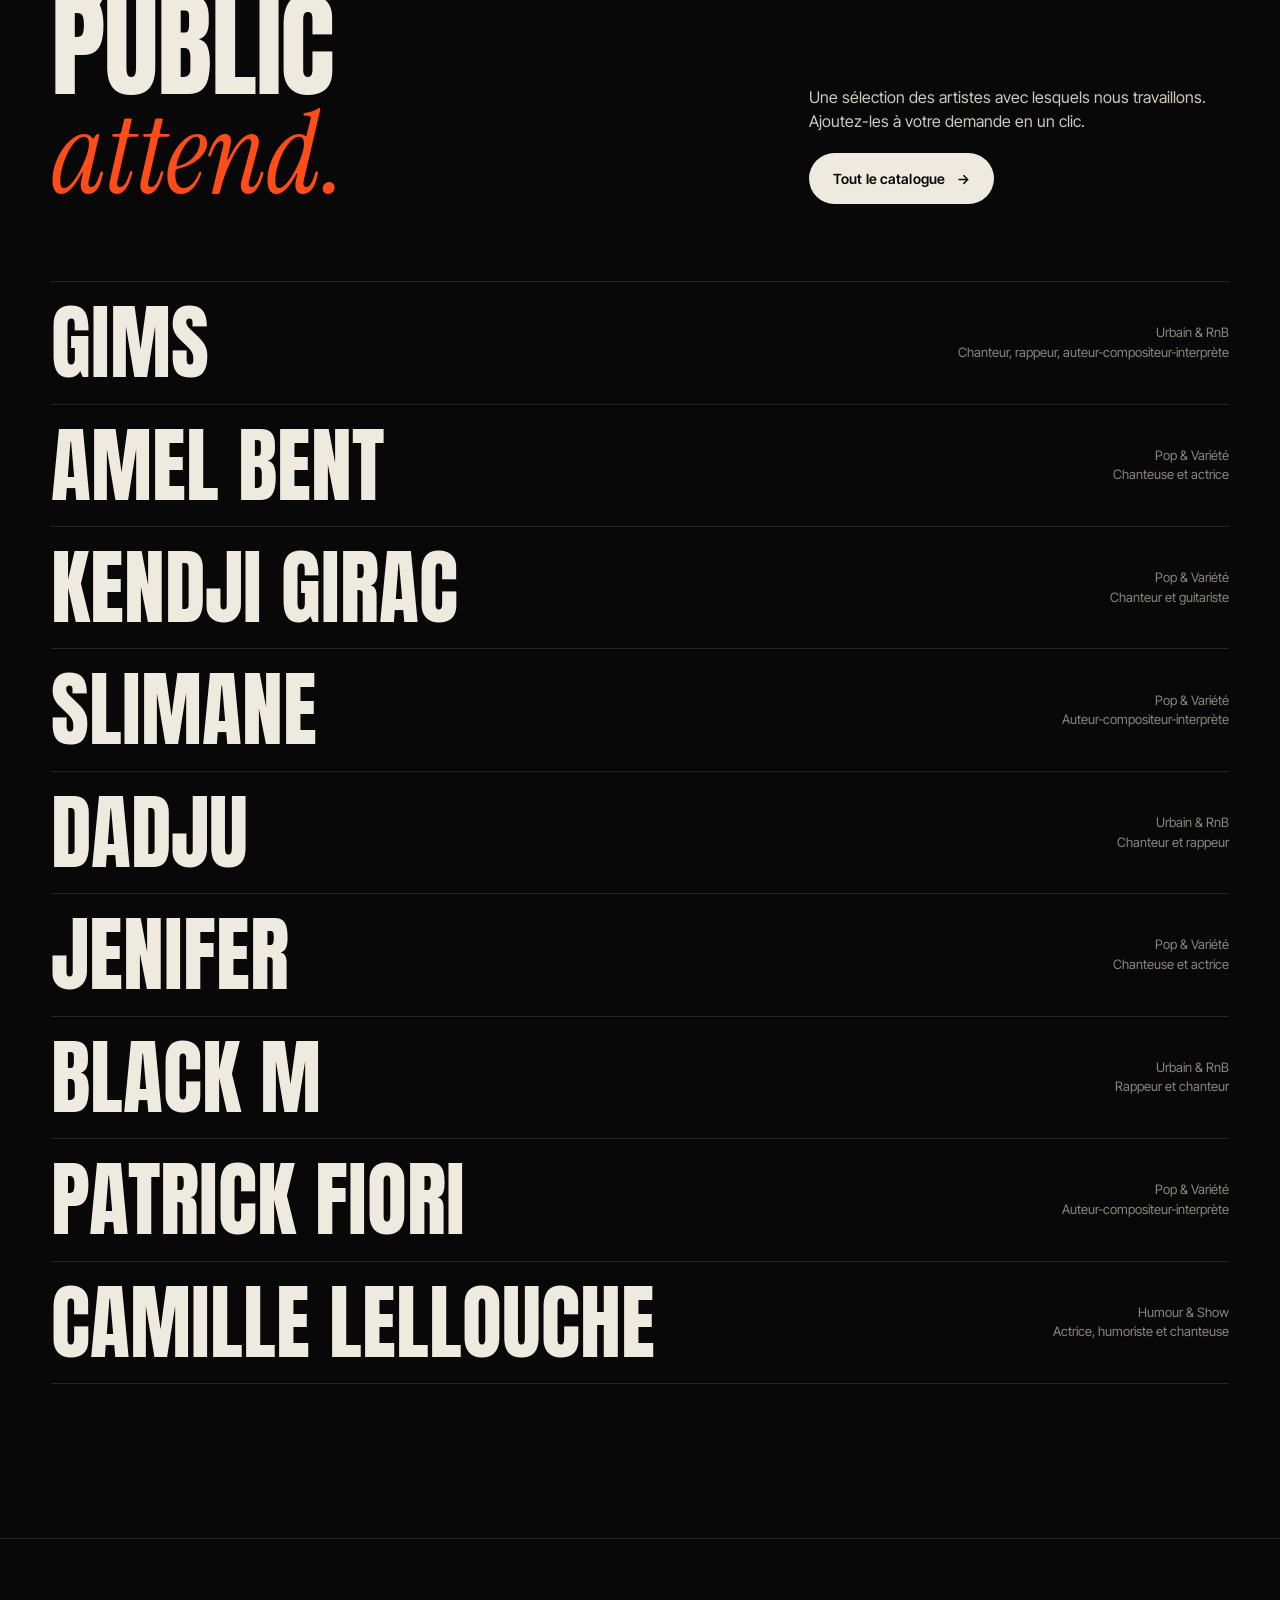
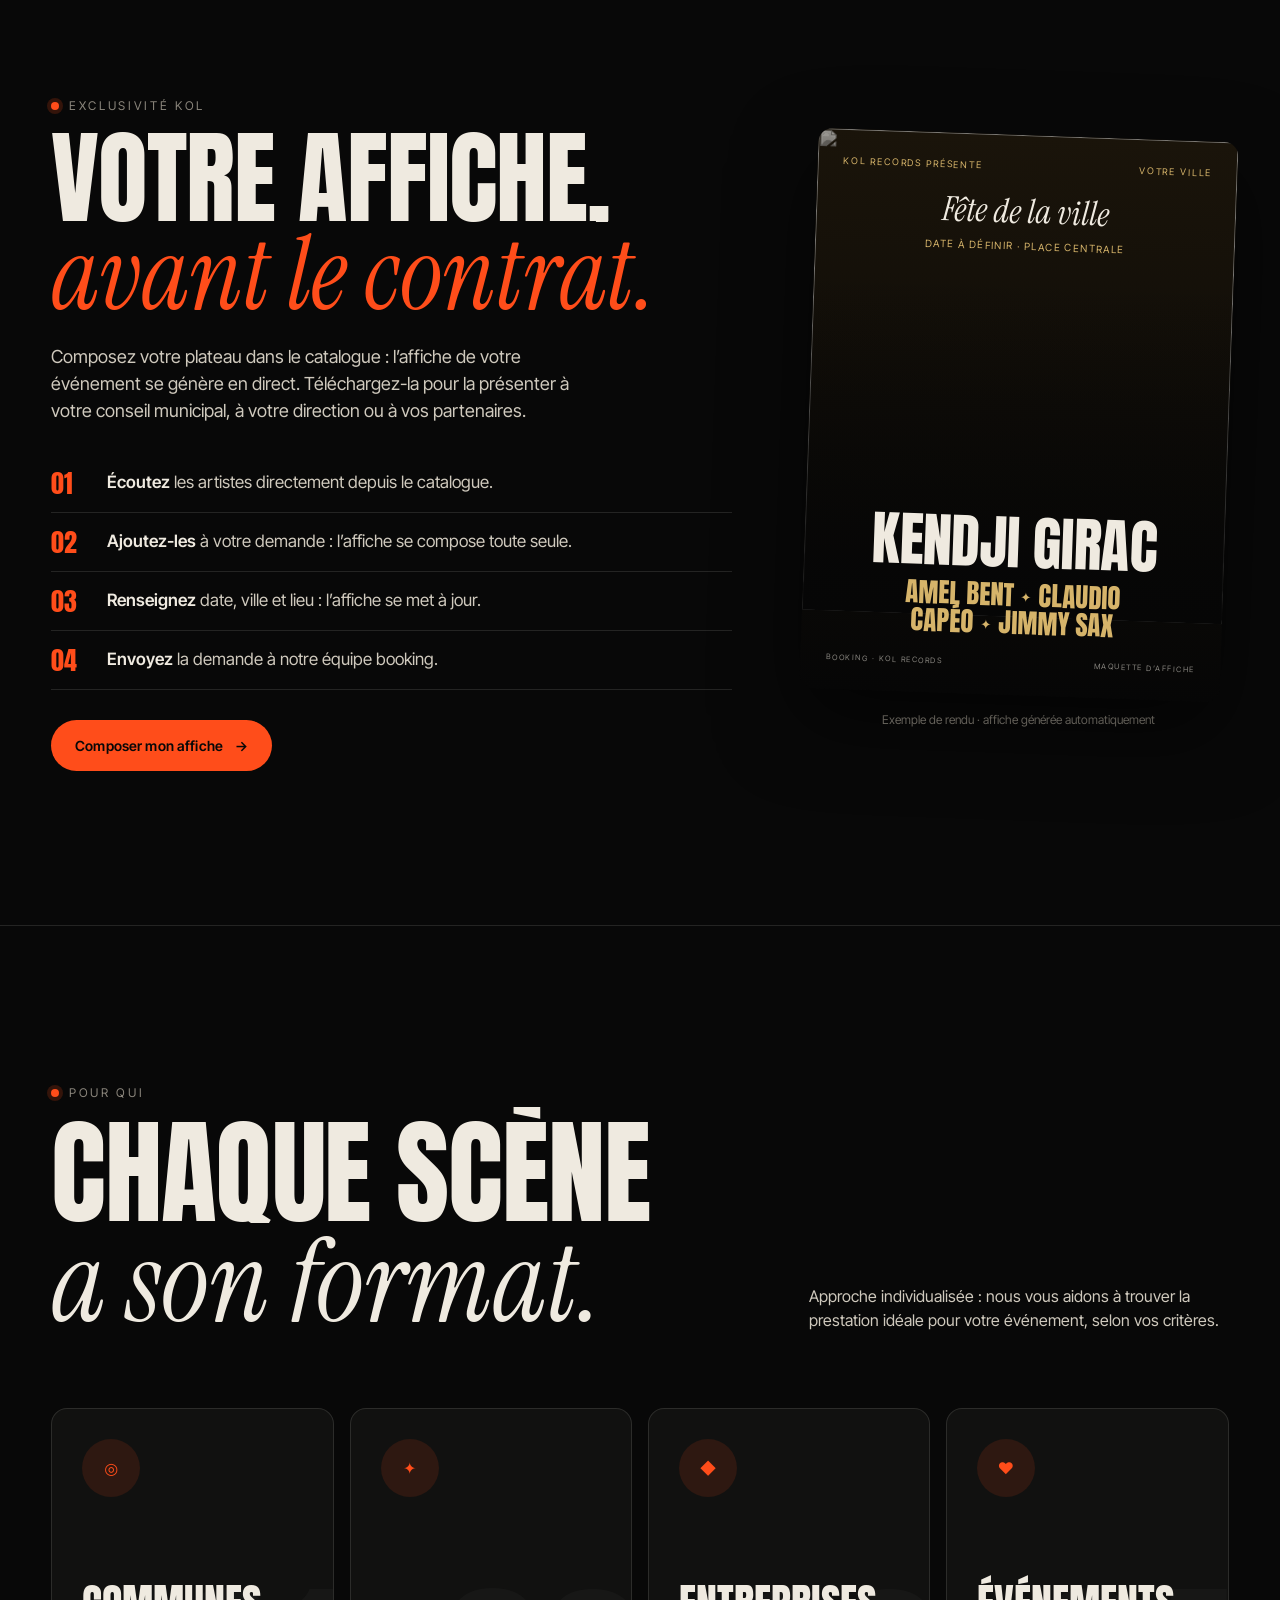
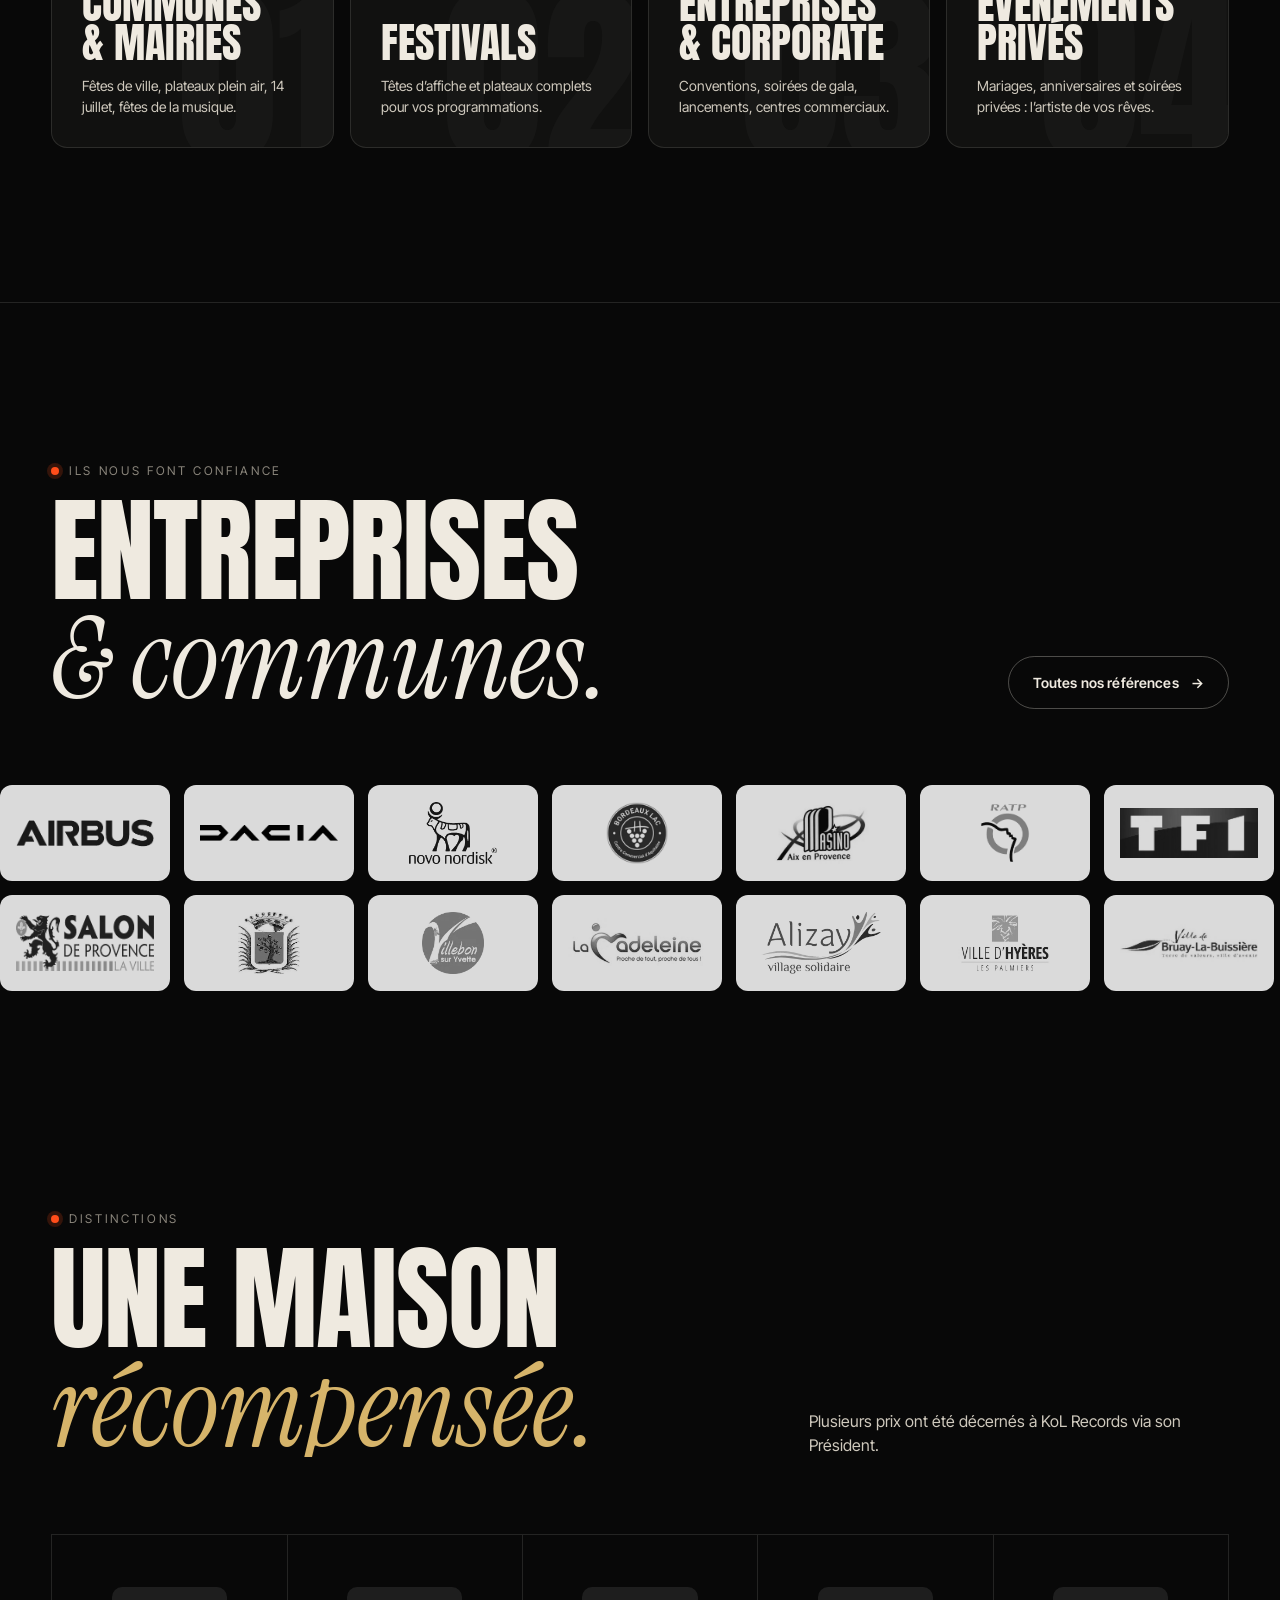
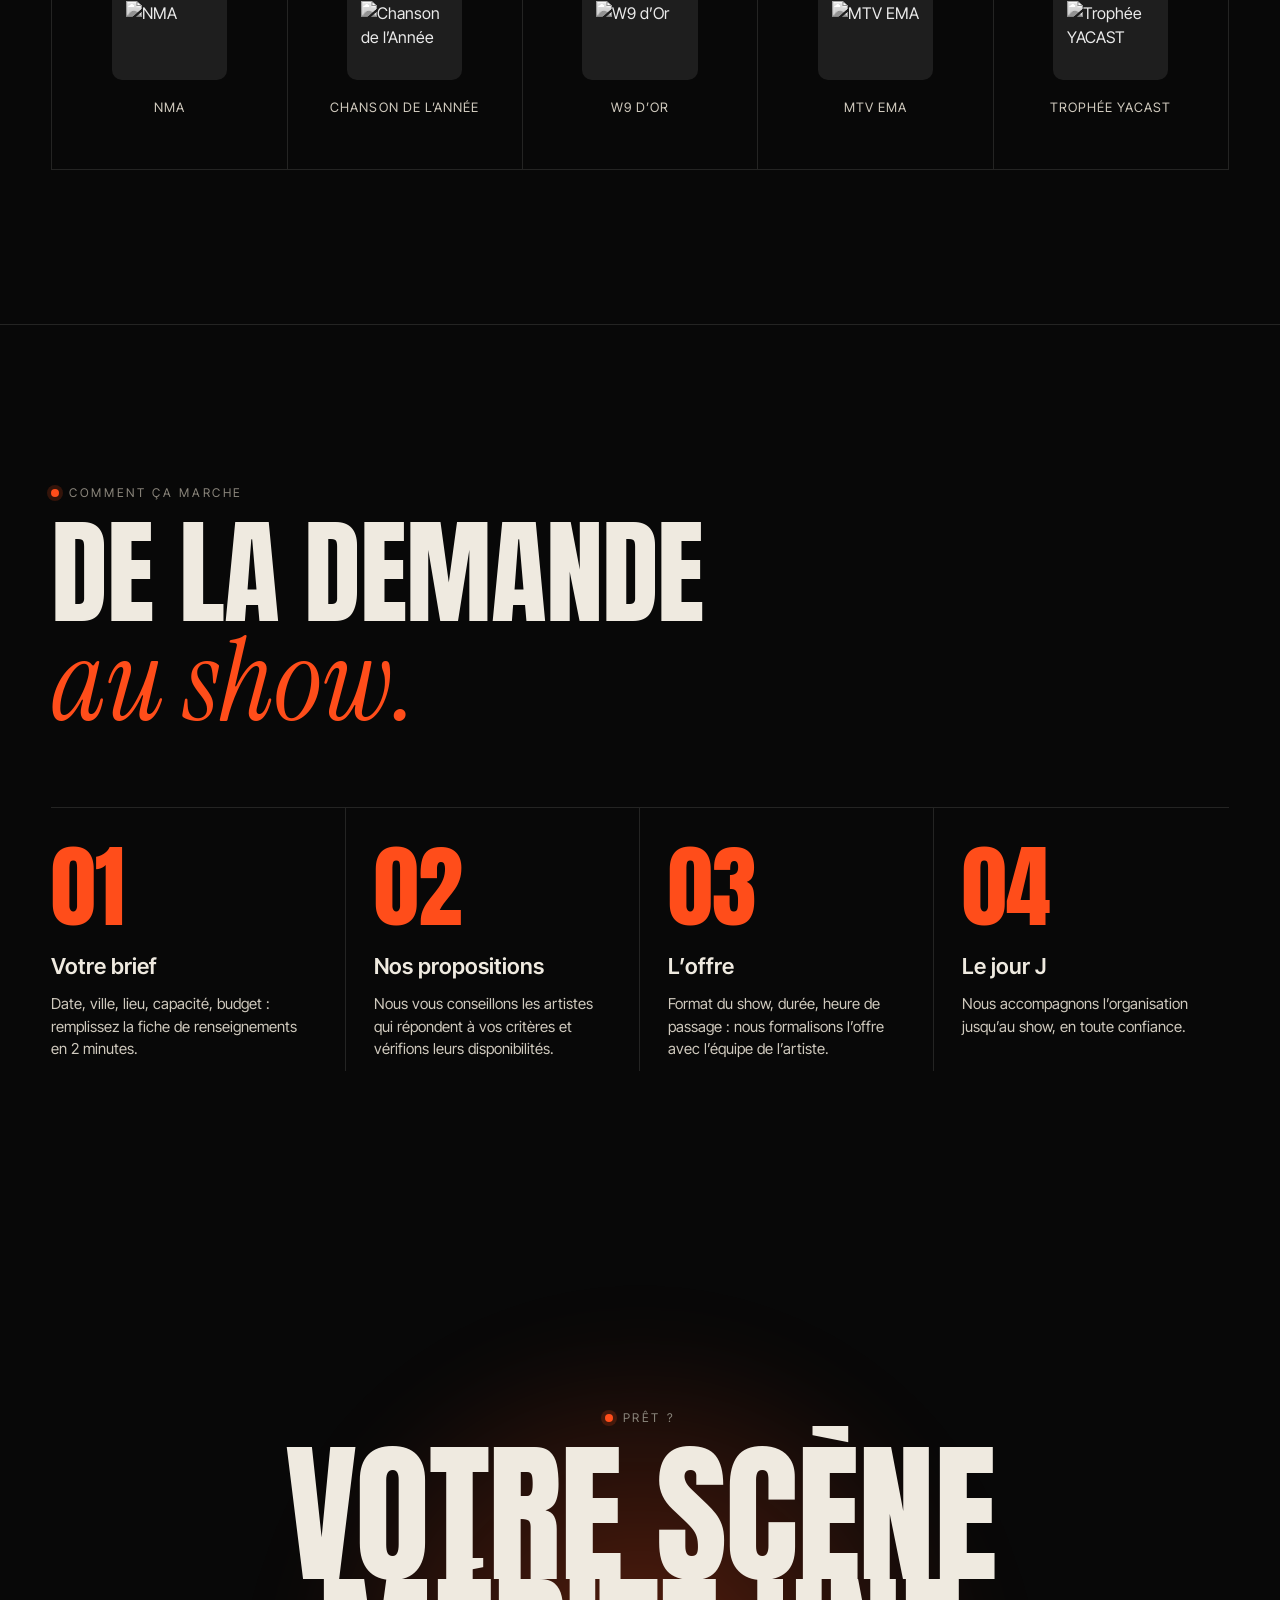
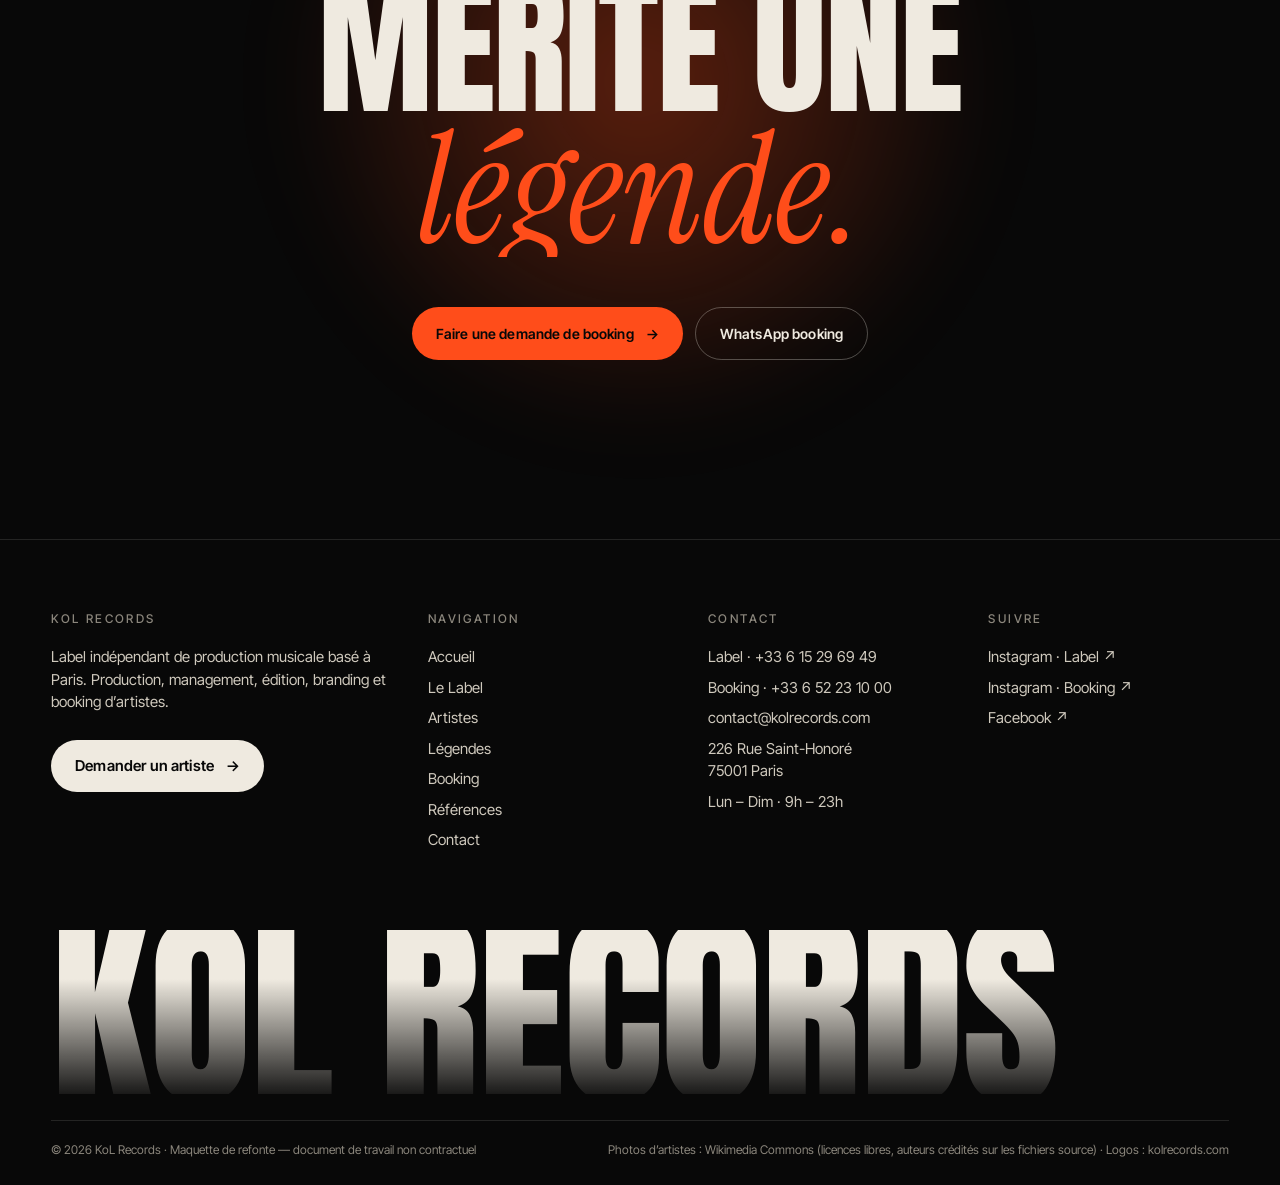
==== commit bb9ec2f7: "Fix barre de sélection" ====
--- a/index.html
+++ b/index.html
@@ -6,7 +6,7 @@
 <meta name="description" content="KoL Records, label indépendant parisien : production, management, édition, branding et booking d’artistes pour festivals, communes et entreprises.">
 <link rel="preconnect" href="https://fonts.googleapis.com"><link rel="preconnect" href="https://fonts.gstatic.com" crossorigin><link rel="preconnect" href="https://upload.wikimedia.org" crossorigin><link rel="preconnect" href="https://cdn.jsdelivr.net">
 <link rel="stylesheet" href="https://fonts.googleapis.com/css2?family=Anton&family=Instrument+Serif:ital@0;1&family=Inter+Tight:wght@400;500;600;700&display=swap">
-<link rel="stylesheet" href="style.css?v=20">
+<link rel="stylesheet" href="style.css?v=21">
 </head>
 <body data-page="home">
 
--- a/style.css
+++ b/style.css
@@ -546,3 +546,6 @@
 .drag-row .h-track{padding:0 var(--pad)}
 .logo-tile{background:#fff}
 .logo-tile img{width:auto;height:auto;max-width:100%;max-height:62px;object-fit:contain}
+
+.shortlist:not(.on){opacity:0;pointer-events:none}
+.shortlist{transition:transform .6s var(--ease),opacity .4s,bottom .6s var(--ease)}
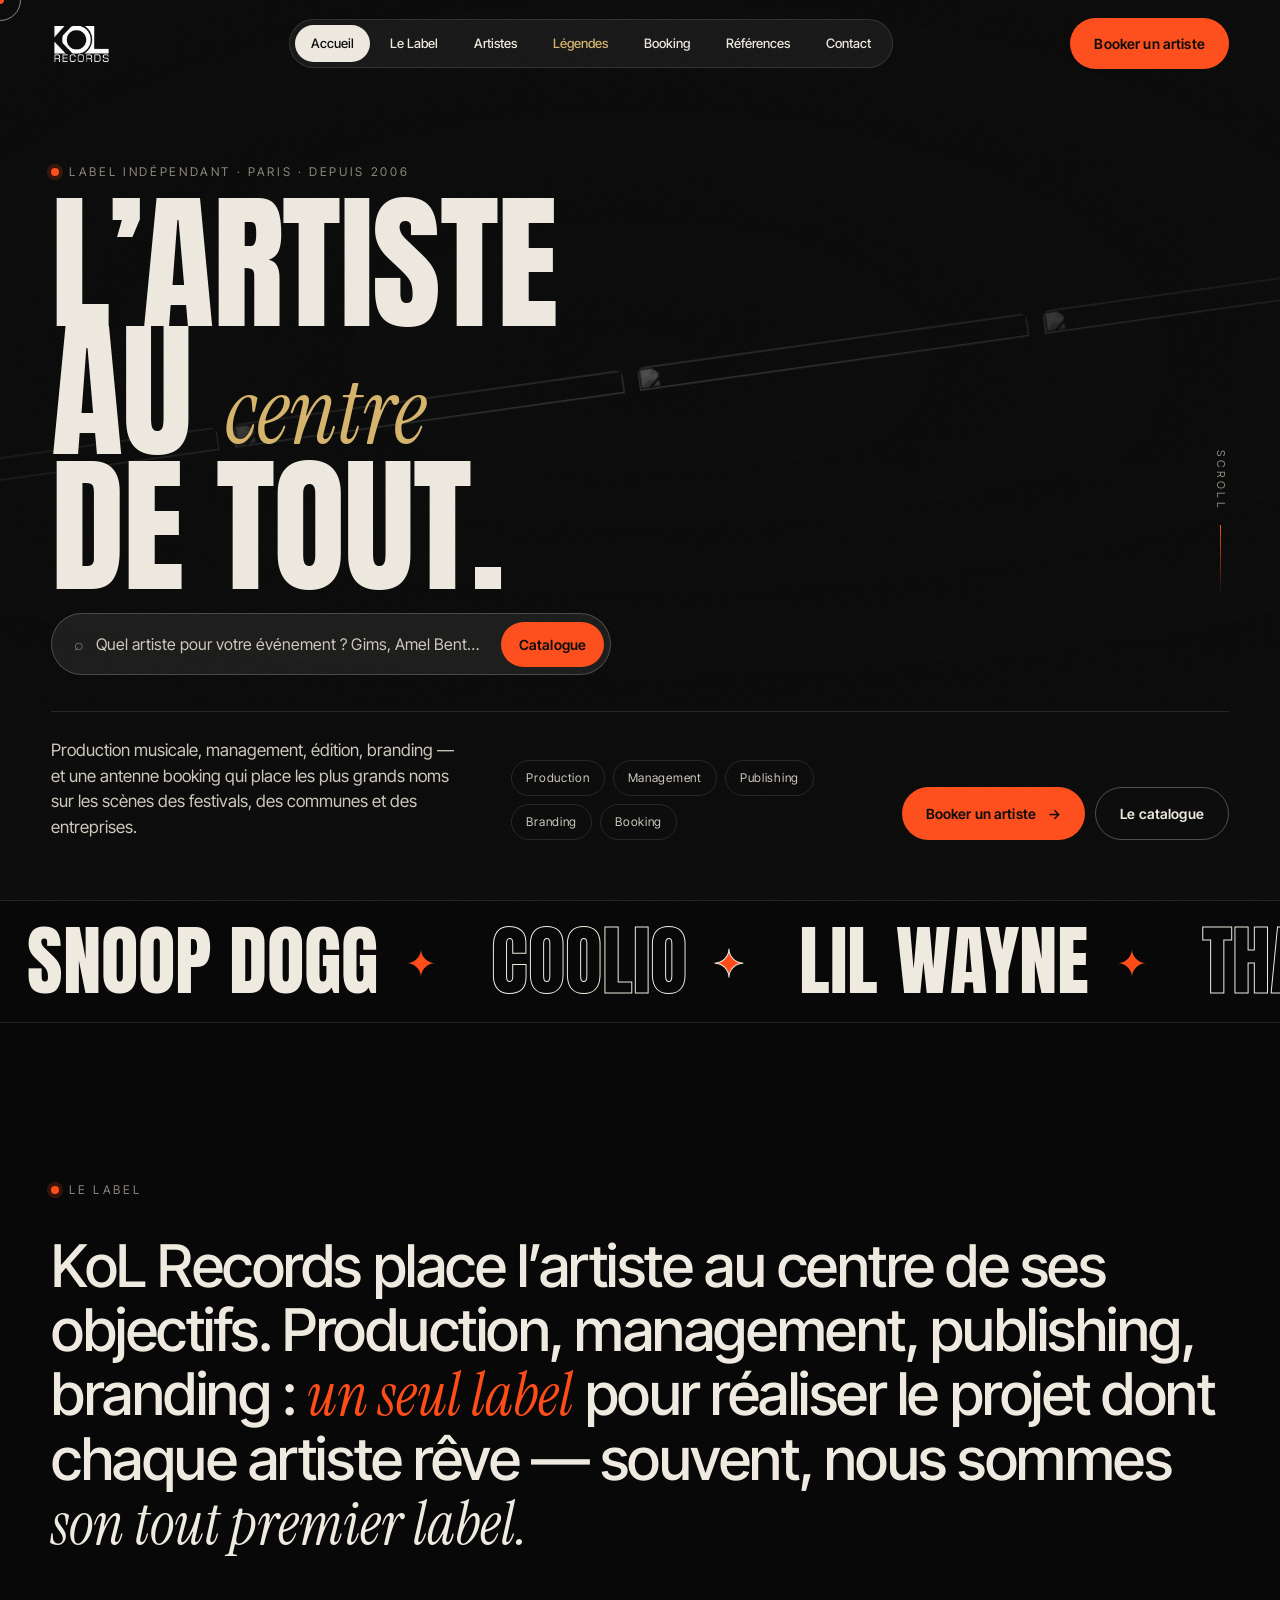
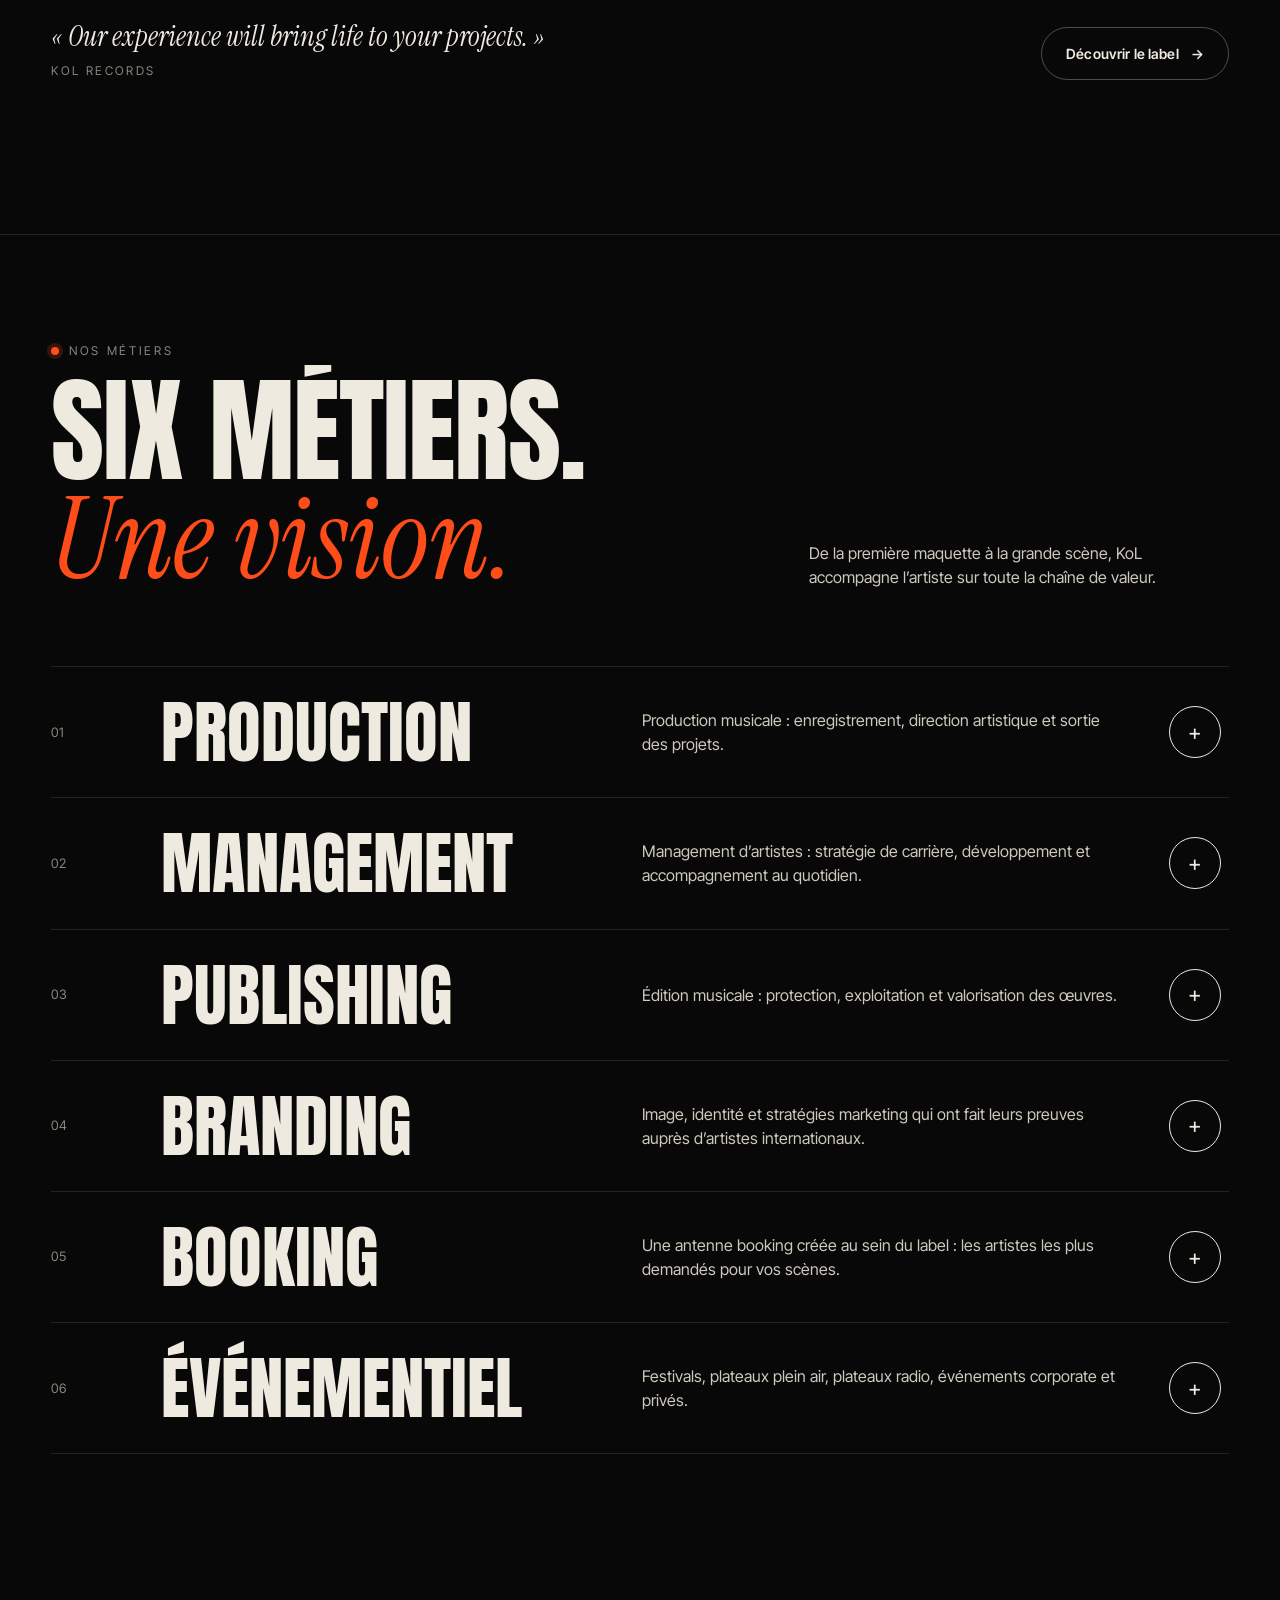
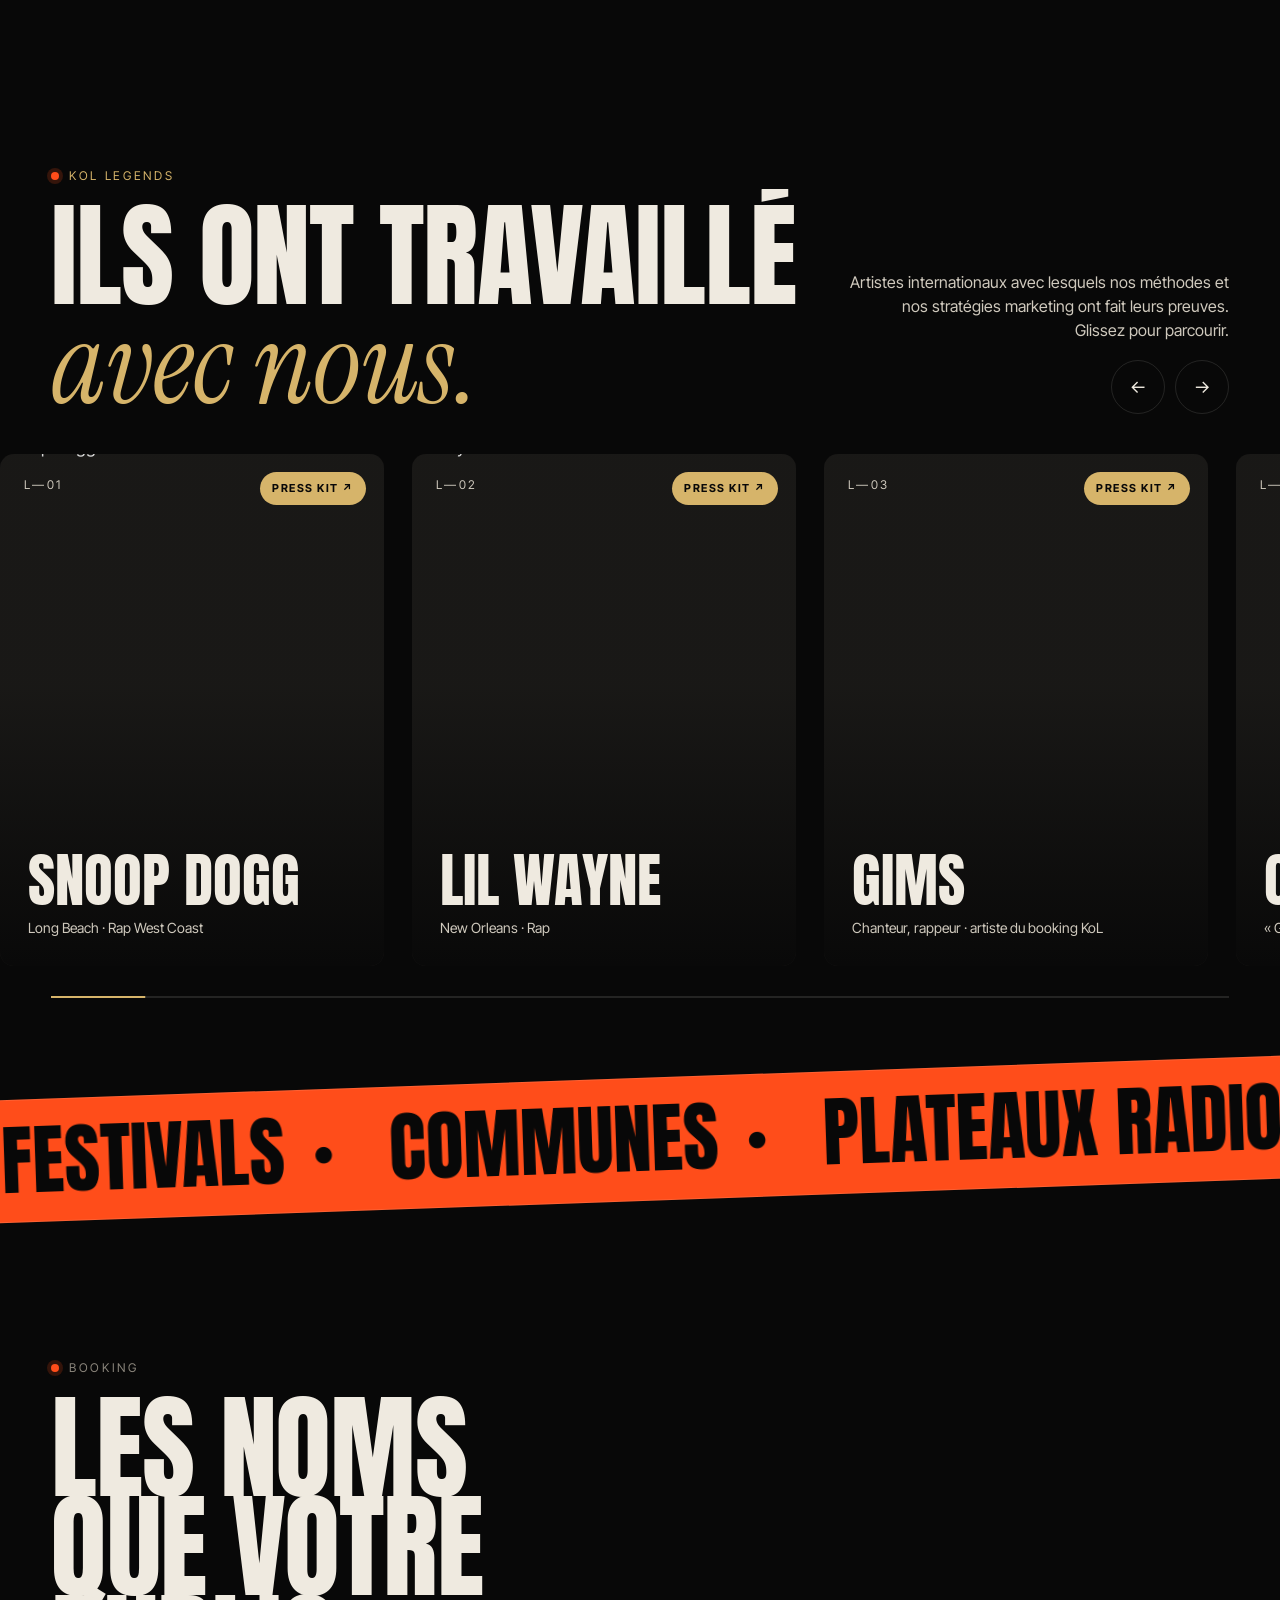
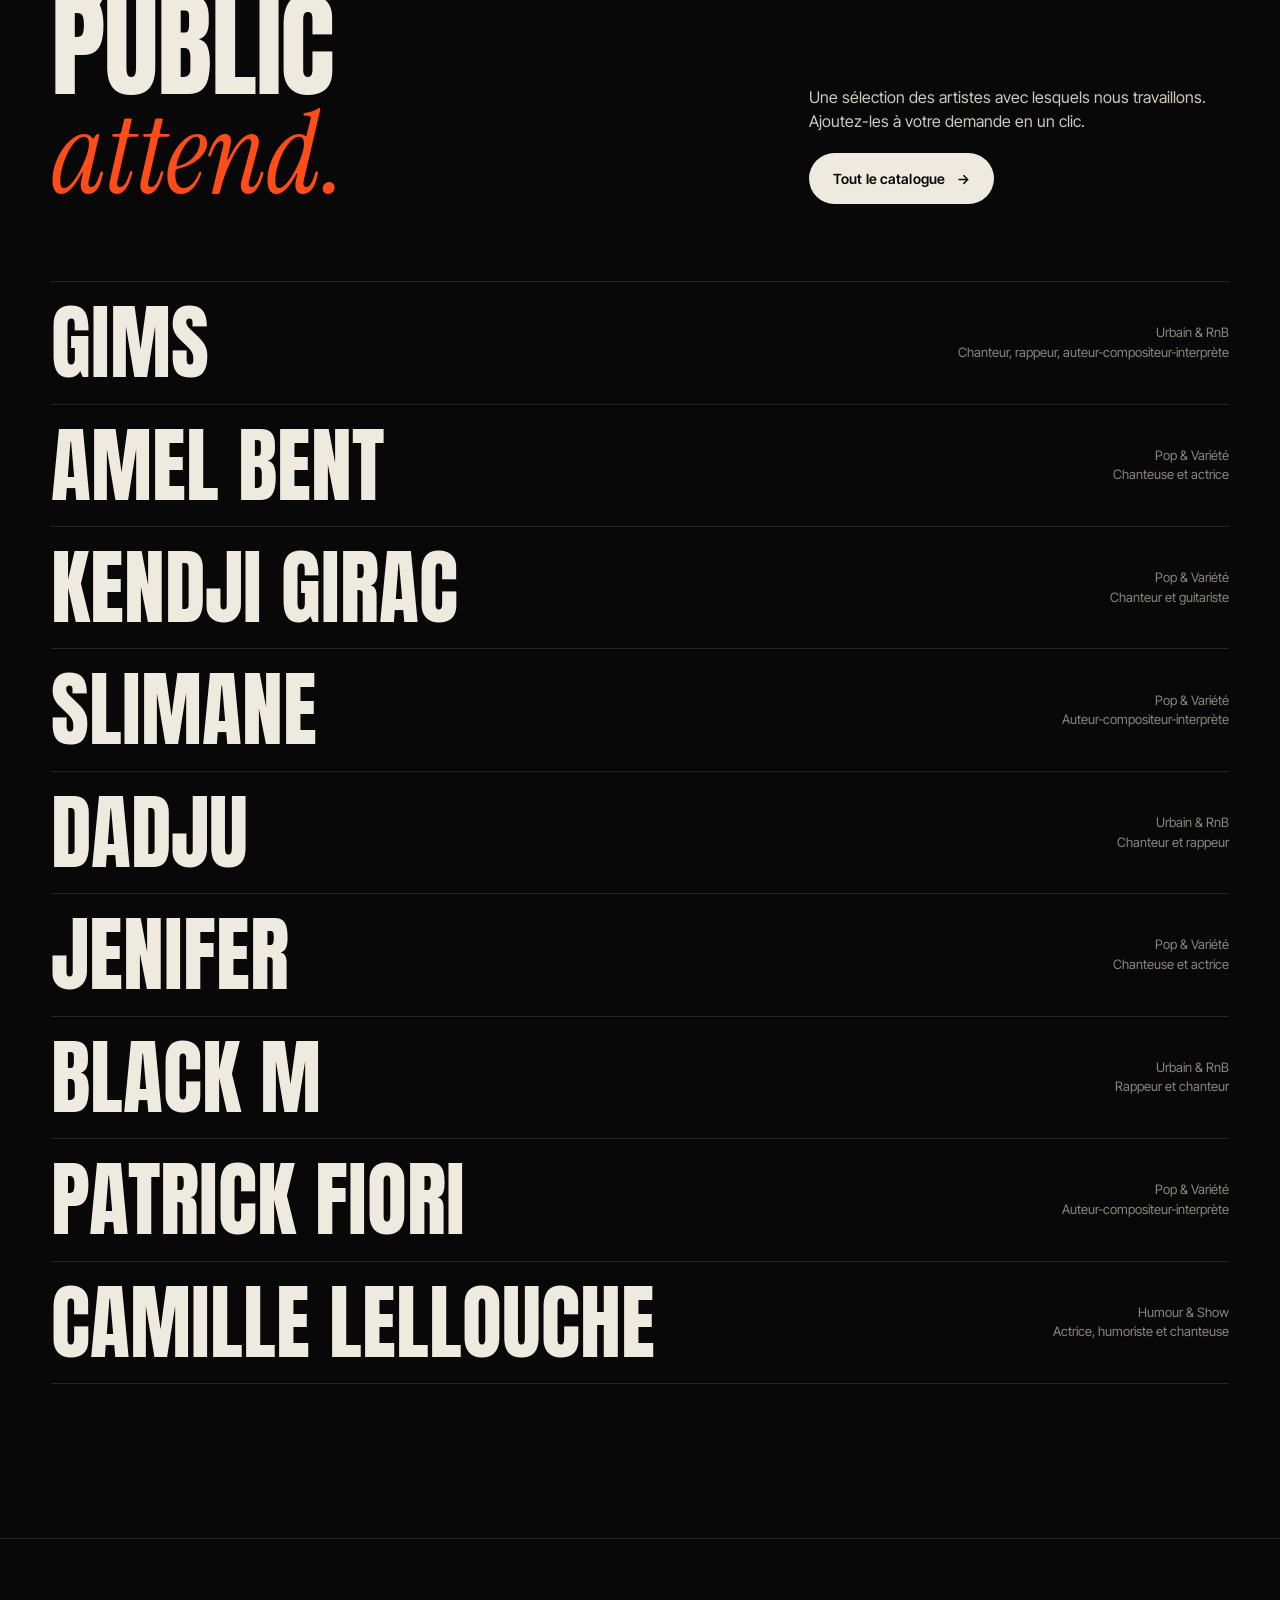
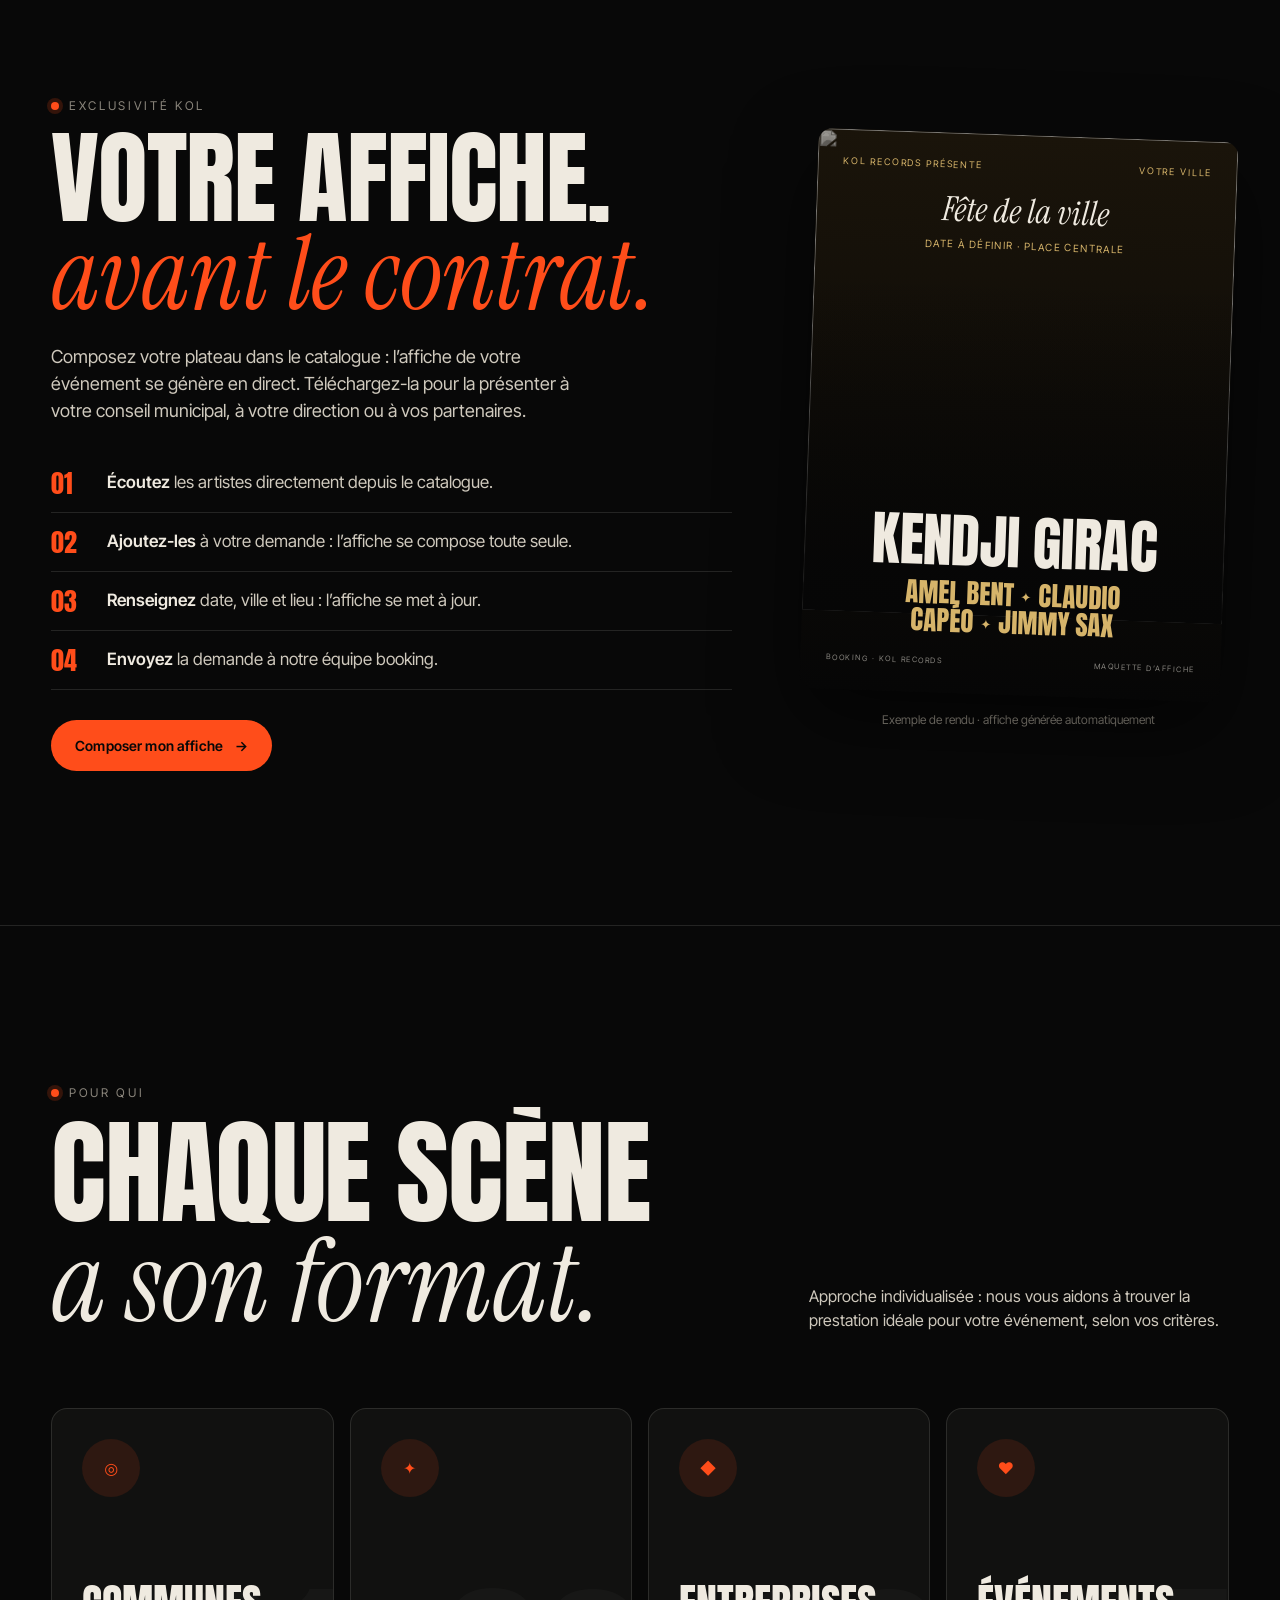
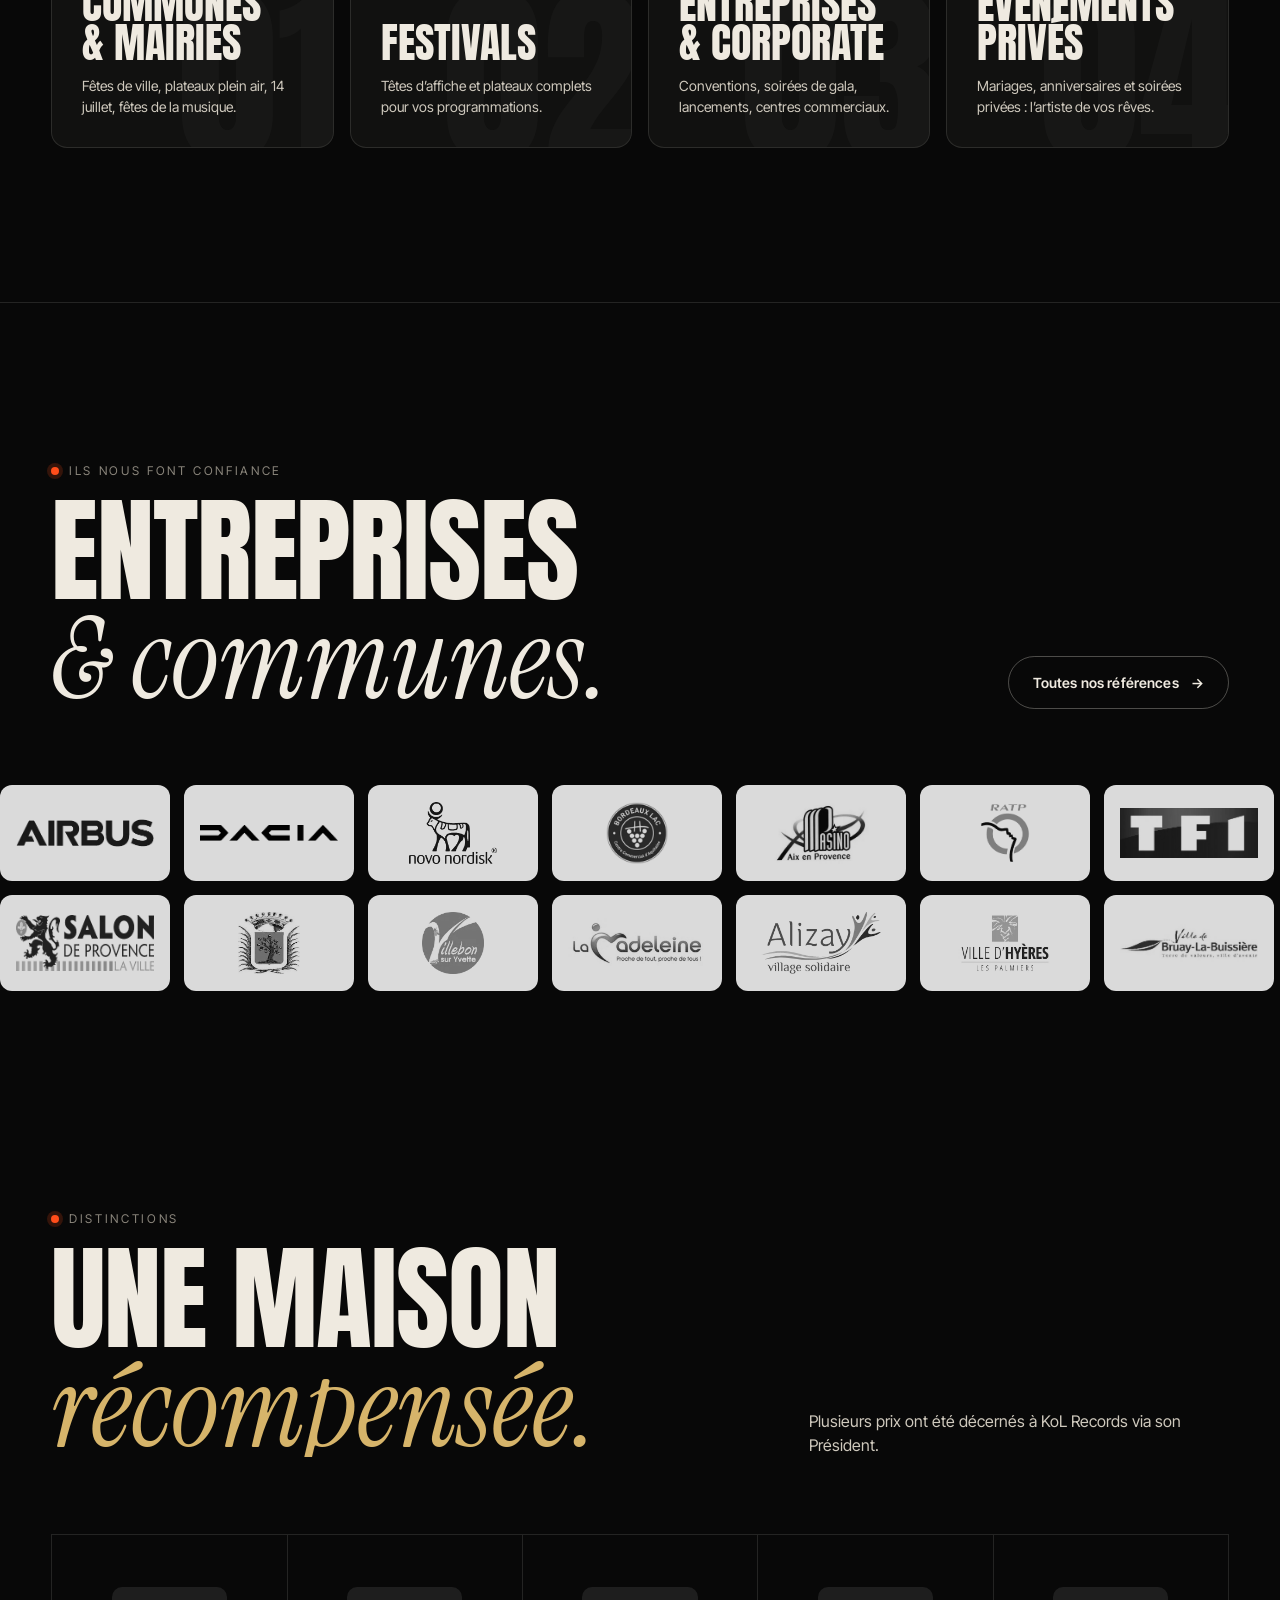
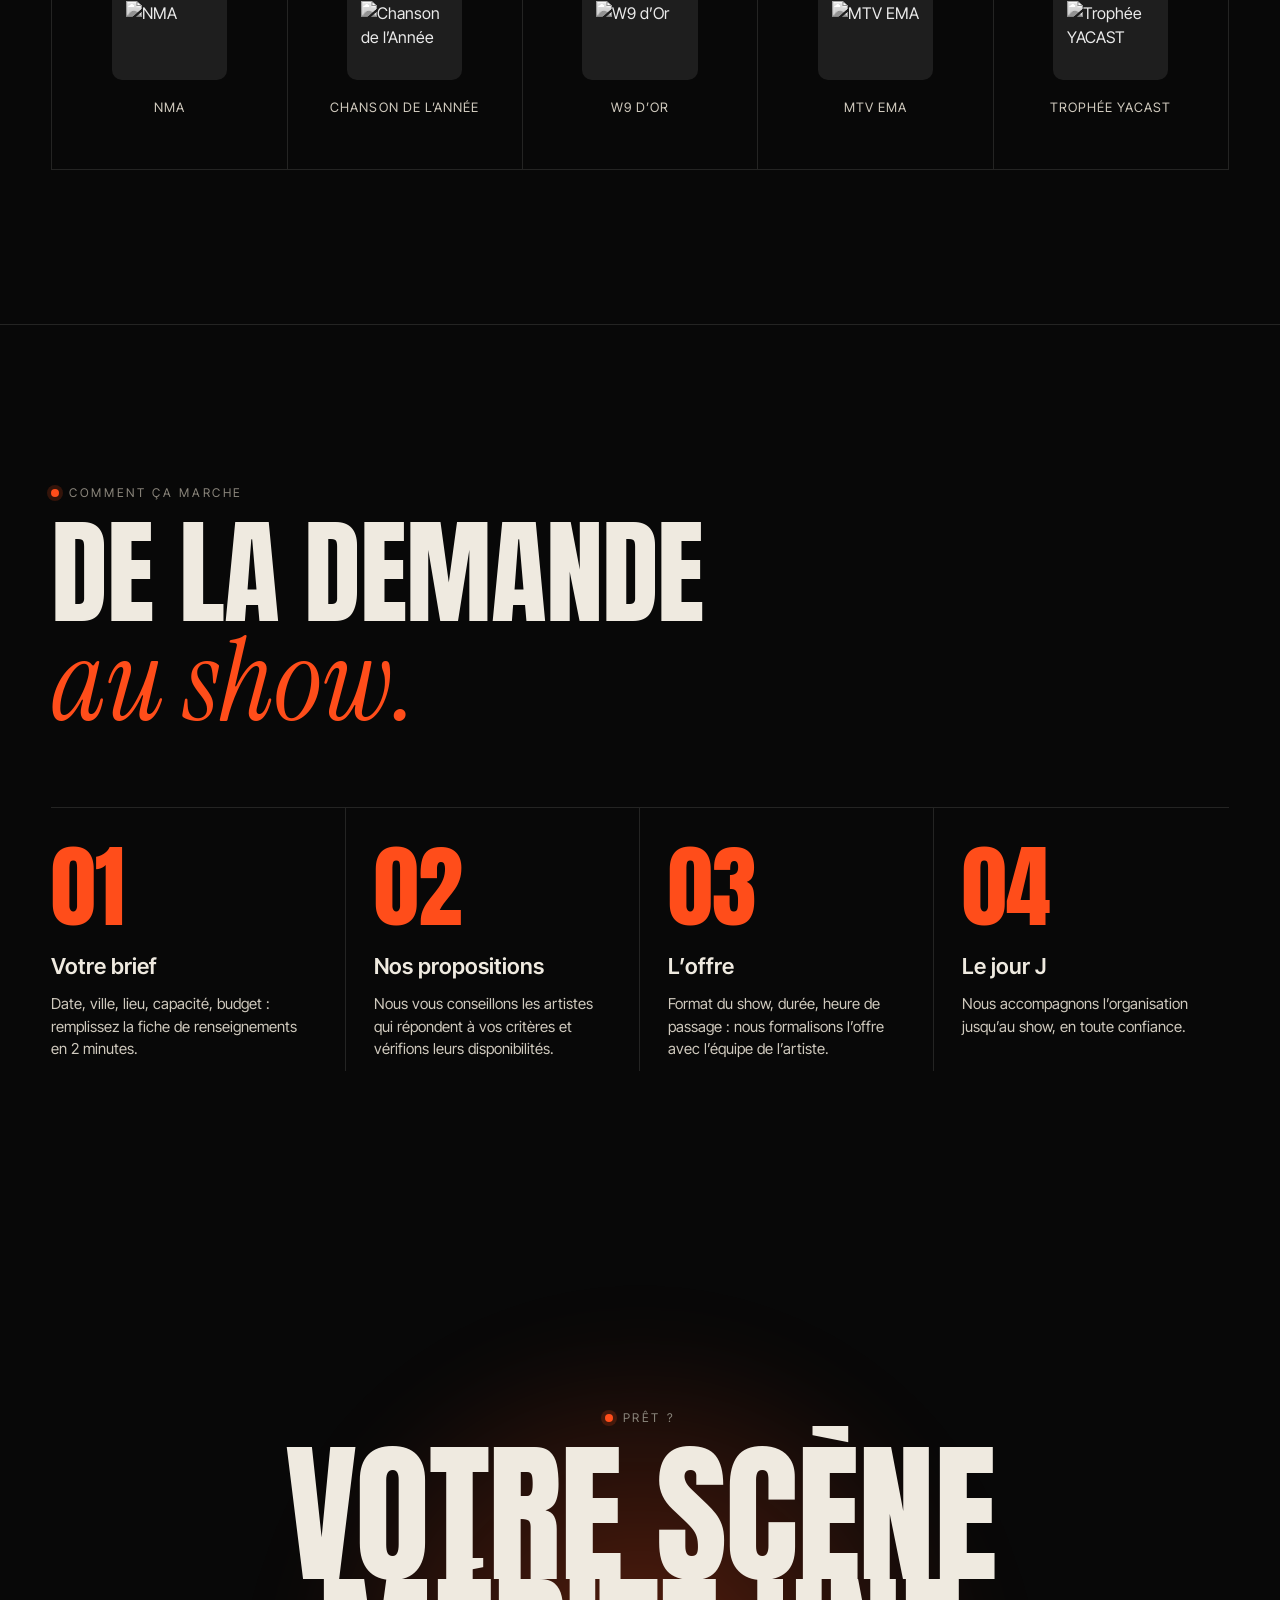
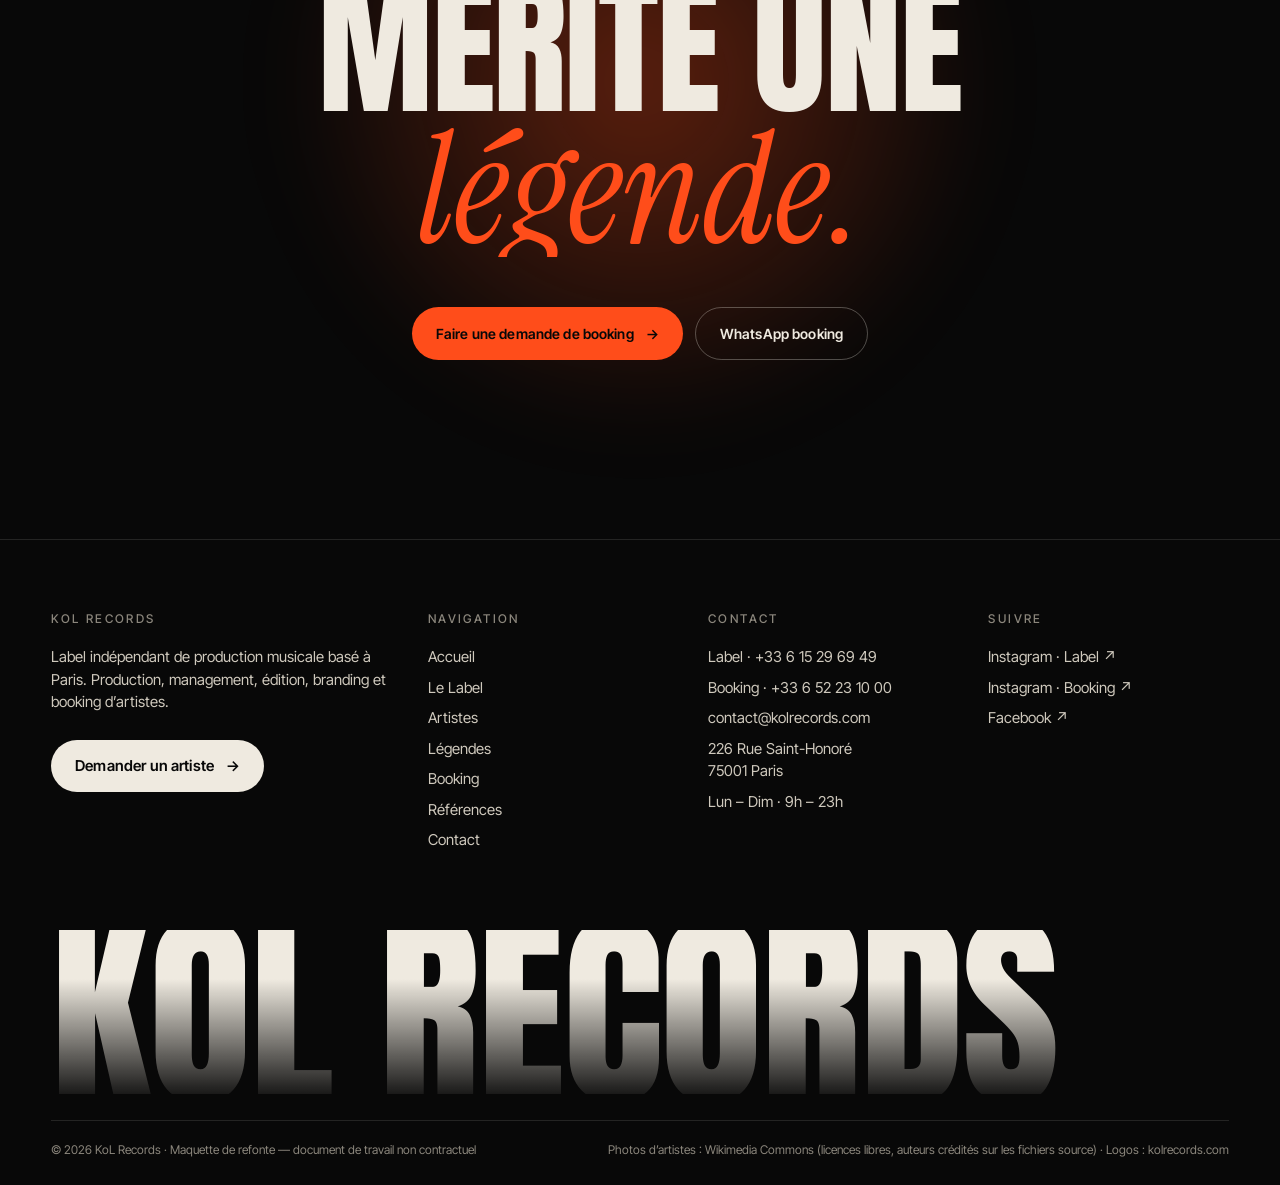
==== commit 0975c5a0: "Press kits Lil Wayne et Gims, photos de tous les artistes, fix légendes" ====
--- a/index.html
+++ b/index.html
@@ -6,7 +6,7 @@
 <meta name="description" content="KoL Records, label indépendant parisien : production, management, édition, branding et booking d’artistes pour festivals, communes et entreprises.">
 <link rel="preconnect" href="https://fonts.googleapis.com"><link rel="preconnect" href="https://fonts.gstatic.com" crossorigin><link rel="preconnect" href="https://upload.wikimedia.org" crossorigin><link rel="preconnect" href="https://cdn.jsdelivr.net">
 <link rel="stylesheet" href="https://fonts.googleapis.com/css2?family=Anton&family=Instrument+Serif:ital@0;1&family=Inter+Tight:wght@400;500;600;700&display=swap">
-<link rel="stylesheet" href="style.css?v=21">
+<link rel="stylesheet" href="style.css?v=31">
 </head>
 <body data-page="home">
 
@@ -175,8 +175,8 @@
 <script src="https://cdn.jsdelivr.net/npm/gsap@3.12.5/dist/gsap.min.js"></script>
 <script src="https://cdn.jsdelivr.net/npm/gsap@3.12.5/dist/ScrollTrigger.min.js"></script>
 <script src="https://cdn.jsdelivr.net/npm/lenis@1.1.13/dist/lenis.min.js"></script>
-<script src="data.js?v=20"></script>
-<script src="poster.js?v=20"></script>
+<script src="data.js?v=31"></script>
+<script src="poster.js?v=31"></script>
 <script>
 (function(){
   const K = window.KOL;
@@ -217,7 +217,7 @@
   document.getElementById('awards').innerHTML = K.awards.map(a=>`<div class="award"><div class="lg"><img src="${a.img}" alt="${a.n}"></div><span>${a.n}</span></div>`).join('');
 })();
 </script>
-<script src="main.js?v=20"></script>
+<script src="main.js?v=31"></script>
 <script>
 document.addEventListener('DOMContentLoaded',()=>{
   const K=window.KOL, all=[...K.roster,...K.legends.map(l=>({...l,cat:'legend'}))];
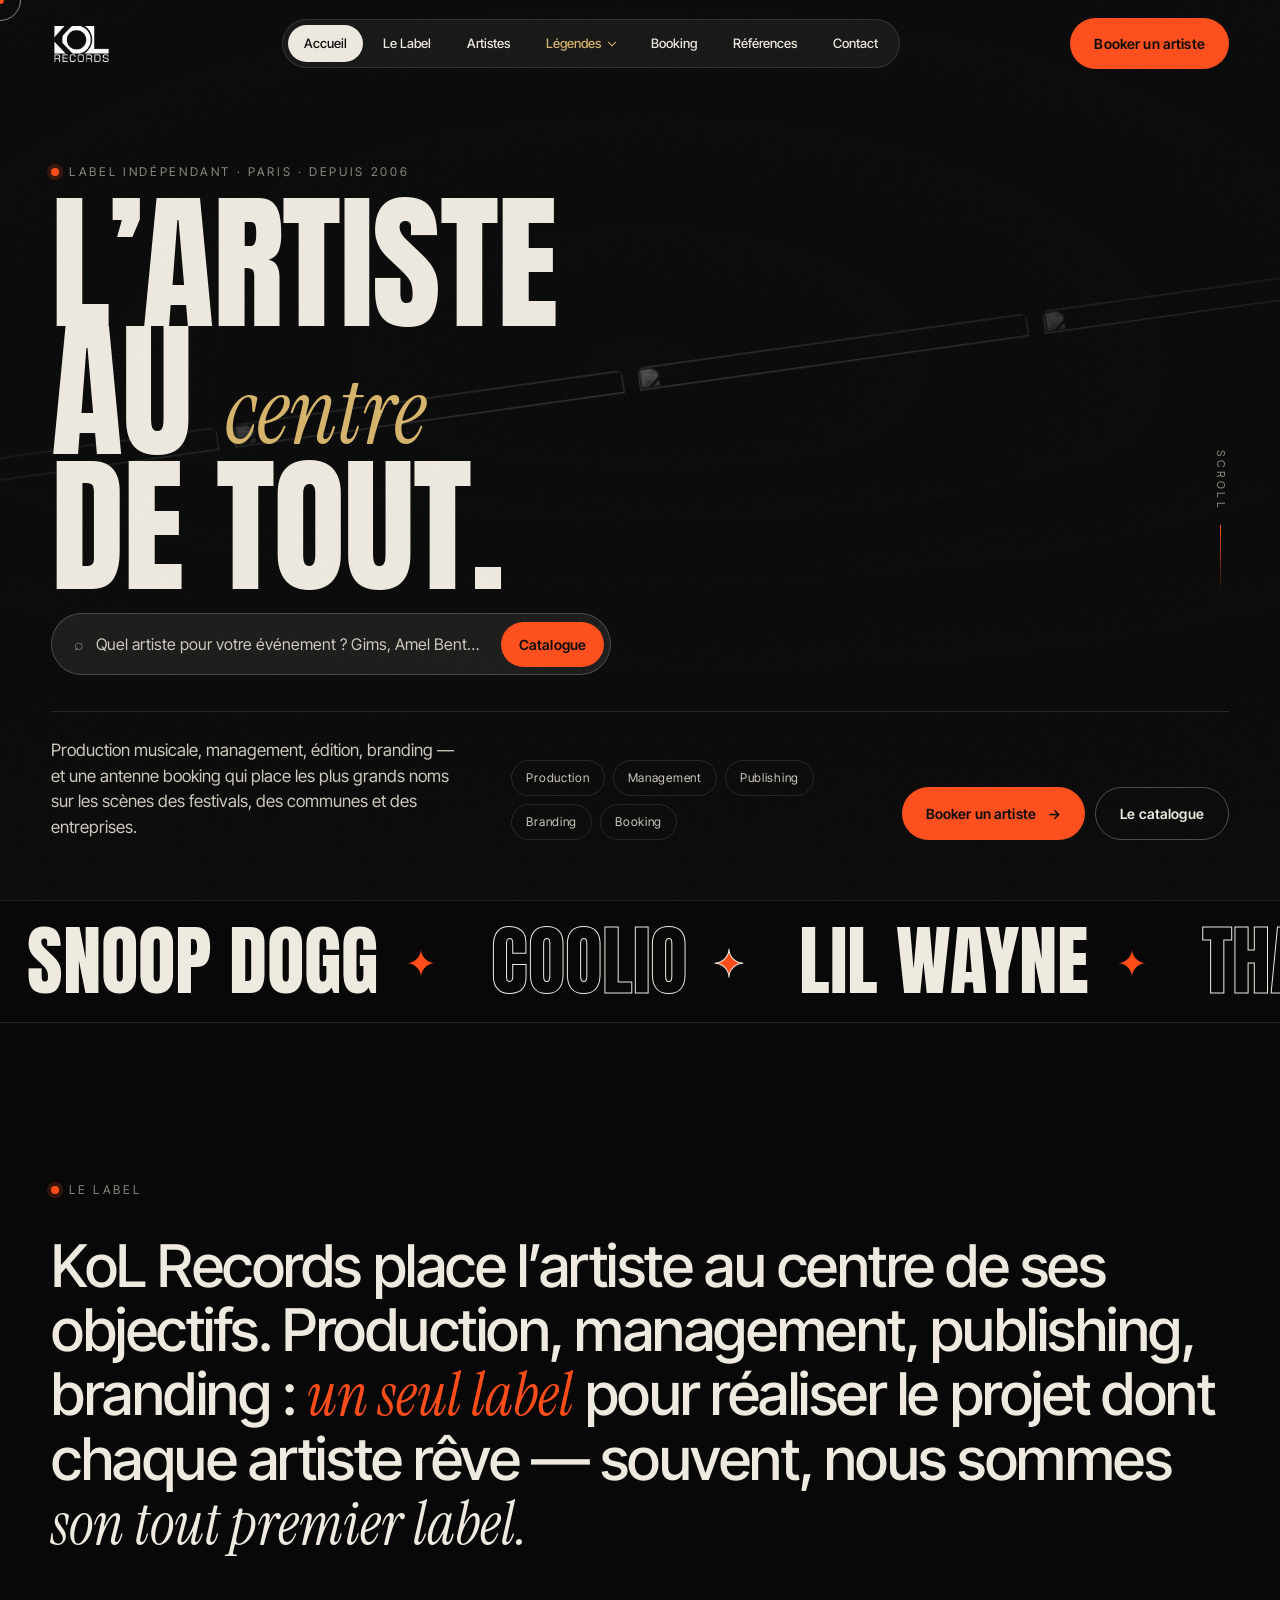
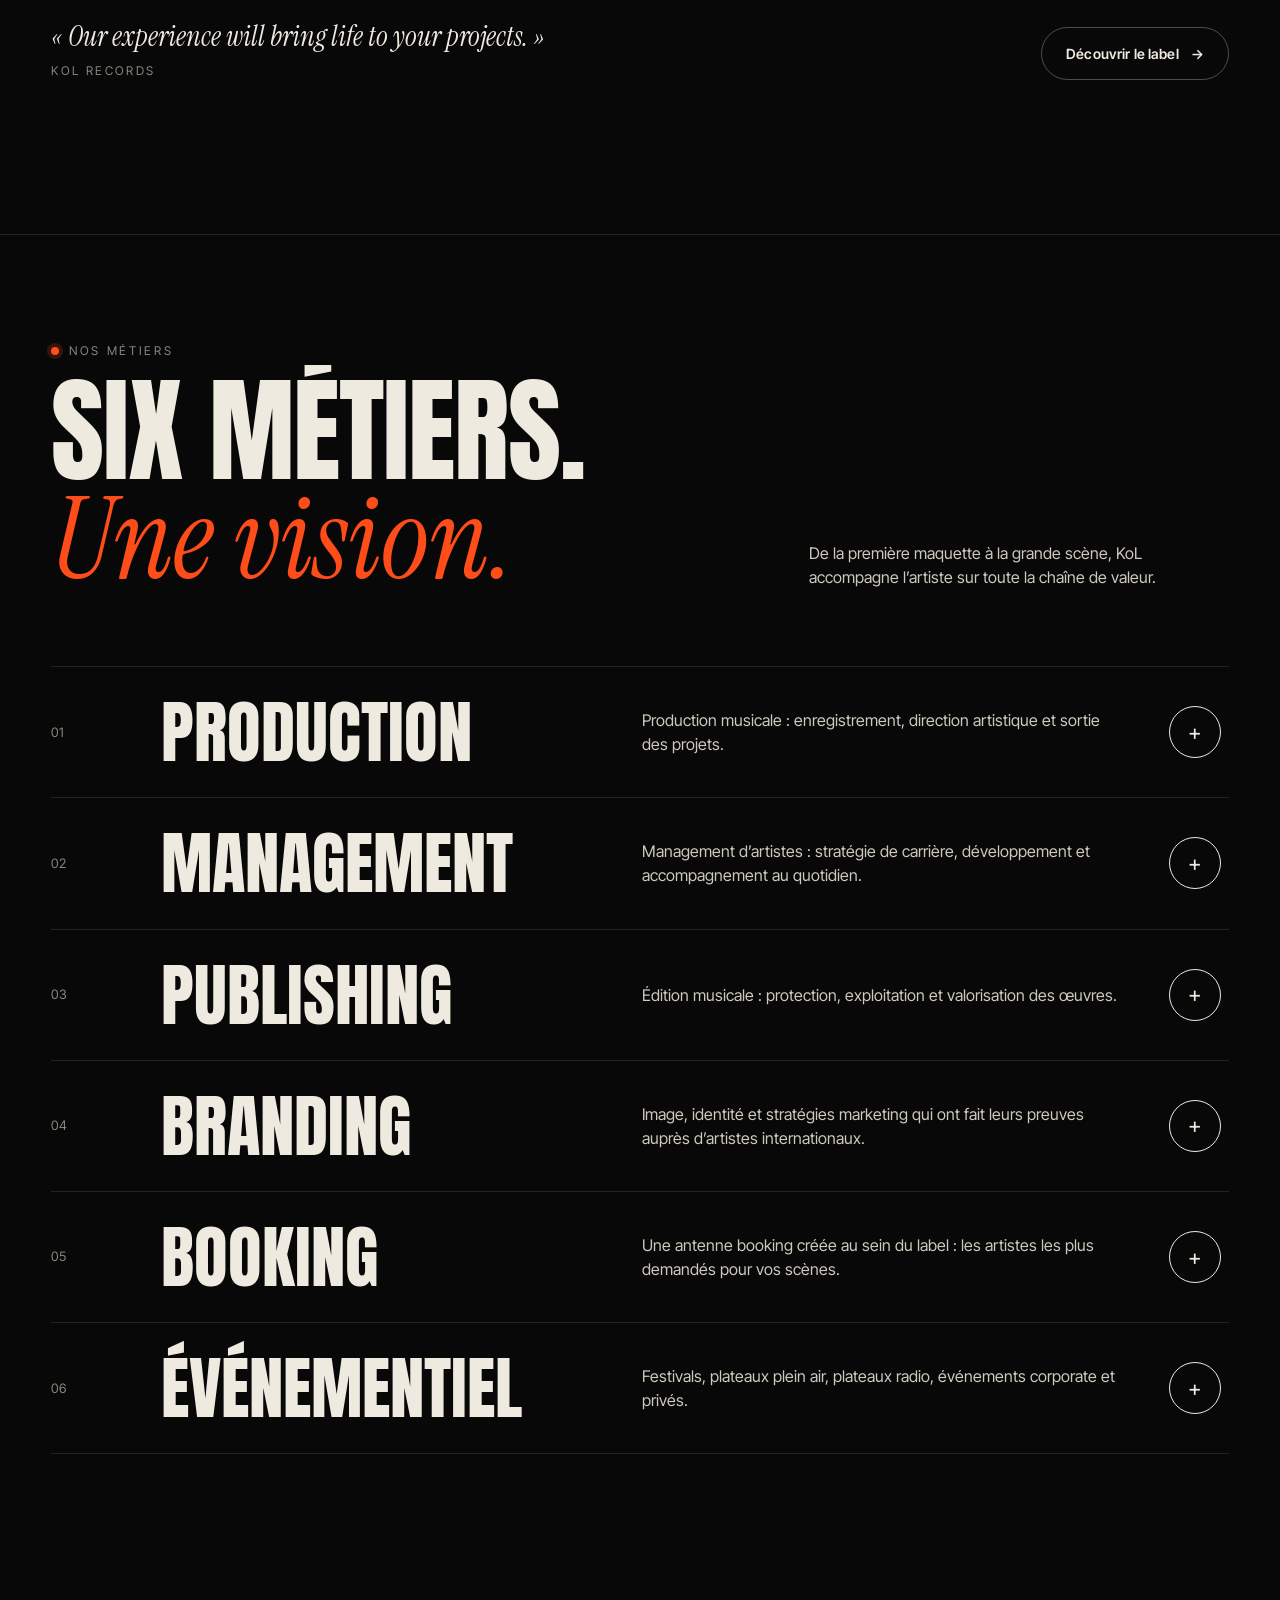
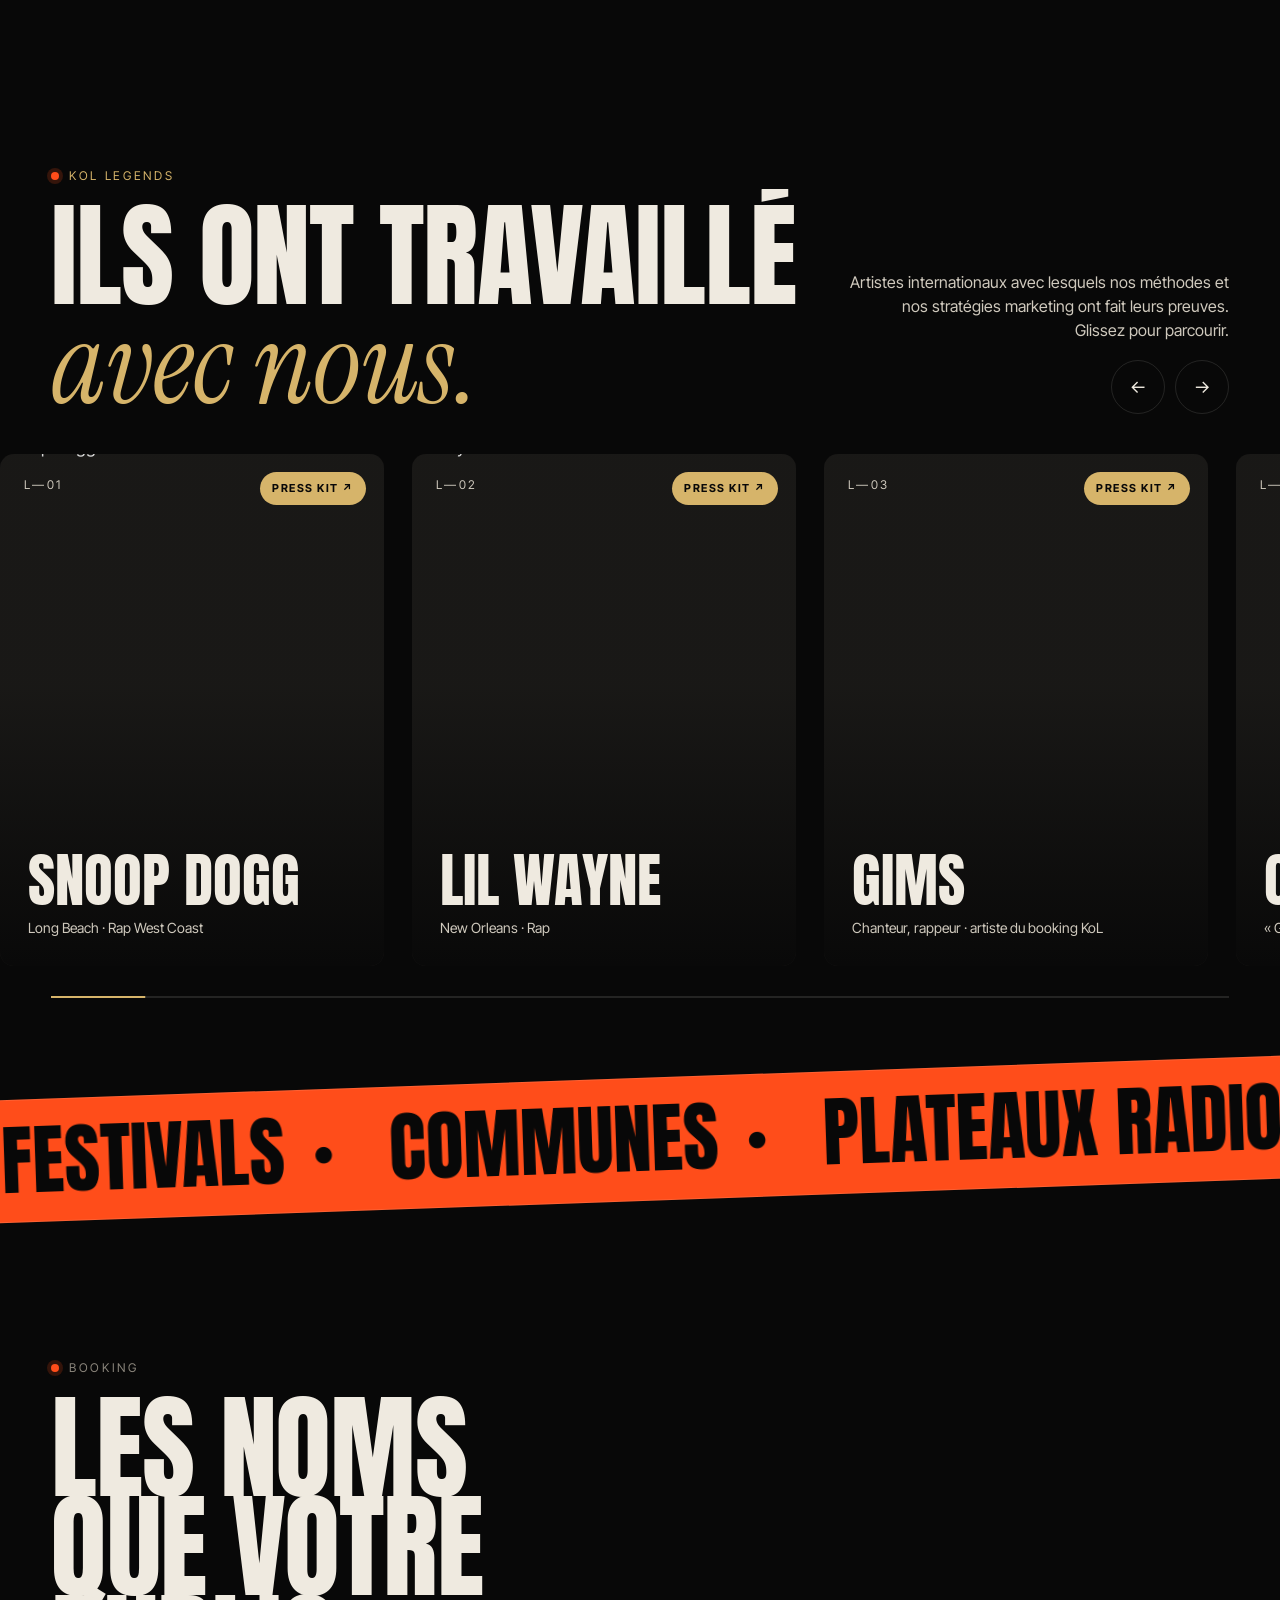
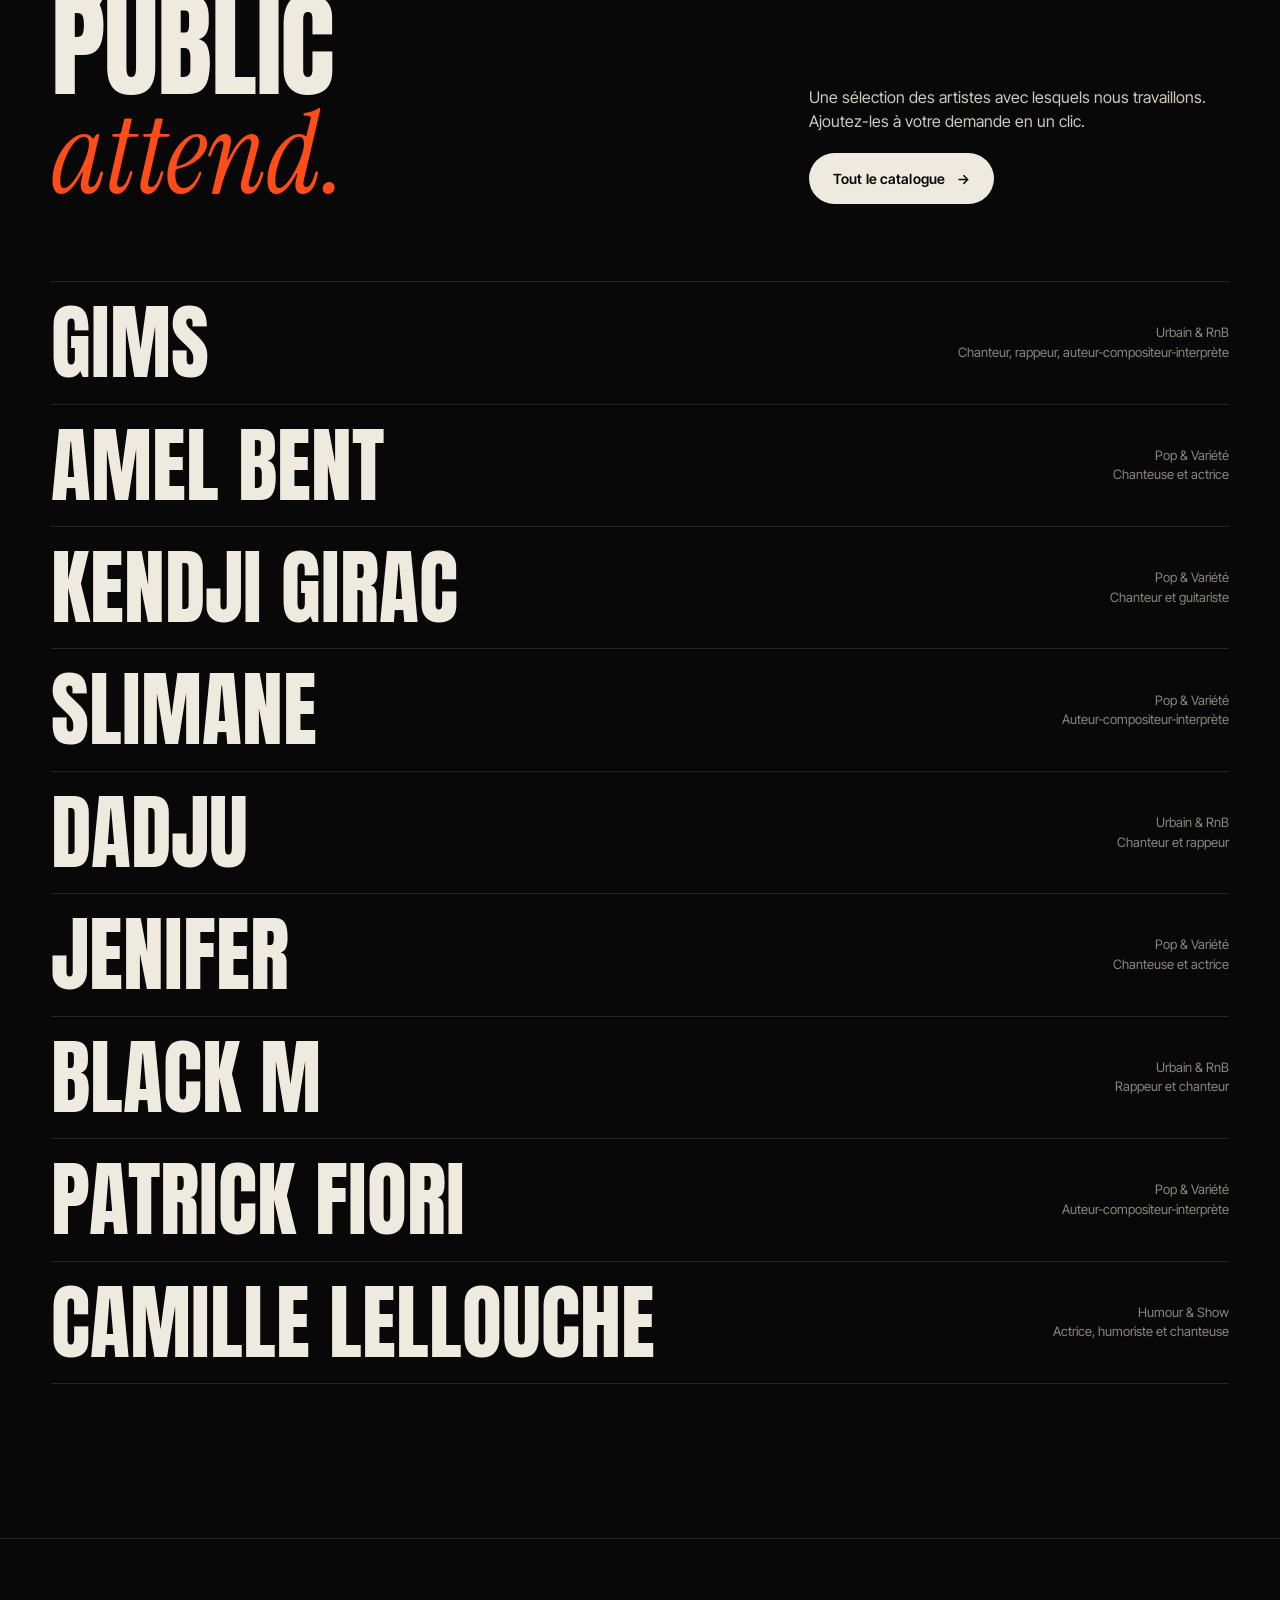
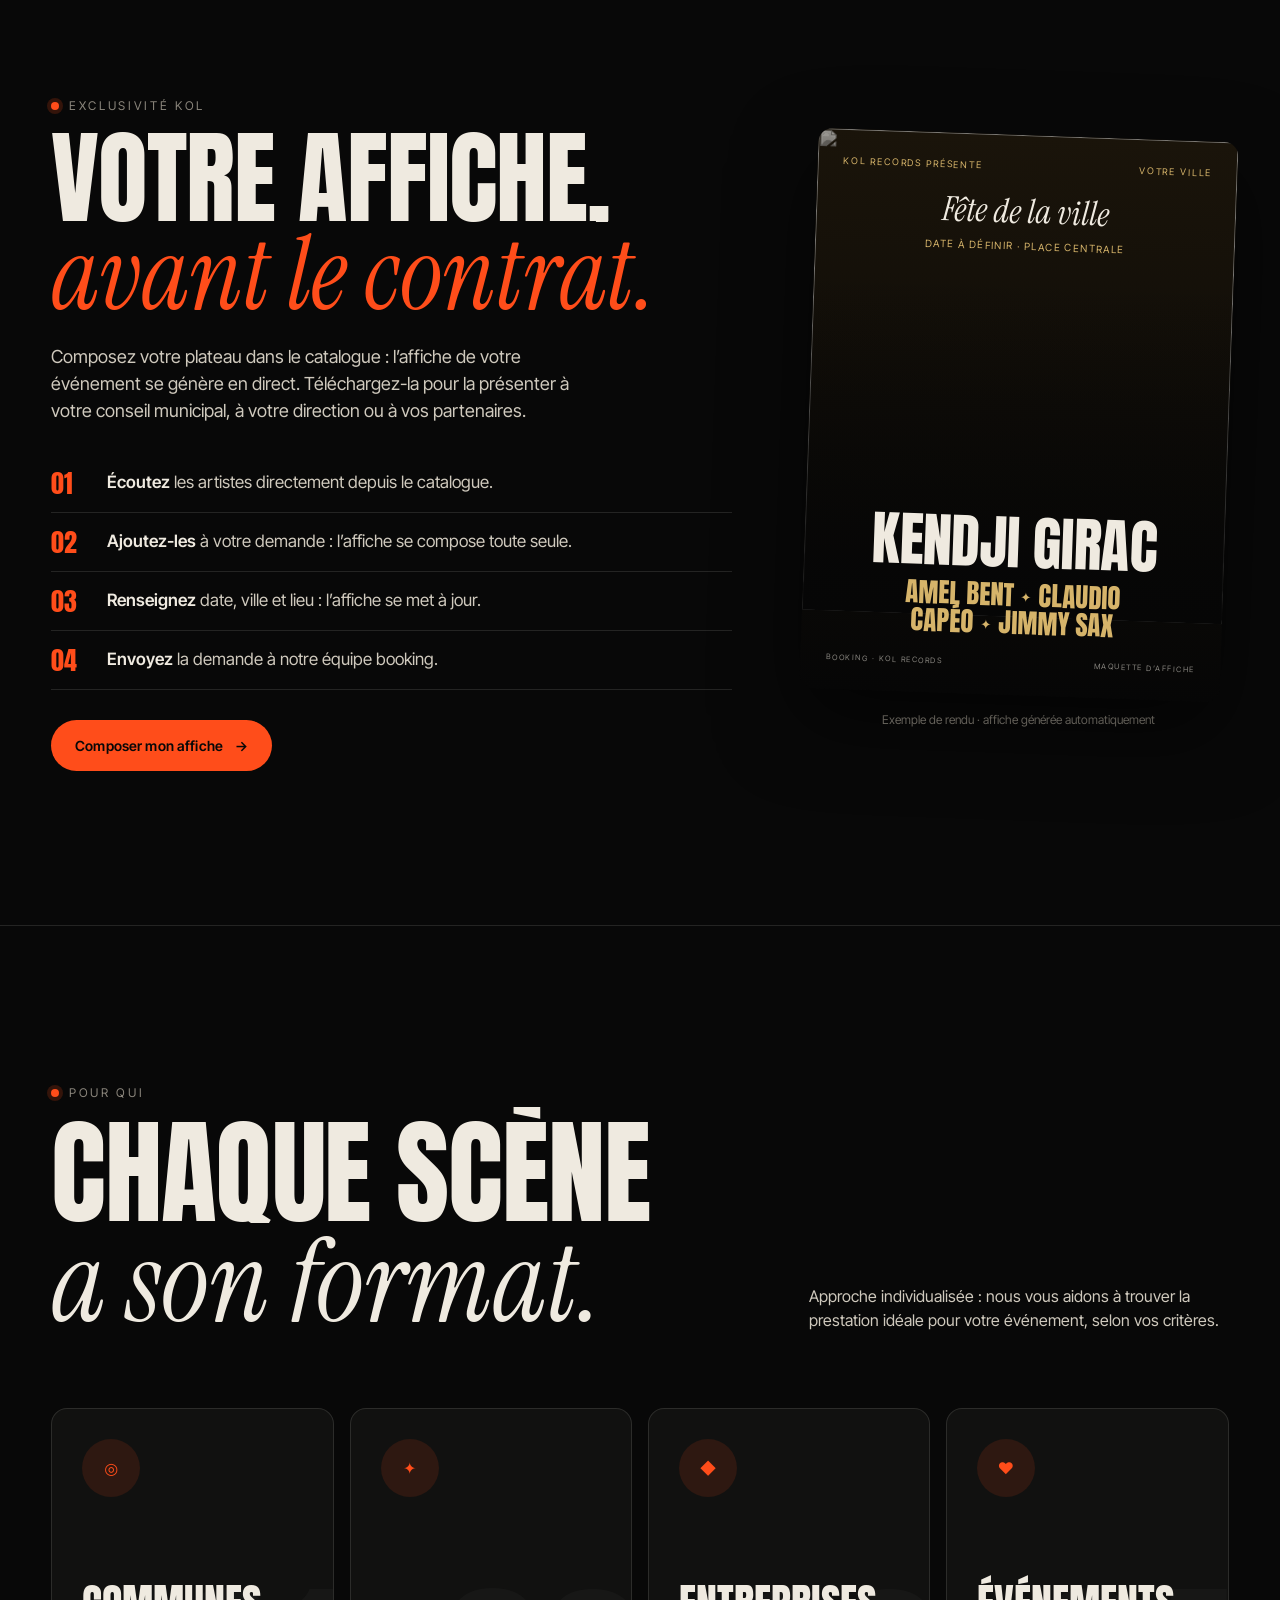
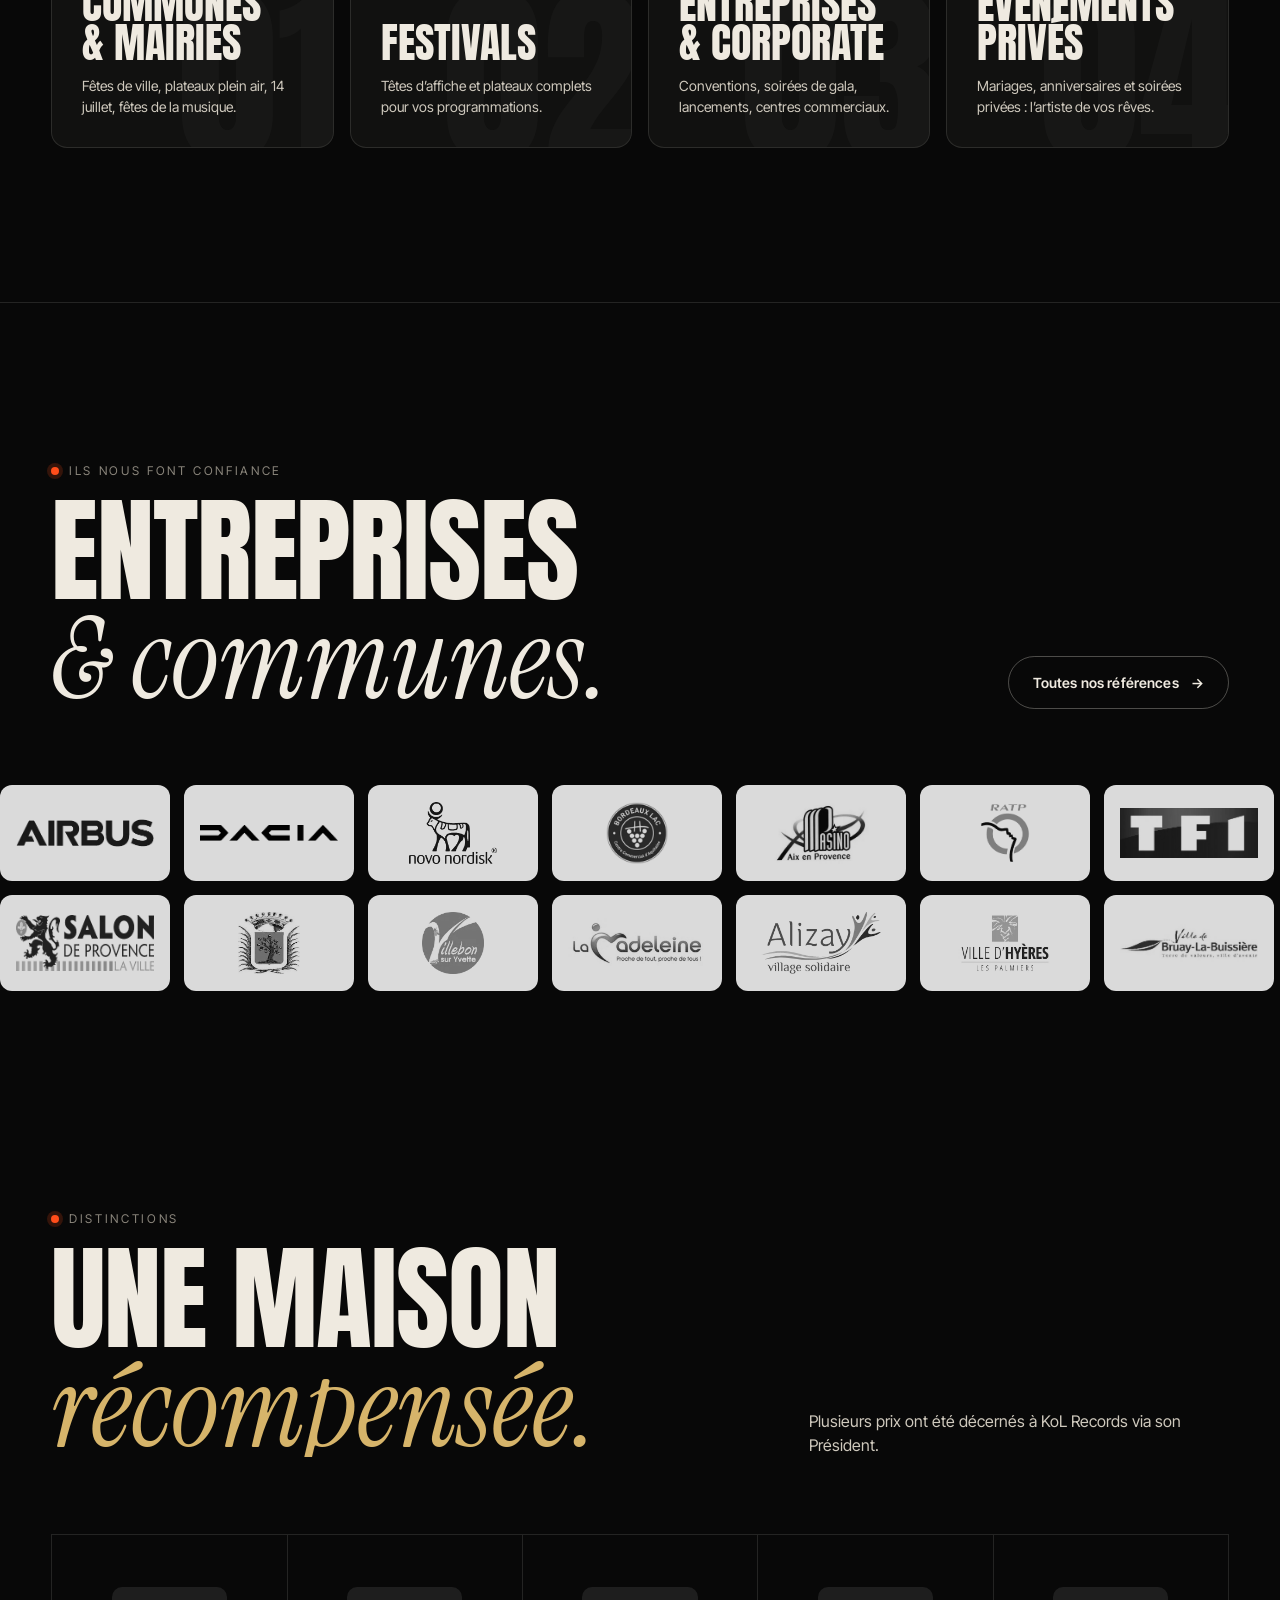
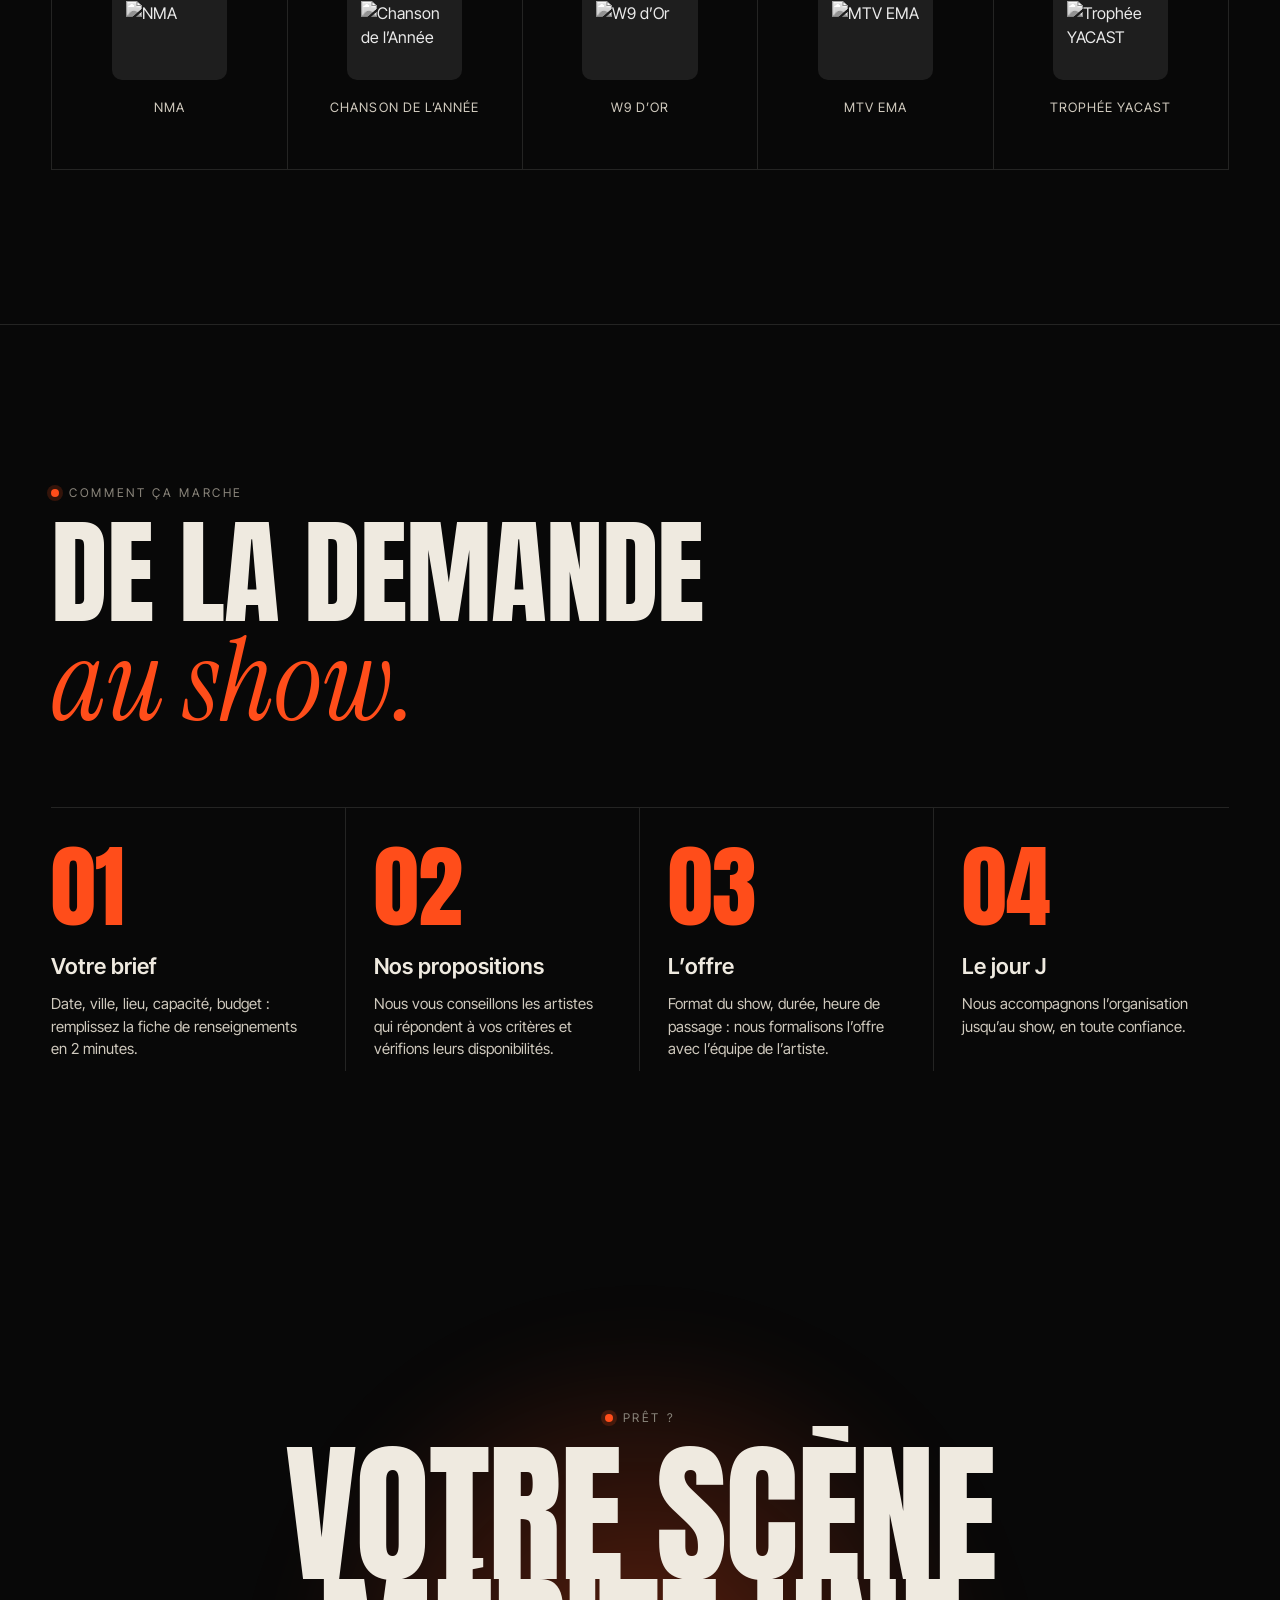
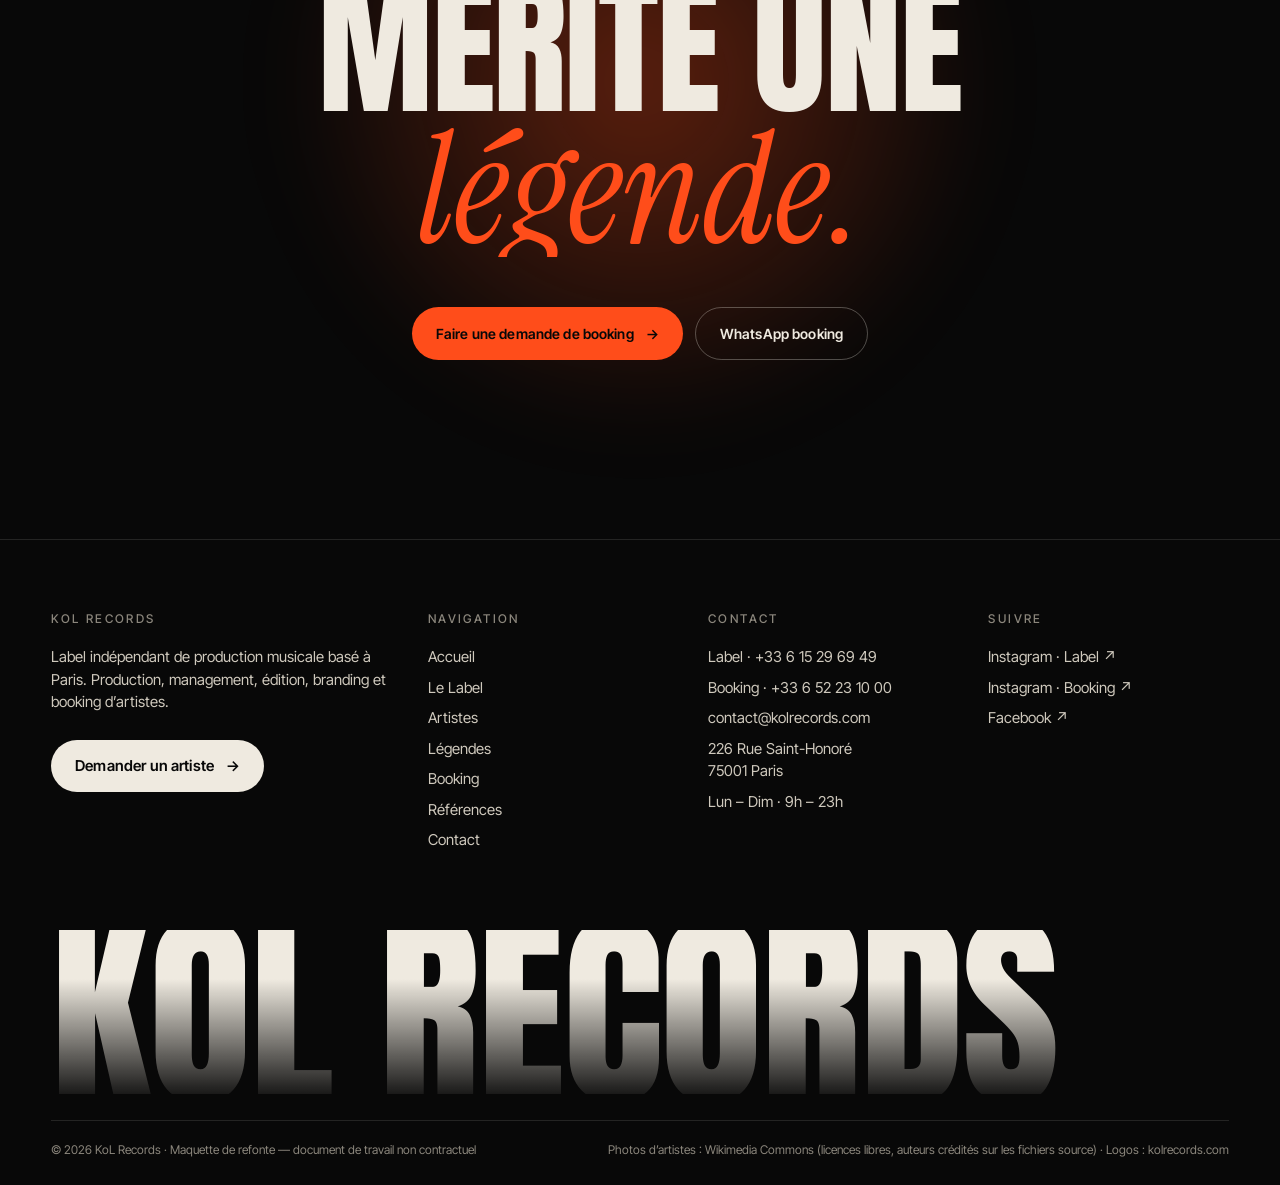
==== commit 851d2261: "Page Légendes + menu déroulant" ====
--- a/index.html
+++ b/index.html
@@ -6,7 +6,7 @@
 <meta name="description" content="KoL Records, label indépendant parisien : production, management, édition, branding et booking d’artistes pour festivals, communes et entreprises.">
 <link rel="preconnect" href="https://fonts.googleapis.com"><link rel="preconnect" href="https://fonts.gstatic.com" crossorigin><link rel="preconnect" href="https://upload.wikimedia.org" crossorigin><link rel="preconnect" href="https://cdn.jsdelivr.net">
 <link rel="stylesheet" href="https://fonts.googleapis.com/css2?family=Anton&family=Instrument+Serif:ital@0;1&family=Inter+Tight:wght@400;500;600;700&display=swap">
-<link rel="stylesheet" href="style.css?v=31">
+<link rel="stylesheet" href="style.css?v=32">
 </head>
 <body data-page="home">
 
@@ -175,8 +175,8 @@
 <script src="https://cdn.jsdelivr.net/npm/gsap@3.12.5/dist/gsap.min.js"></script>
 <script src="https://cdn.jsdelivr.net/npm/gsap@3.12.5/dist/ScrollTrigger.min.js"></script>
 <script src="https://cdn.jsdelivr.net/npm/lenis@1.1.13/dist/lenis.min.js"></script>
-<script src="data.js?v=31"></script>
-<script src="poster.js?v=31"></script>
+<script src="data.js?v=32"></script>
+<script src="poster.js?v=32"></script>
 <script>
 (function(){
   const K = window.KOL;
@@ -217,7 +217,7 @@
   document.getElementById('awards').innerHTML = K.awards.map(a=>`<div class="award"><div class="lg"><img src="${a.img}" alt="${a.n}"></div><span>${a.n}</span></div>`).join('');
 })();
 </script>
-<script src="main.js?v=31"></script>
+<script src="main.js?v=32"></script>
 <script>
 document.addEventListener('DOMContentLoaded',()=>{
   const K=window.KOL, all=[...K.roster,...K.legends.map(l=>({...l,cat:'legend'}))];
--- a/style.css
+++ b/style.css
@@ -549,3 +549,22 @@
 
 .shortlist:not(.on){opacity:0;pointer-events:none}
 .shortlist{transition:transform .6s var(--ease),opacity .4s,bottom .6s var(--ease)}
+
+/* menu Légendes */
+.nav-dd{position:relative;display:inline-flex}
+.nav-dd > a small{font-size:9px;margin-left:2px;opacity:.7}
+.nav-dd .dd{position:absolute;left:50%;top:calc(100% + 12px);transform:translate(-50%,8px);width:300px;background:#111;border:1px solid rgba(214,180,106,.3);border-radius:18px;padding:8px;display:flex;flex-direction:column;gap:2px;opacity:0;pointer-events:none;transition:opacity .25s,transform .35s var(--ease);box-shadow:0 30px 70px rgba(0,0,0,.6)}
+.nav-dd .dd:before{content:"";position:absolute;left:0;right:0;top:-14px;height:14px}
+.nav-dd:hover .dd,.nav-dd:focus-within .dd{opacity:1;pointer-events:auto;transform:translate(-50%,0)}
+.nav .links .nav-dd .dd a{display:flex;align-items:center;gap:12px;padding:8px 10px;border-radius:12px;background:none;color:var(--bone)}
+.nav .links .nav-dd .dd a:hover{background:rgba(214,180,106,.12)}
+.nav-dd .dd img{width:44px;height:44px;border-radius:50%;object-fit:cover;object-position:50% 20%;filter:grayscale(1);transition:filter .3s}
+.nav-dd .dd a:hover img{filter:none}
+.nav-dd .dd b{display:block;font-family:var(--display);font-weight:400;font-size:20px;text-transform:uppercase;line-height:1}
+.nav-dd .dd small{display:block;font-size:11px;color:var(--gold);margin-top:3px}
+.nav .links .nav-dd .dd a.all{justify-content:center;font-size:12px;color:var(--gold);border-top:1px solid var(--line);border-radius:0 0 12px 12px;margin-top:4px;padding:10px}
+.mm-sub{display:flex;gap:10px;flex-wrap:wrap;margin:4px 0 14px 34px}
+.mm-sub a{font-size:14px;padding:8px 14px;border:1px solid rgba(214,180,106,.4);border-radius:100px;color:var(--gold)}
+
+.nav-dd .chev{display:inline-block;width:6px;height:6px;border-right:1.5px solid currentColor;border-bottom:1.5px solid currentColor;transform:rotate(45deg) translate(-2px,-2px);margin-left:8px;transition:transform .3s}
+.nav-dd:hover .chev{transform:rotate(225deg) translate(-1px,-1px)}
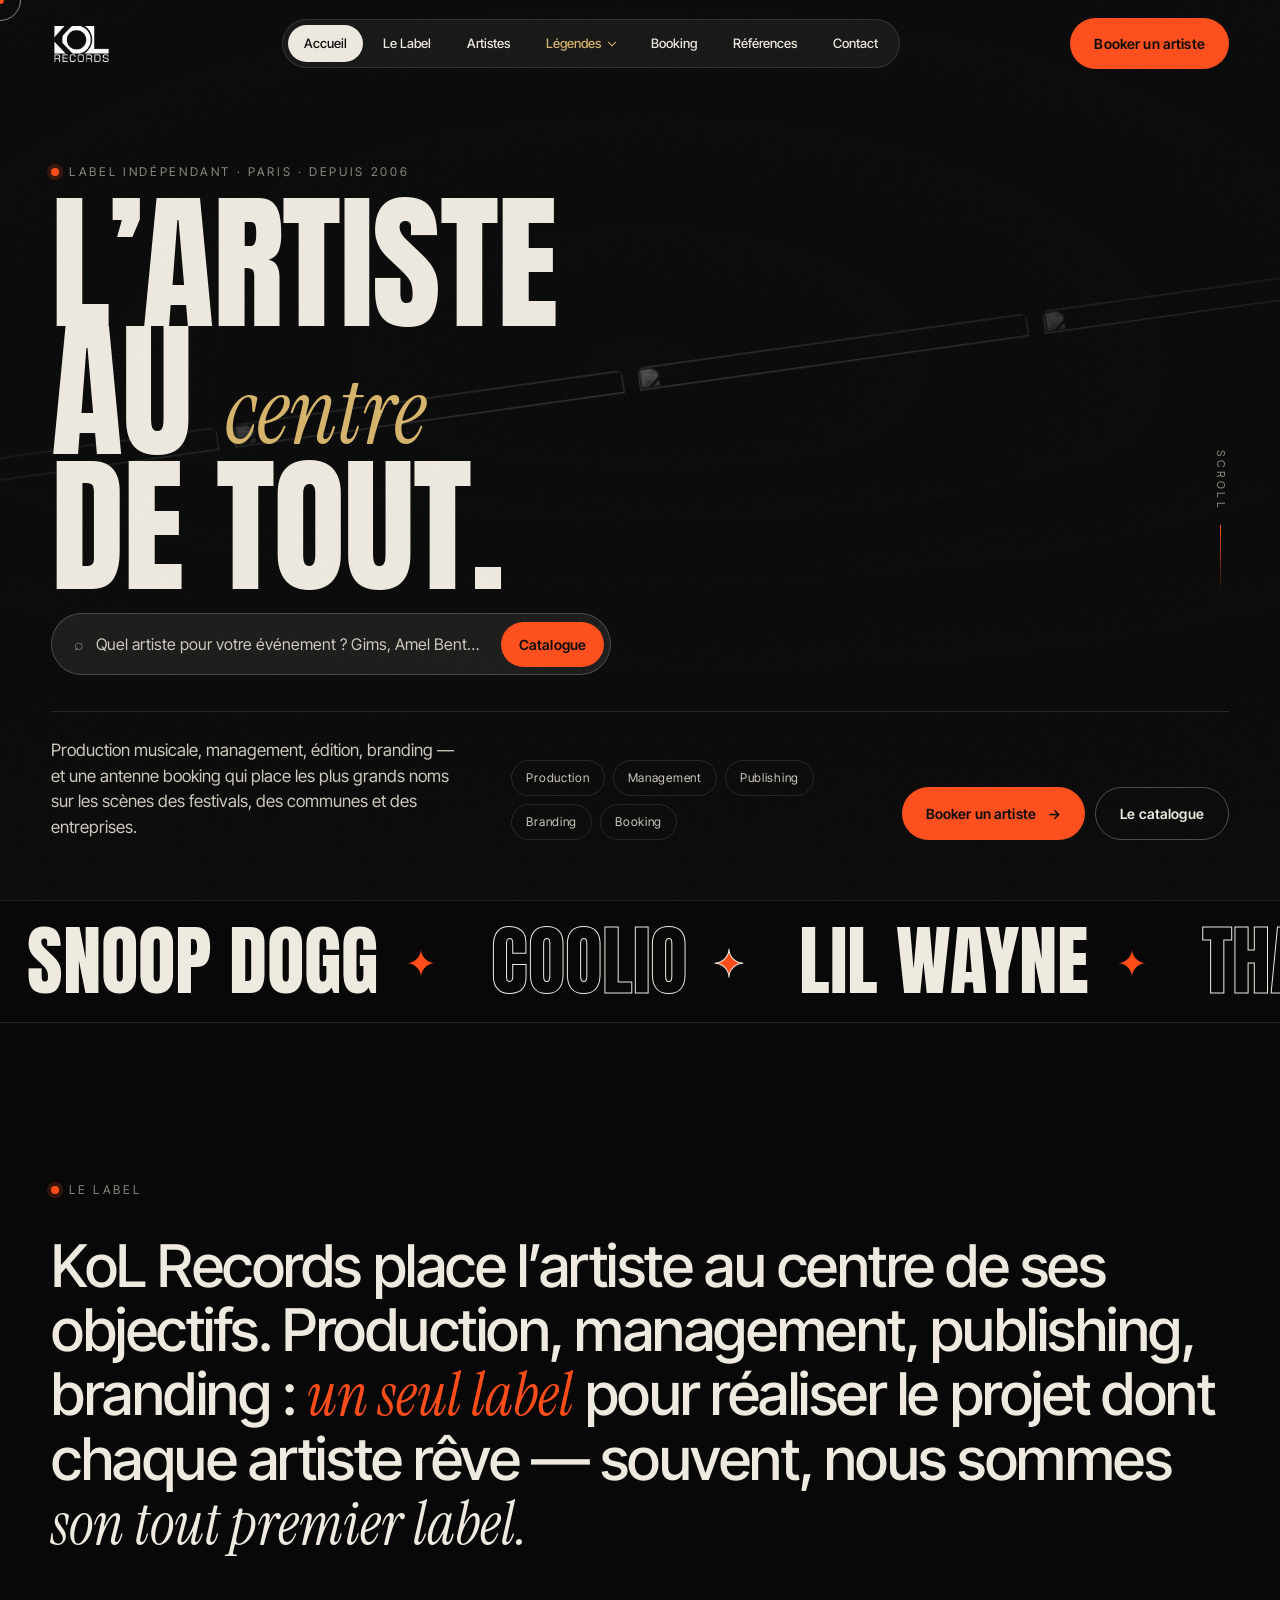
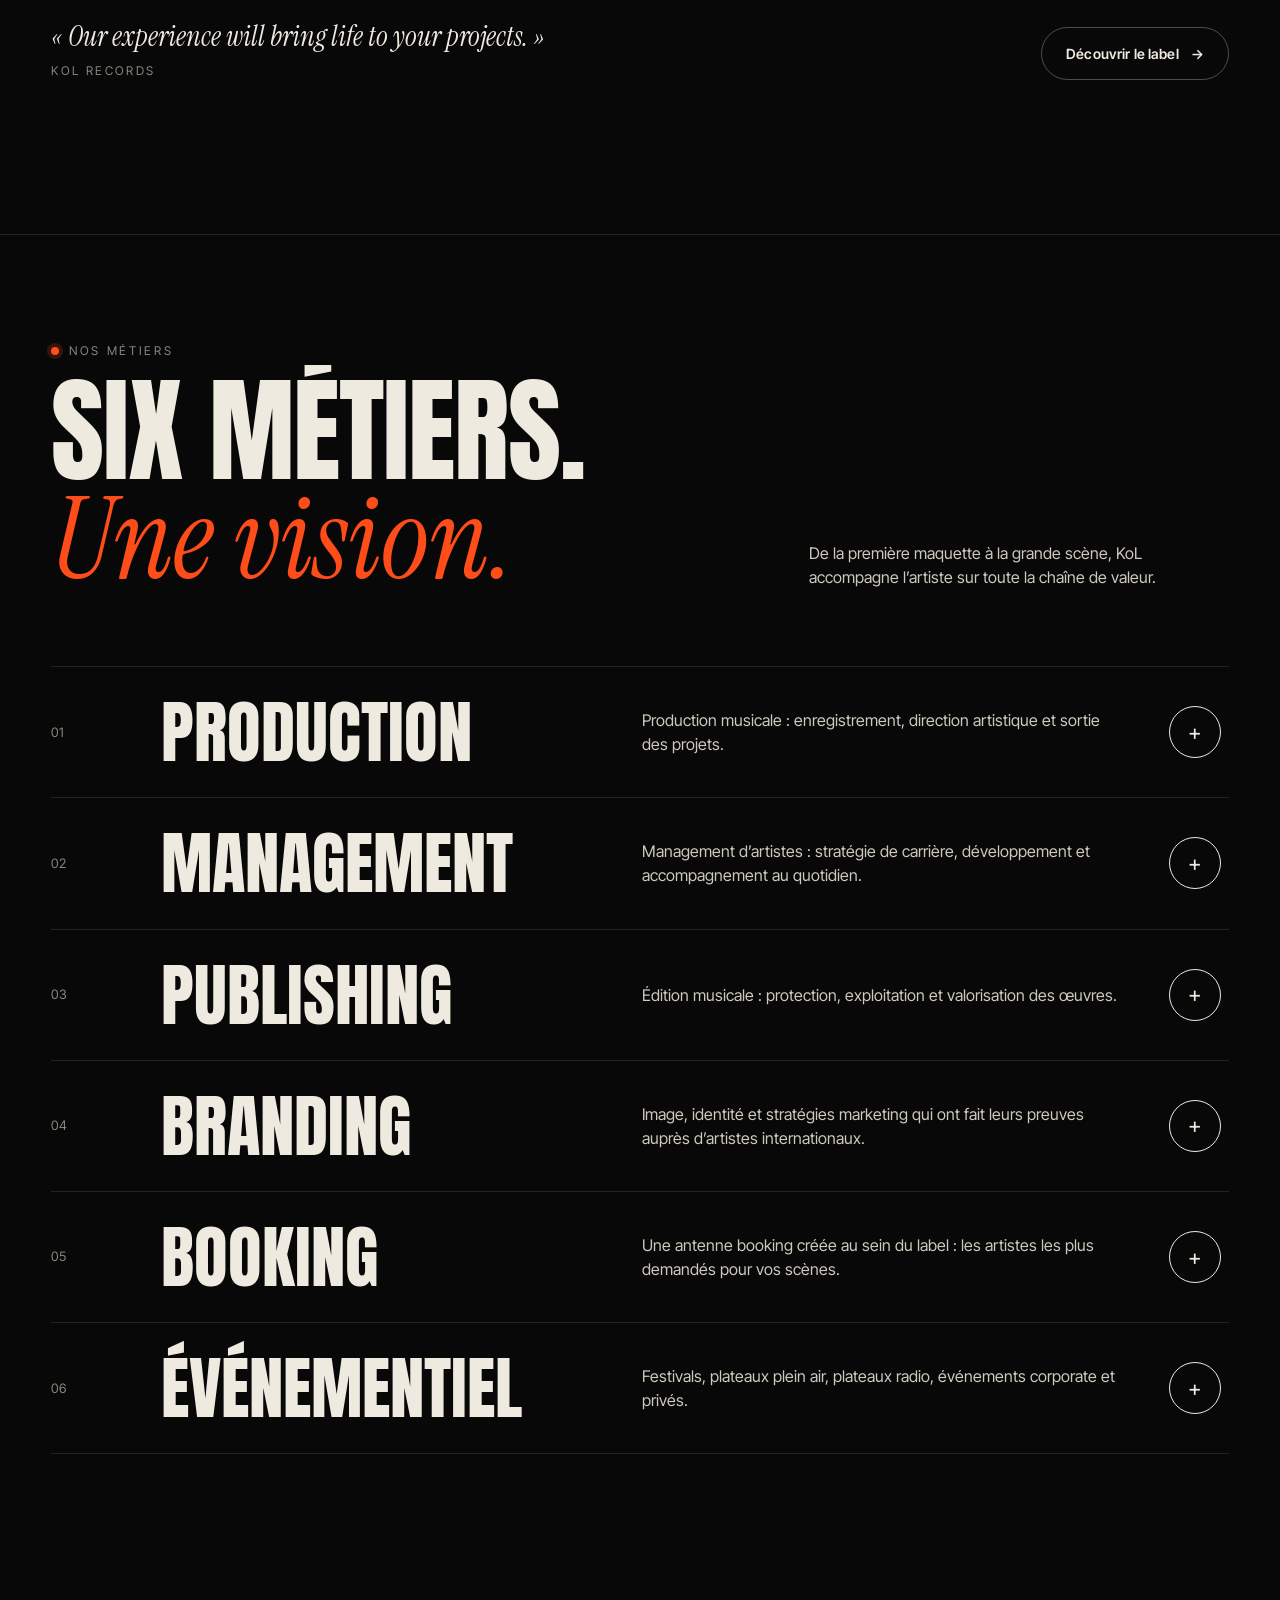
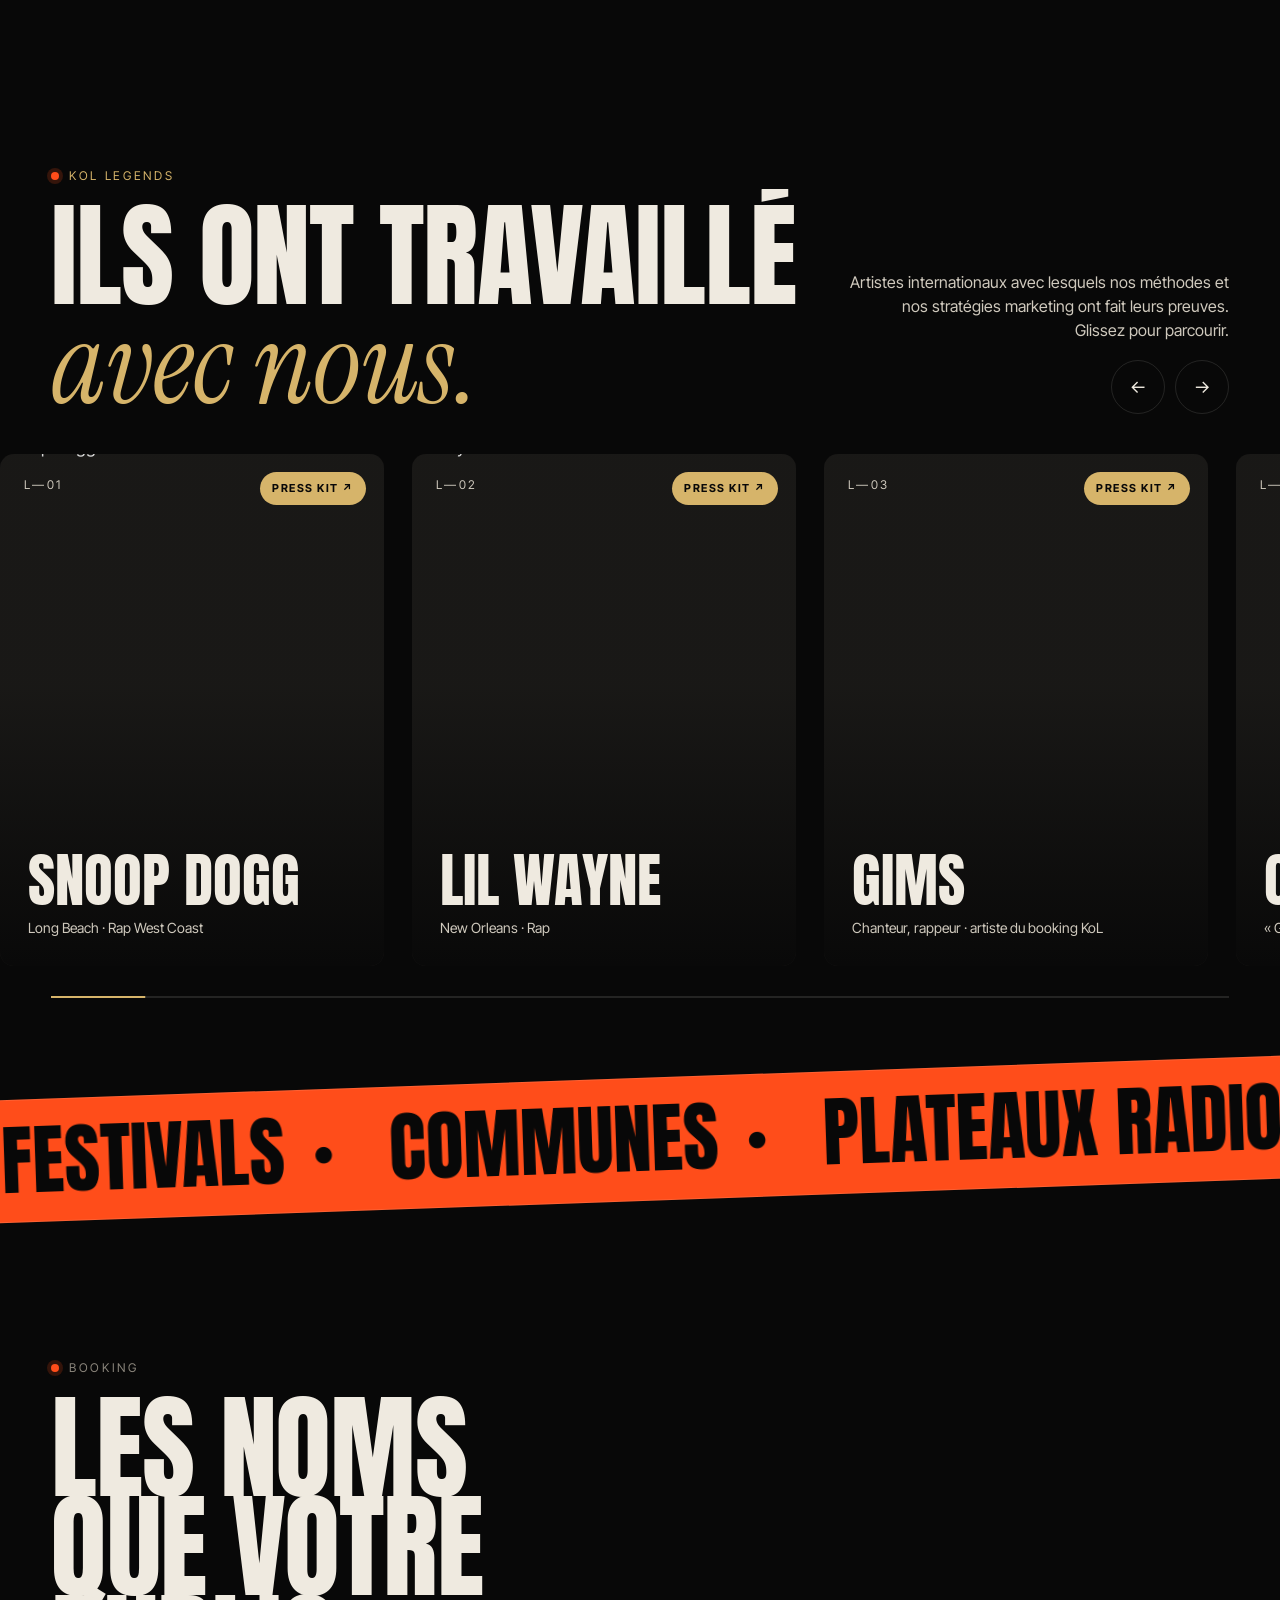
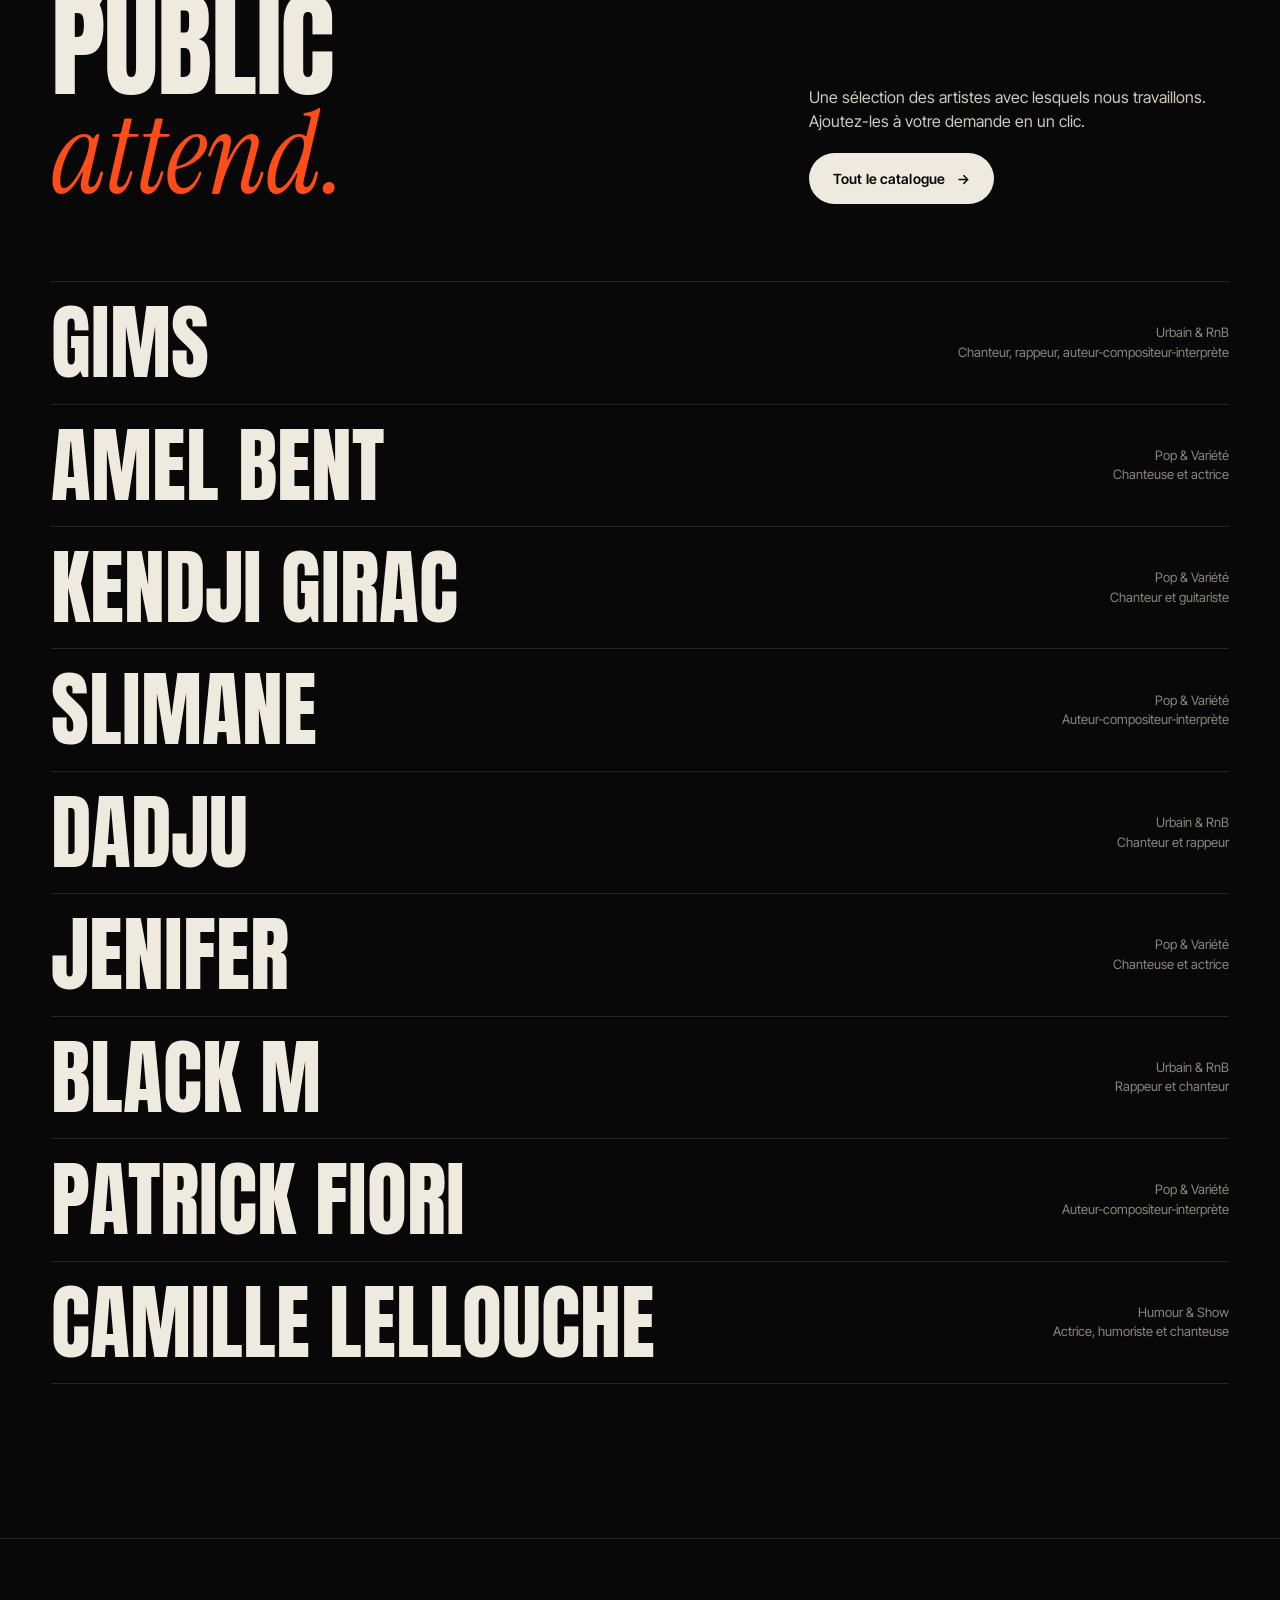
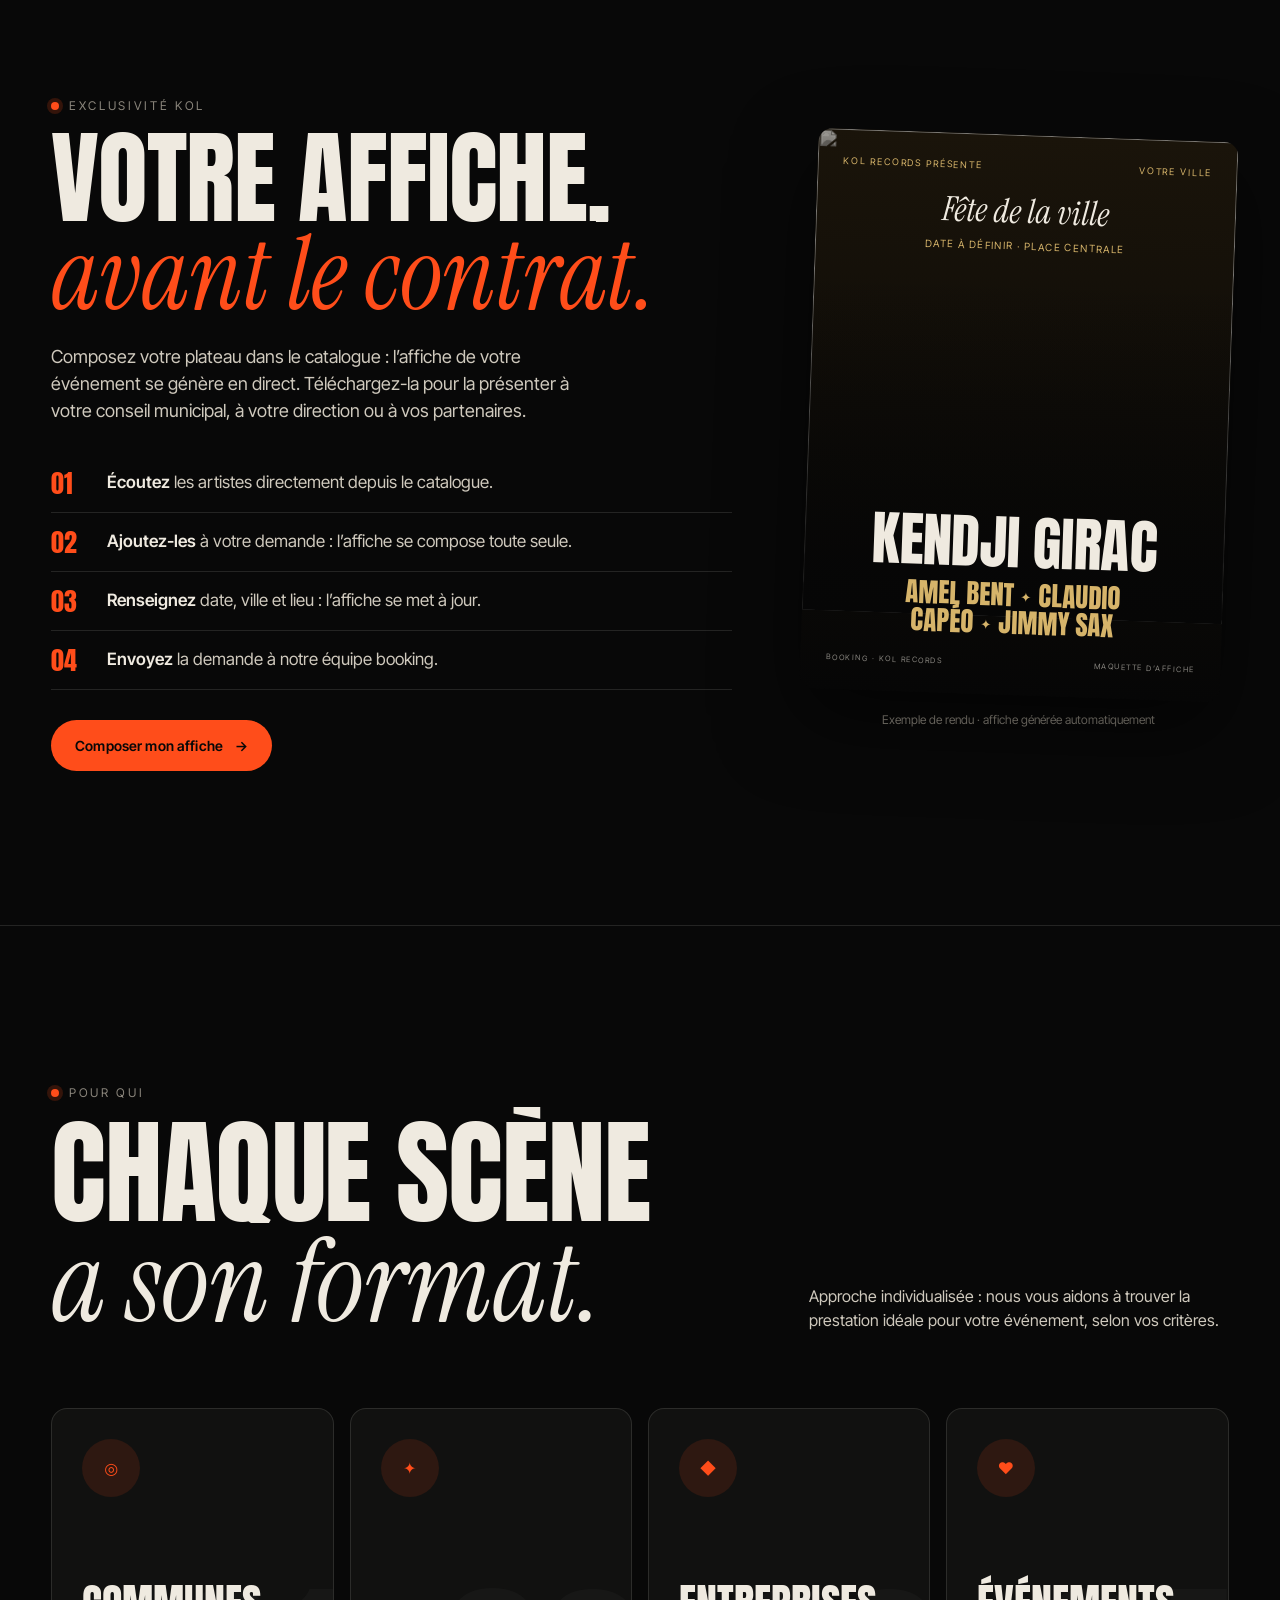
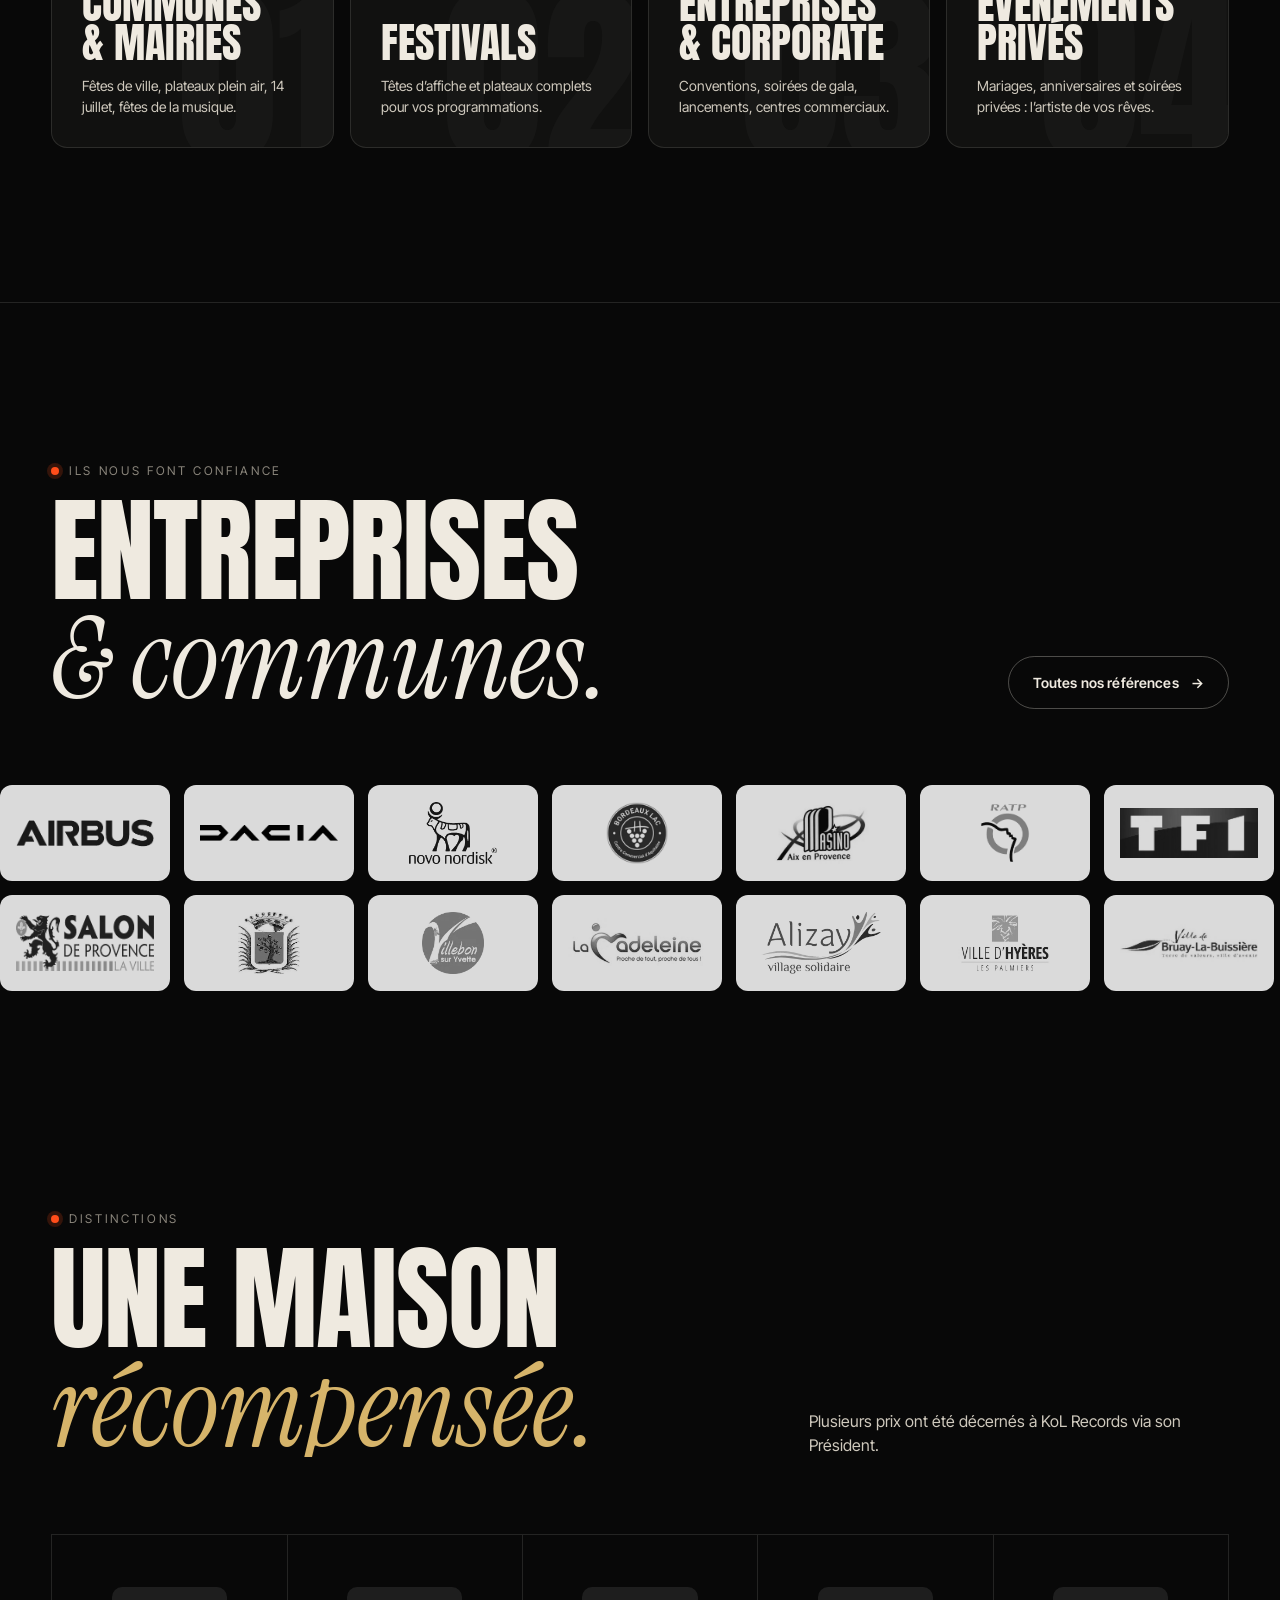
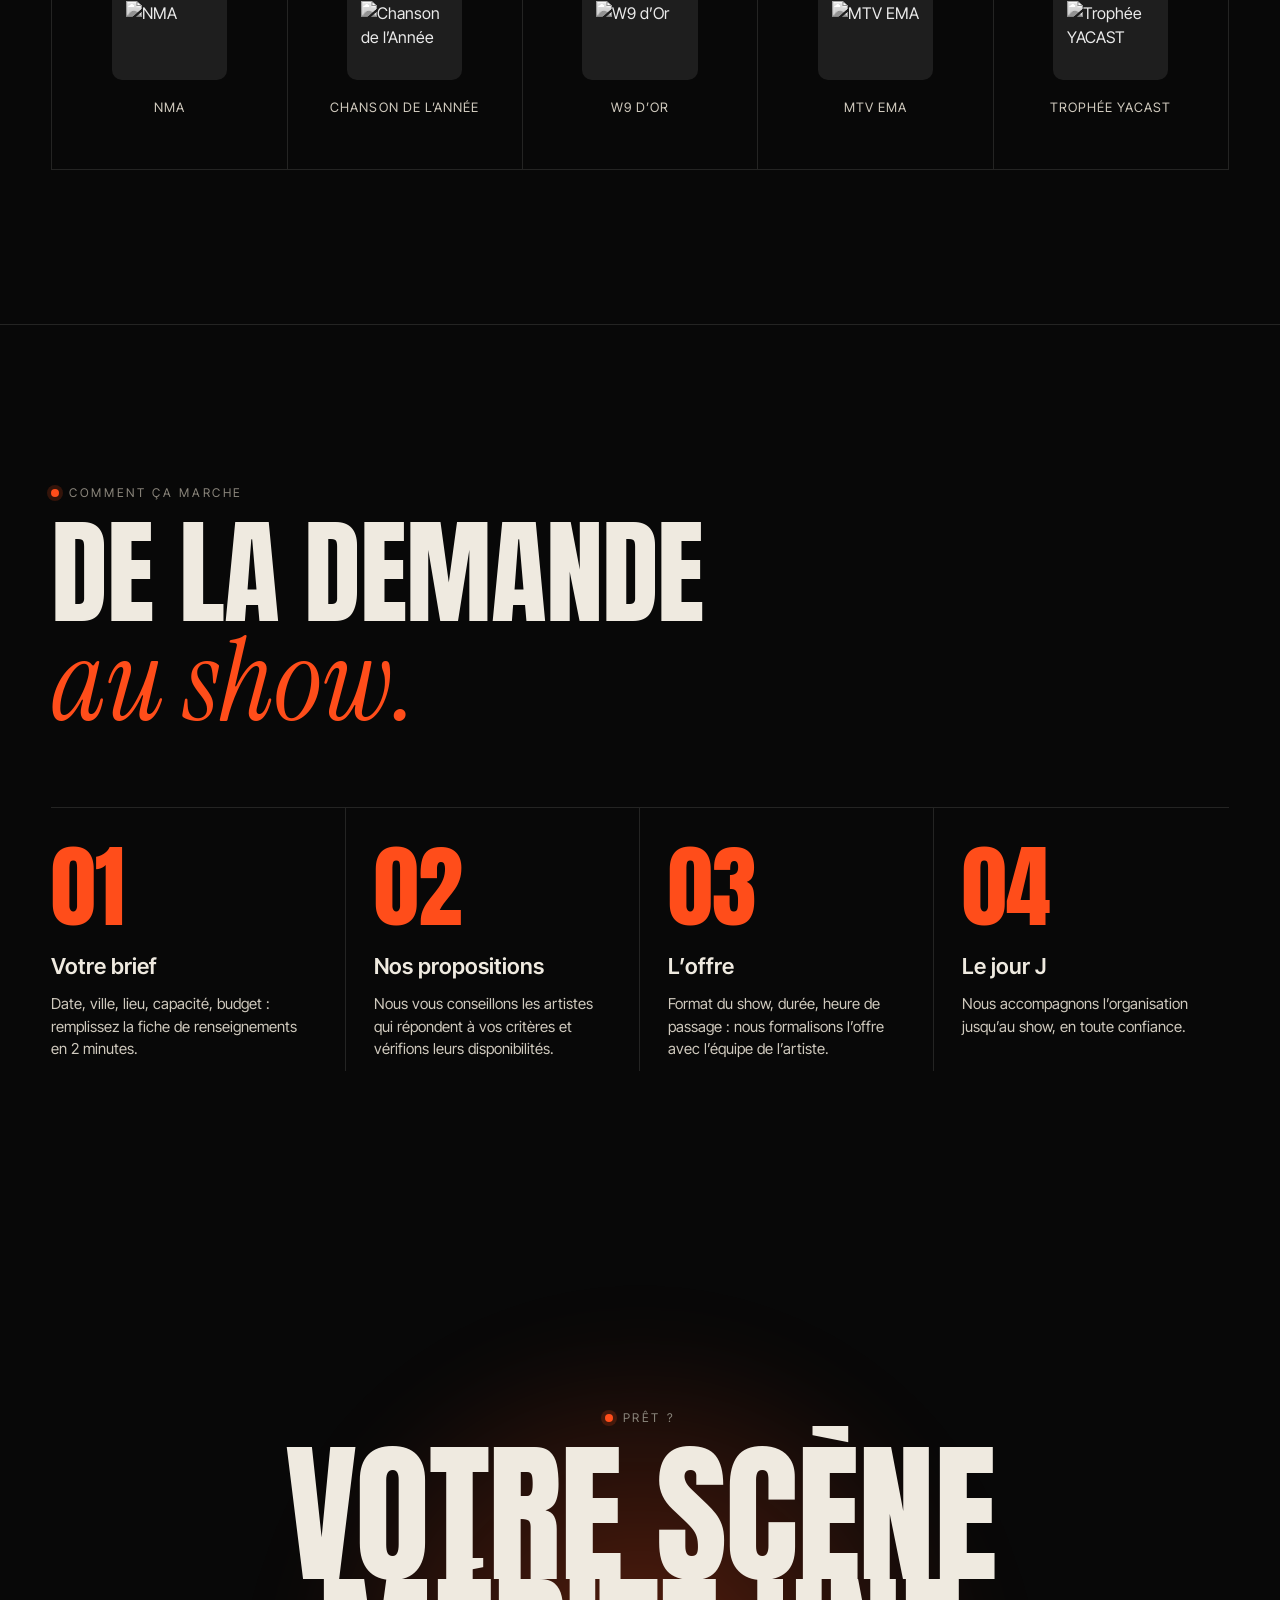
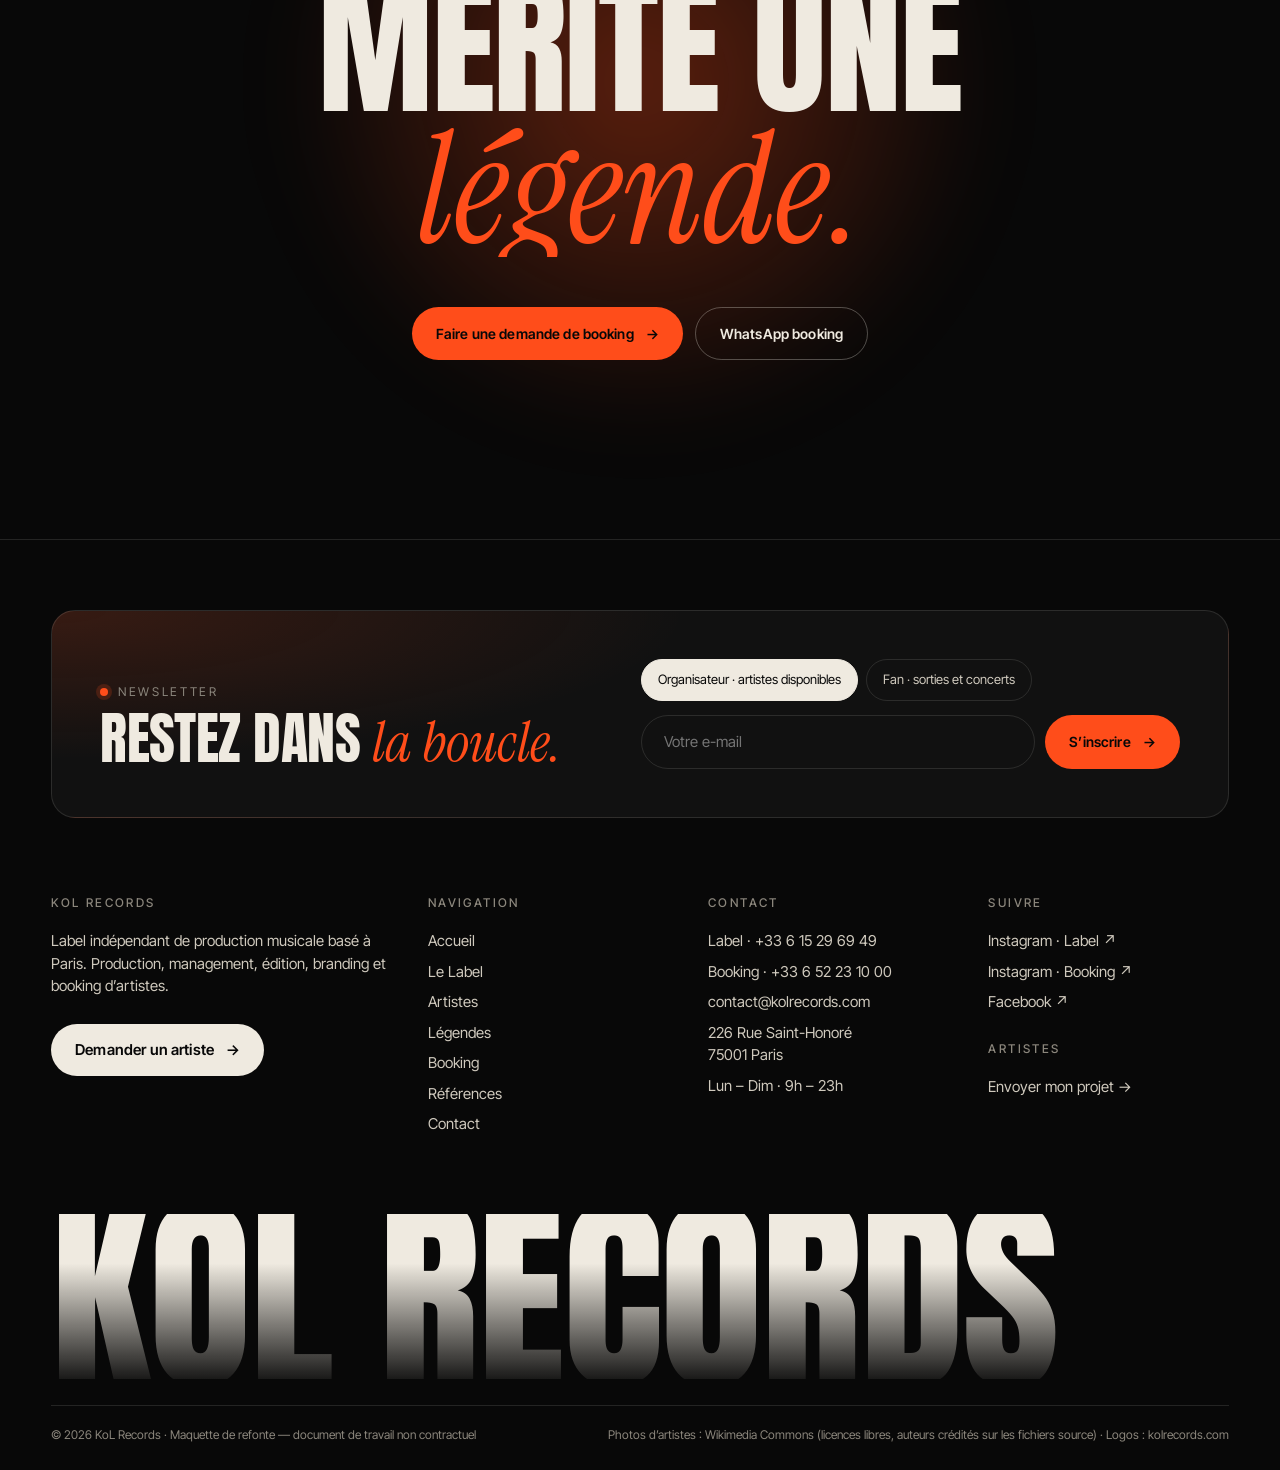
==== commit 7d703e68: "Benchmark : page Envoyer mon projet, FAQ organisateurs, newsletter" ====
--- a/index.html
+++ b/index.html
@@ -6,7 +6,7 @@
 <meta name="description" content="KoL Records, label indépendant parisien : production, management, édition, branding et booking d’artistes pour festivals, communes et entreprises.">
 <link rel="preconnect" href="https://fonts.googleapis.com"><link rel="preconnect" href="https://fonts.gstatic.com" crossorigin><link rel="preconnect" href="https://upload.wikimedia.org" crossorigin><link rel="preconnect" href="https://cdn.jsdelivr.net">
 <link rel="stylesheet" href="https://fonts.googleapis.com/css2?family=Anton&family=Instrument+Serif:ital@0;1&family=Inter+Tight:wght@400;500;600;700&display=swap">
-<link rel="stylesheet" href="style.css?v=32">
+<link rel="stylesheet" href="style.css?v=40">
 </head>
 <body data-page="home">
 
@@ -175,7 +175,7 @@
 <script src="https://cdn.jsdelivr.net/npm/gsap@3.12.5/dist/gsap.min.js"></script>
 <script src="https://cdn.jsdelivr.net/npm/gsap@3.12.5/dist/ScrollTrigger.min.js"></script>
 <script src="https://cdn.jsdelivr.net/npm/lenis@1.1.13/dist/lenis.min.js"></script>
-<script src="data.js?v=32"></script>
+<script src="data.js?v=35"></script>
 <script src="poster.js?v=32"></script>
 <script>
 (function(){
@@ -217,7 +217,7 @@
   document.getElementById('awards').innerHTML = K.awards.map(a=>`<div class="award"><div class="lg"><img src="${a.img}" alt="${a.n}"></div><span>${a.n}</span></div>`).join('');
 })();
 </script>
-<script src="main.js?v=32"></script>
+<script src="main.js?v=40"></script>
 <script>
 document.addEventListener('DOMContentLoaded',()=>{
   const K=window.KOL, all=[...K.roster,...K.legends.map(l=>({...l,cat:'legend'}))];
--- a/style.css
+++ b/style.css
@@ -568,3 +568,28 @@
 
 .nav-dd .chev{display:inline-block;width:6px;height:6px;border-right:1.5px solid currentColor;border-bottom:1.5px solid currentColor;transform:rotate(45deg) translate(-2px,-2px);margin-left:8px;transition:transform .3s}
 .nav-dd:hover .chev{transform:rotate(225deg) translate(-1px,-1px)}
+
+/* newsletter footer */
+.nl{display:grid;grid-template-columns:1fr 1.1fr;gap:clamp(24px,4vw,60px);align-items:end;padding:clamp(30px,4vw,48px);margin-bottom:clamp(50px,6vw,80px);border:1px solid var(--line);border-radius:24px;background:radial-gradient(90% 120% at 0% 0%,rgba(255,77,26,.16),transparent 60%),#111}
+.nl h4{font-size:clamp(40px,4.4vw,72px);line-height:.9;margin-top:12px}
+.nl-seg{display:flex;flex-wrap:wrap;gap:8px;margin-bottom:14px}
+.nl-seg input{display:none}.nl-seg label{cursor:none}
+.nl-seg span{display:inline-block;padding:10px 16px;border-radius:100px;border:1px solid var(--line);font-size:13px;color:var(--bone-2);transition:all .3s}
+.nl-seg input:checked+span{background:var(--bone);color:var(--ink);border-color:var(--bone)}
+.nl-row{display:flex;gap:10px}
+.nl-row input{flex:1;min-width:0;background:transparent;border:1px solid var(--line);border-radius:100px;padding:0 22px;color:var(--bone);font:inherit;font-size:15px;height:54px;outline:none;transition:border-color .3s}
+.nl-row input:focus{border-color:var(--accent)}
+.nl-ok{display:none;margin-top:12px;color:var(--accent);font-size:14px}
+.nl.done .nl-ok{display:block}.nl.done .nl-row{opacity:.4;pointer-events:none}
+@media (max-width:860px){.nl{grid-template-columns:1fr}.nl-row{flex-direction:column}.nl-row input{height:52px}}
+/* FAQ organisateurs */
+.faq-grid{display:grid;grid-template-columns:.8fr 1.2fr;gap:clamp(30px,5vw,80px);align-items:start}
+@media (max-width:900px){.faq-grid{grid-template-columns:1fr}}
+.faq details{border-bottom:1px solid var(--line)}
+.faq summary{list-style:none;cursor:none;display:flex;justify-content:space-between;gap:20px;align-items:center;padding:24px 0;font-size:clamp(18px,1.6vw,22px);font-weight:500}
+.faq summary::-webkit-details-marker{display:none}
+.faq summary i{font-style:normal;flex:none;width:34px;height:34px;border-radius:50%;border:1px solid var(--line);display:grid;place-items:center;transition:transform .4s cubic-bezier(.2,.8,.2,1),background .3s,color .3s}
+.faq details[open] summary i{transform:rotate(45deg);background:var(--accent);color:var(--ink);border-color:var(--accent)}
+.faq .a{padding:0 50px 26px 0;color:var(--bone-2);line-height:1.6;max-width:680px}
+.faq .a small{display:block;margin-top:10px;color:var(--muted);font-size:12px}
+.faq .a small a{text-decoration:underline}
